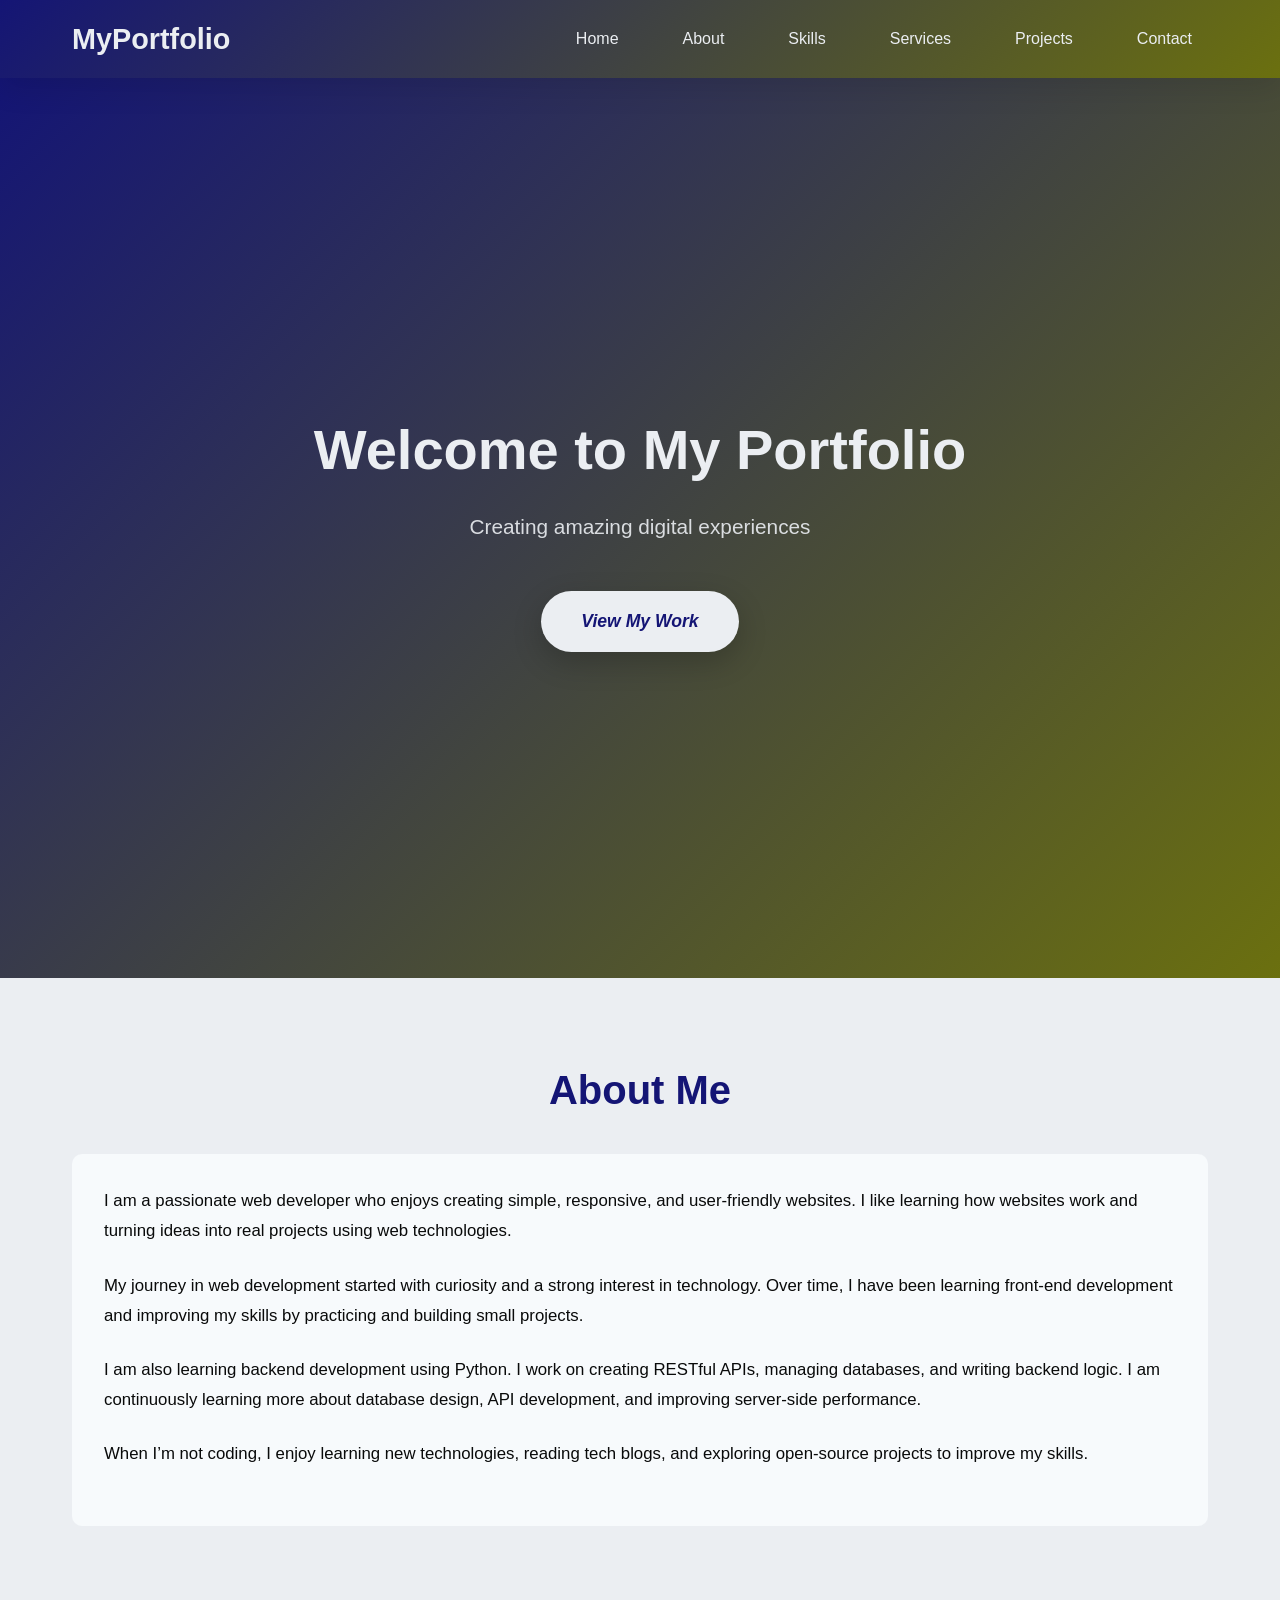
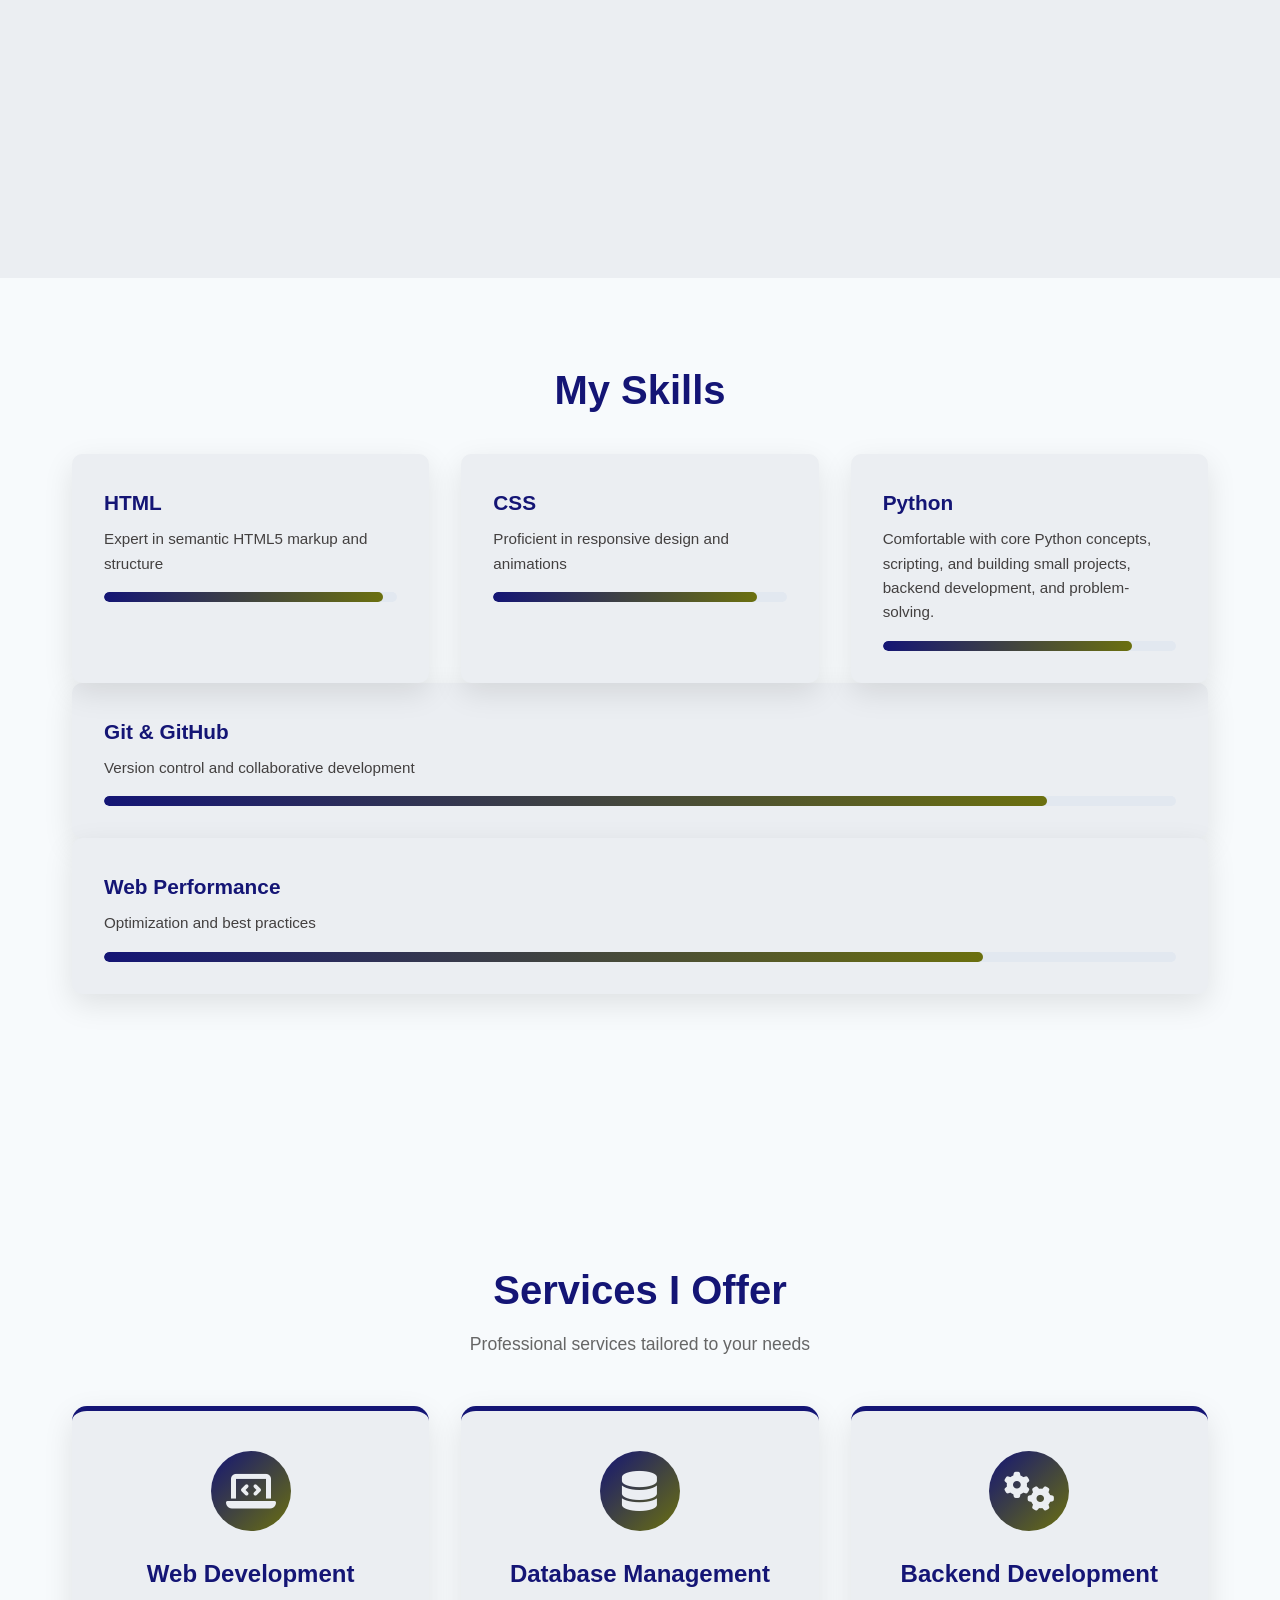
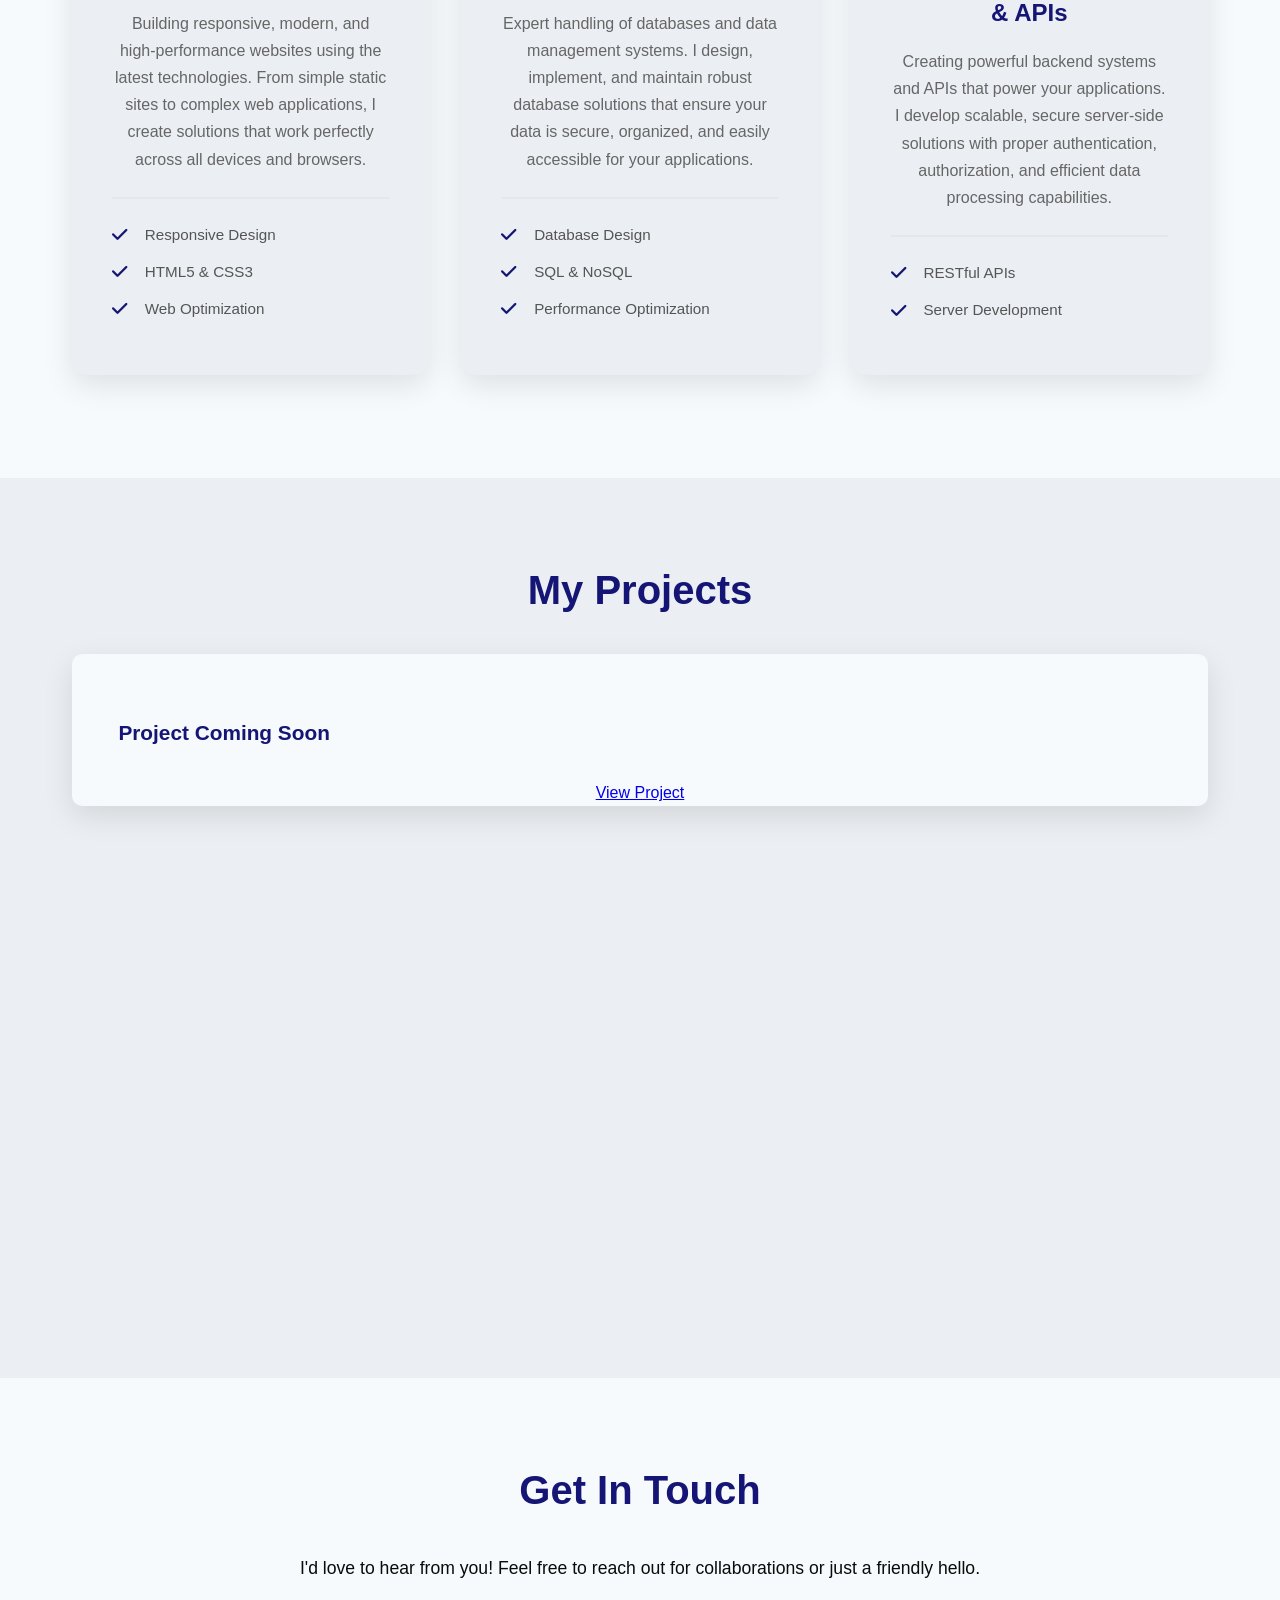
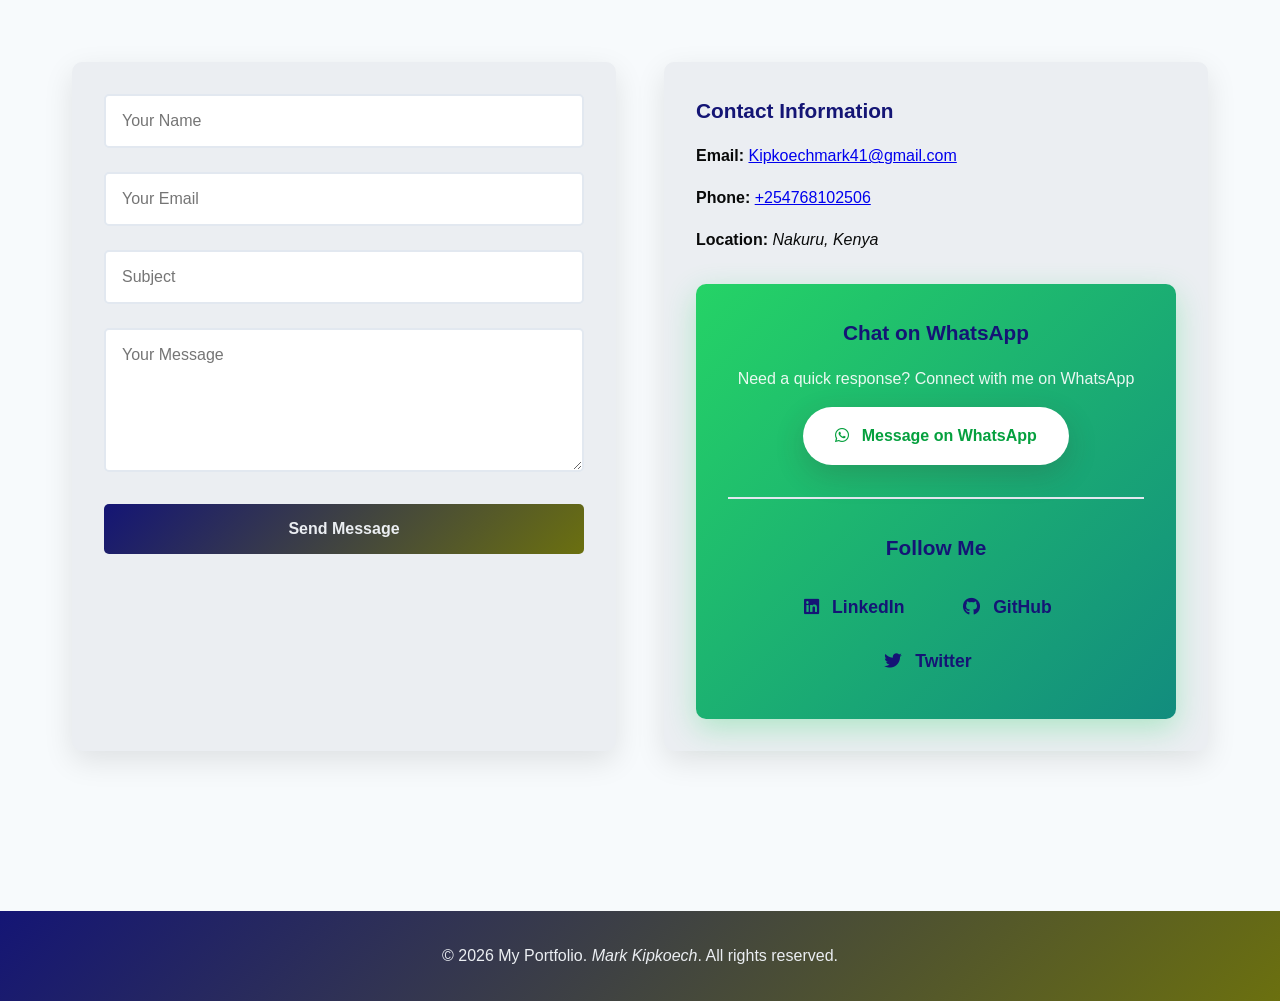
==== index.html @ 90d8d84e "Add files via upload" ====
<!DOCTYPE html>
<html lang="en">
<head>
    <meta charset="UTF-8">
    <meta name="viewport" content="width=device-width, initial-scale=1.0">
    <title>My Portfolio</title>
    <link rel="stylesheet" href="style.css">
    <link rel="stylesheet" href="https://cdnjs.cloudflare.com/ajax/libs/font-awesome/6.4.0/css/all.min.css">
</head>
<body>
    <!-- Navigation Bar -->
    <nav class="navbar">
        <div class="nav-container">
            <div class="logo">MyPortfolio</div>
            <ul class="nav-menu">
                <li><a href="#home" class="nav-link">Home</a></li>
                <li><a href="#about" class="nav-link">About</a></li>
                <li><a href="#skills" class="nav-link">Skills</a></li>
                <li><a href="#services" class="nav-link">Services</a></li>
                <li><a href="#projects" class="nav-link">Projects</a></li>
                <li><a href="#contact" class="nav-link">Contact</a></li>
            </ul>
        </div>
    </nav>

    <!-- Home Section -->
    <section id="home" class="section home-section">
        <div class="container">
            <div class="home-content">
                <h1>Welcome to My Portfolio</h1>
                <p>Creating amazing digital experiences</p>
                <a href="#projects" class="cta-button"><em>View My Work</em></a>
            </div>
        </div>
    </section>

    <!-- About Section -->
    <section id="about" class="section about-section">
        <div class="container">
            <h2>About Me</h2>
            <div class="about-content">
                <p>
                   I am a passionate web developer who enjoys creating simple, responsive, and user-friendly websites. I like learning how websites work and turning ideas into real projects using web technologies.
                </p>
                <p>
                    My journey in web development started with curiosity and a strong interest in technology. Over time, I have been learning front-end development and improving my skills by practicing and building small projects.
                </p>
                <p>
                    I am also learning backend development using Python. I work on creating RESTful APIs, managing databases, and writing backend logic. I am continuously learning more about database design, API development, and improving server-side performance.
                </p>
                <p>
                   When I’m not coding, I enjoy learning new technologies, reading tech blogs, and exploring open-source projects to improve my skills.
                </p>
            </div>
        </div>
    </section>

    <!-- Skills Section -->
    <section id="skills" class="section skills-section">
        <div class="container">
            <h2>My Skills</h2>
            <div class="skills-grid">
                <div class="skill-card">
                    <h3>HTML</h3>
                    <p>Expert in semantic HTML5 markup and structure</p>
                    <div class="skill-bar">
                        <div class="skill-progress" style="width: 95%"></div>
                    </div>
                </div>
                <div class="skill-card">
                    <h3>CSS</h3>
                    <p>Proficient in responsive design and animations</p>
                    <div class="skill-bar">
                        <div class="skill-progress" style="width: 90%"></div>
                    </div>
                </div>
                <div class="skill-card">
                    <h3>Python</h3>
                    <p>Comfortable with core Python concepts, scripting, and building small projects, backend development, and problem-solving.</p>
                    <div class="skill-bar">
                        <div class="skill-progress" style="width: 85%"></div>
                    </div>
                </div>
                </div>
                <div class="skill-card">
                    <h3>Git & GitHub</h3>
                    <p>Version control and collaborative development</p>
                    <div class="skill-bar">
                        <div class="skill-progress" style="width: 88%"></div>
                    </div>
                </div>
                <div class="skill-card">
                    <h3>Web Performance</h3>
                    <p>Optimization and best practices</p>
                    <div class="skill-bar">
                        <div class="skill-progress" style="width: 82%"></div>
                    </div>
                </div>
            </div>
        </div>
    </section>
    
    <!-- Services Section -->
    <section id="services" class="section services-section">
    <div class="container">
        <h2>Services I Offer</h2>
        <p class="section-subtitle">Professional services tailored to your needs</p>
        
        <div class="services-grid">
            <div class="service-card">
                <div class="service-icon">
                    <i class="fas fa-laptop-code"></i>
                </div>
                <h3>Web Development</h3>
                <p class="service-description">
                    Building responsive, modern, and high-performance websites using the latest technologies. 
                    From simple static sites to complex web applications, I create solutions that work perfectly 
                    across all devices and browsers.
                </p>
                <ul class="service-features">
                    <li><i class="fas fa-check"></i> Responsive Design</li>
                    <li><i class="fas fa-check"></i> HTML5 & CSS3</li>
                    <li><i class="fas fa-check"></i> Web Optimization</li>
                </ul>
            </div>

            <div class="service-card">
                <div class="service-icon">
                    <i class="fas fa-database"></i>
                </div>
                <h3>Database Management</h3>
                <p class="service-description">
                    Expert handling of databases and data management systems. I design, implement, and maintain 
                    robust database solutions that ensure your data is secure, organized, and easily accessible 
                    for your applications.
                </p>
                <ul class="service-features">
                    <li><i class="fas fa-check"></i> Database Design</li>
                    <li><i class="fas fa-check"></i> SQL & NoSQL</li>
                    <li><i class="fas fa-check"></i> Performance Optimization</li>
                </ul>
            </div>

            <div class="service-card">
                <div class="service-icon">
                    <i class="fas fa-cogs"></i>
                </div>
                <h3>Backend Development & APIs</h3>
                <p class="service-description">
                    Creating powerful backend systems and APIs that power your applications. I develop scalable, 
                    secure server-side solutions with proper authentication, authorization, and efficient data 
                    processing capabilities.
                </p>
                <ul class="service-features">
                    <li><i class="fas fa-check"></i> RESTful APIs</li>
                    <li><i class="fas fa-check"></i> Server Development</li>
                </ul>
            </div>
        </div>
    </div>
    </section>

    <!-- Projects Section -->
    <section id="projects" class="section projects-section">
        <div class="container">
            <h2>My Projects</h2>
            <div class="projects-grid">
                <div class="project-card">
                    <h3>Project Coming Soon</h3>
                    <a href="#" class="project-link"><center>View Project</center></a>
                </div>
            </div>
        </div>
    </section>

    <!-- Contact Section -->
    <section id="contact" class="section contact-section">
        <div class="container">
            <h2>Get In Touch</h2>
            <div class="contact-content">
                <p class="contact-intro">I'd love to hear from you! Feel free to reach out for collaborations or just a friendly hello.</p>
                
                <form class="contact-form" action="mailto:your.email@example.com" method="POST" enctype="text/plain">
                    <div class="form-group">
                        <input type="text" placeholder="Your Name" required>
                    </div>
                    <div class="form-group">
                        <input type="email" placeholder="Your Email" required>
                    </div>
                    <div class="form-group">
                        <input type="text" placeholder="Subject" required>
                    </div>
                    <div class="form-group">
                        <textarea placeholder="Your Message" rows="6" required></textarea>
                    </div>
                    <button type="submit" class="submit-button">Send Message</button>
                </form>

                <div class="contact-info">
                    <h3>Contact Information</h3>
                    <p><strong>Email:</strong> <a href="mailto:Kipkoechmark41@gmail.com">Kipkoechmark41@gmail.com</a></p>
                    <p><strong>Phone:</strong> <a href="tel:+254768102506">+254768102506</a></p>
                    <p><strong>Location:</strong> <em>Nakuru, Kenya</em></p>
                    
                <div class="whatsapp-contact">
                <h3>Chat on WhatsApp</h3>
                <p>Need a quick response? Connect with me on WhatsApp</p>
                <a href="https://wa.me/254768102506" class="whatsapp-button" target="_blank">
                <i class="fab fa-whatsapp"></i> Message on WhatsApp
                </a>

                <div class="social-links">
                    <h3>Follow Me</h3>
                    <a href="https://www.linkedin.com/in/mark-kipkoech-b4b0233ab" class="social-link" target="_blank">
                    <i class="fab fa-linkedin"></i> LinkedIn
                    </a>
                    <a href="https://github.com/yourprofile" class="social-link" target="_blank">
                    <i class="fab fa-github"></i> GitHub
                    </a>
                    <a href="https://twitter.com/yourprofile" class="social-link" target="_blank">
                    <i class="fab fa-twitter"></i> Twitter
                    </a>
                    </div>
                  </div>
                </div>
            </div>
        </div>
    </section>

    <!-- Footer -->
    <footer class="footer">
        <p>&copy; 2026 My Portfolio.
             <em>Mark Kipkoech</em>.
             All rights reserved.
        </p>
    </footer>

</body>
</html>
---- style.css ----
* {
    margin: 0;
    padding: 0;
    box-sizing: border-box;
}

:root {
    --primary-color: #141575;
    --secondary-color: #6b700f;
    --text-color: #090a0a;
    --light-bg: #f7fafc;
    --white: #ebeef2;
    --shadow: 0 10px 30px rgba(0, 0, 0, 0.1);
    --transition: all 0.3s ease;
}

body {
    font-family: 'Segoe UI', Tahoma, Geneva, Verdana, sans-serif;
    line-height: 1.6;
    color: var(--text-color);
    background-color: var(--light-bg);
}

html {
    scroll-behavior: smooth;
}

/* Navbar Styles */
.navbar {
    background: linear-gradient(135deg, var(--primary-color) 0%, var(--secondary-color) 100%);
    padding: 1rem 0;
    position: sticky;
    top: 0;
    z-index: 100;
    box-shadow: var(--shadow);
}

.nav-container {
    max-width: 1200px;
    margin: 0 auto;
    padding: 0 2rem;
    display: flex;
    justify-content: space-between;
    align-items: center;
}

.logo {
    font-size: 1.8rem;
    font-weight: bold;
    color: var(--white);
}

.nav-menu {
    display: flex;
    list-style: none;
    gap: 2rem;
}

.nav-link {
    color: var(--white);
    text-decoration: none;
    font-weight: 500;
    padding: 0.5rem 1rem;
    border-radius: 4px;
    transition: var(--transition);
}

.nav-link:hover {
    background-color: rgba(255, 255, 255, 0.2);
    transform: translateY(-2px);
}

/* Container */
.container {
    max-width: 1200px;
    margin: 0 auto;
    padding: 0 2rem;
}

/* Section Styles */
.section {
    min-height: 100vh;
    padding: 5rem 0;
    display: block;
}

/* Home Section */
.home-section {
    background: linear-gradient(135deg, var(--primary-color) 0%, var(--secondary-color) 100%);
    display: flex;
    align-items: center;
    justify-content: center;
    color: var(--white);
    text-align: center;
}

.home-content h1 {
    font-size: 3.5rem;
    margin-bottom: 1rem;
}

.home-content p {
    font-size: 1.3rem;
    margin-bottom: 1rem;
    opacity: 0.9;
}

.cta-button {
    display: inline-block;
    background-color: var(--white);
    color: var(--primary-color);
    padding: 1rem 2.5rem;
    font-size: 1.1rem;
    font-weight: 600;
    border: none;
    border-radius: 50px;
    text-decoration: none;
    cursor: pointer;
    transition: var(--transition);
    margin-top: 2rem;
    box-shadow: 0 10px 30px rgba(0, 0, 0, 0.2);
}

.cta-button:hover {
    transform: translateY(-3px);
    box-shadow: 0 15px 40px rgba(0, 0, 0, 0.3);
}

/* About Section */
.about-section {
    background-color: var(--white);
}

.about-section h2,
.skills-section h2,
.projects-section h2,
.contact-section h2 {
    font-size: 2.5rem;
    margin-bottom: 2rem;
    text-align: center;
    color: var(--primary-color);
}

.about-content {
    background-color: var(--light-bg);
    padding: 2rem;
    border-radius: 10px;
    line-height: 1.8;
}

.about-content p {
    margin-bottom: 1.5rem;
    font-size: 1.05rem;
}

/* Skills Section */
.skills-section {
    background-color: var(--light-bg);
}

.skills-grid {
    display: grid;
    grid-template-columns: repeat(auto-fit, minmax(300px, 1fr));
    gap: 2rem;
}

.skill-card {
    background-color: var(--white);
    padding: 2rem;
    border-radius: 10px;
    box-shadow: var(--shadow);
    transition: var(--transition);
}

.skill-card:hover {
    transform: translateY(-10px);
    box-shadow: 0 20px 40px rgba(0, 0, 0, 0.15);
}

.skill-card h3 {
    color: var(--primary-color);
    margin-bottom: 0.5rem;
    font-size: 1.3rem;
}

.skill-card p {
    color: #434040;
    margin-bottom: 1rem;
    font-size: 0.95rem;
}

.skill-bar {
    background-color: #e2e8f0;
    height: 10px;
    border-radius: 10px;
    overflow: hidden;
}

.skill-progress {
    background: linear-gradient(90deg, var(--primary-color), var(--secondary-color));
    height: 100%;
    border-radius: 10px;
}

/* Services Section */
.services-section {
    background-color: var(--light-bg);
}

.services-section h2 {
    font-size: 2.5rem;
    margin-bottom: 0.5rem;
    text-align: center;
    color: var(--primary-color);
}

.services-section .section-subtitle {
    text-align: center;
    color: #666;
    font-size: 1.1rem;
    margin-bottom: 3rem;
}

.services-grid {
    display: grid;
    grid-template-columns: repeat(auto-fit, minmax(320px, 1fr));
    gap: 2rem;
    margin-top: 2rem;
}

.service-card {
    background-color: var(--white);
    padding: 2.5rem;
    border-radius: 15px;
    box-shadow: var(--shadow);
    transition: var(--transition);
    text-align: center;
    border-top: 5px solid var(--primary-color);
}

.service-card:hover {
    transform: translateY(-15px);
    box-shadow: 0 25px 50px rgba(102, 126, 234, 0.2);
}

/* Service Icon */
.service-icon {
    width: 80px;
    height: 80px;
    margin: 0 auto 1.5rem;
    background: linear-gradient(135deg, var(--primary-color) 0%, var(--secondary-color) 100%);
    border-radius: 50%;
    display: flex;
    align-items: center;
    justify-content: center;
    transition: var(--transition);
}

.service-card:hover .service-icon {
    transform: scale(1.1) rotate(10deg);
}

.service-icon i {
    font-size: 2.5rem;
    color: var(--white);
}

/* Service Title */
.service-card h3 {
    color: var(--primary-color);
    font-size: 1.5rem;
    margin-bottom: 1rem;
    transition: var(--transition);
}

.service-card:hover h3 {
    color: var(--secondary-color);
}

/* Service Description */
.service-description {
    color: #666;
    font-size: 1rem;
    line-height: 1.7;
    margin-bottom: 1.5rem;
}

/* Service Features List */
.service-features {
    list-style: none;
    text-align: left;
    margin-top: 1.5rem;
    padding-top: 1.5rem;
    border-top: 2px solid #e2e8f0;
}

.service-features li {
    color: #555;
    font-size: 0.95rem;
    margin-bottom: 0.8rem;
    display: flex;
    align-items: center;
    gap: 0.8rem;
}

.service-features li i {
    color: var(--primary-color);
    font-size: 1.1rem;
    min-width: 20px;
}

/* Responsive Design for Services */
@media (max-width: 768px) {
    .services-section h2 {
        font-size: 2rem;
    }

    .services-grid {
        grid-template-columns: 1fr;
    }

    .service-card {
        padding: 2rem;
    }

    .service-icon {
        width: 70px;
        height: 70px;
    }

    .service-icon i {
        font-size: 2rem;
    }

    .service-card h3 {
        font-size: 1.3rem;
    }

    .service-description {
        font-size: 0.95rem;
    }

    .service-features li {
        font-size: 0.9rem;
    }
}
/* Projects Section */
.projects-section {
    background-color: var(--white);
}

.projects-grid {
    display: grid;
    grid-template-columns: repeat(auto-fit, minmax(300px, 1fr));
    gap: 2rem;
}

.project-card {
    background-color: var(--light-bg);
    border-radius: 10px;
    overflow: hidden;
    box-shadow: var(--shadow);
    transition: var(--transition);
}

.project-card:hover {
    transform: translateY(-10px);
    box-shadow: 0 20px 40px rgba(0, 0, 0, 0.15);
}

.project-image {
    width: 100%;
    height: 200px;
    overflow: hidden;
    background-color: #a4a1a1;
}

.project-image img {
    width: 100%;
    height: 100%;
    object-fit: cover;
    transition: var(--transition);
}

.project-card:hover .project-image img {
    transform: scale(1.05);
}

.project-card h3 {
    color: var(--primary-color);
    padding: 3.9rem 2.9rem 1.9rem;
    font-size: 1.3rem;
}

.project-card p {
    padding: 1 2.5rem 5.5rem;
    color: #666;
    font-size: 0.95rem;
}

/* Contact Section */
.whatsapp-contact {
    background: linear-gradient(135deg, #25d366 0%, #128c7e 100%);
    color: white;
    padding: 2rem;
    border-radius: 10px;
    text-align: center;
    margin-top: 2rem;
    box-shadow: 0 10px 30px rgba(37, 211, 102, 0.3);
}

.whatsapp-contact h3 {
    color: white;
    margin-bottom: 0.5rem;
    font-size: 1.5rem;
}

.whatsapp-contact p {
    color: rgba(255, 255, 255, 0.9);
    margin-bottom: 1.5rem;
}

.whatsapp-button {
    display: inline-block;
    background-color: white;
    color: #05a03e;
    padding: 1rem 2rem;
    border-radius: 50px;
    text-decoration: none;
    font-weight: 600;
    transition: all 0.3s ease;
    box-shadow: 0 10px 30px rgba(62, 40, 40, 0.2);
}

.whatsapp-button i {
    margin-right: 0.5rem;
}

.whatsapp-button:hover {
    transform: translateY(-3px);
    box-shadow: 0 15px 40px rgba(0, 0, 0, 0.3);
    background-color: #f0f0f0;
}
.contact-section {
    background-color: var(--light-bg);
}

.contact-intro {
    text-align: center;
    font-size: 1.1rem;
    margin-bottom: 2rem;
}

.contact-content {
    display: grid;
    grid-template-columns: 1fr 1fr;
    gap: 3rem;
    margin-top: 2rem;
}

.contact-content > p {
    grid-column: 1 / -1;
}

.contact-form {
    background-color: var(--white);
    padding: 2rem;
    border-radius: 10px;
    box-shadow: var(--shadow);
}

.form-group {
    margin-bottom: 1.5rem;
}

.form-group input,
.form-group textarea {
    width: 100%;
    padding: 1rem;
    border: 2px solid #e2e8f0;
    border-radius: 5px;
    font-family: inherit;
    font-size: 1rem;
    transition: var(--transition);
}

.form-group input:focus,
.form-group textarea:focus {
    outline: none;
    border-color: var(--primary-color);
    box-shadow: 0 0 0 3px rgba(102, 126, 234, 0.1);
}

.submit-button {
    background: linear-gradient(135deg, var(--primary-color) 0%, var(--secondary-color) 100%);
    color: var(--white);
    padding: 1rem 2rem;
    border: none;
    border-radius: 5px;
    font-size: 1rem;
    font-weight: 600;
    cursor: pointer;
    width: 100%;
    transition: var(--transition);
}

.submit-button:hover {
    transform: translateY(-2px);
    box-shadow: 0 10px 30px rgba(102, 126, 234, 0.3);
}

.contact-info {
    background-color: var(--white);
    padding: 2rem;
    border-radius: 10px;
    box-shadow: var(--shadow);
}

.contact-info h3 {
    color: var(--primary-color);
    margin-bottom: 1rem;
    font-size: 1.3rem;
}

.contact-info p {
    margin-bottom: 1rem;
    font-size: 1rem;
}

.social-links {
    margin-top: 2rem;
    padding-top: 2rem;
    border-top: 2px solid #e2e8f0;
}

.social-links h3 {
    margin-bottom: 1rem;
}

.social-link {
    display: inline-block;
    margin-right: 1rem;
    color: var(--primary-color);
    text-decoration: none;
    font-weight: 600;
    padding: 0.5rem 1rem;
    border-radius: 5px;
    transition: var(--transition);
}

.social-link:hover {
    background-color: var(--primary-color);
    color: var(--white);
}

.social-link {
    display: inline-block;
    margin-right: 1rem;
    color: var(--primary-color);
    text-decoration: none;
    font-weight: 600;
    padding: 0.8rem 1.2rem;
    border-radius: 5px;
    transition: var(--transition);
    font-size: 1.1rem;
}

.social-link i {
    margin-right: 0.5rem;
}

.social-link:hover {
    background-color: var(--primary-color);
    color: var(--white);
    transform: translateY(-3px);
}

/* Footer */
.footer {
    background: linear-gradient(135deg, var(--primary-color) 0%, var(--secondary-color) 100%);
    color: var(--white);
    text-align: center;
    padding: 2rem;
    margin-top: 5rem;
}

/* Responsive Design */
@media (max-width: 768px) {
    .nav-menu {
        flex-direction: column;
        gap: 1rem;
    }

    .home-content h1 {
        font-size: 2.5rem;
    }

    .home-content p {
        font-size: 1.1rem;
    }

    .about-section h2,
    .skills-section h2,
    .projects-section h2,
    .contact-section h2 {
        font-size: 2rem;
    }

    .contact-content {
        grid-template-columns: 1fr;
    }

    .skills-grid,
    .projects-grid {
        grid-template-columns: 1fr;
    }

    .nav-container {
        flex-direction: column;
        gap: 1rem;
    }

    .section {
        padding: 3rem 0;
    }
}

@media (max-width: 480px) {
    .logo {
        font-size: 1.3rem;
    }

    .nav-menu {
        gap: 0.5rem;
    }

    .nav-link {
        padding: 0.3rem 0.5rem;
        font-size: 0.9rem;
    }

    .home-content h1 {
        font-size: 2rem;
    }

    .container {
        padding: 0 1rem;
    }
}
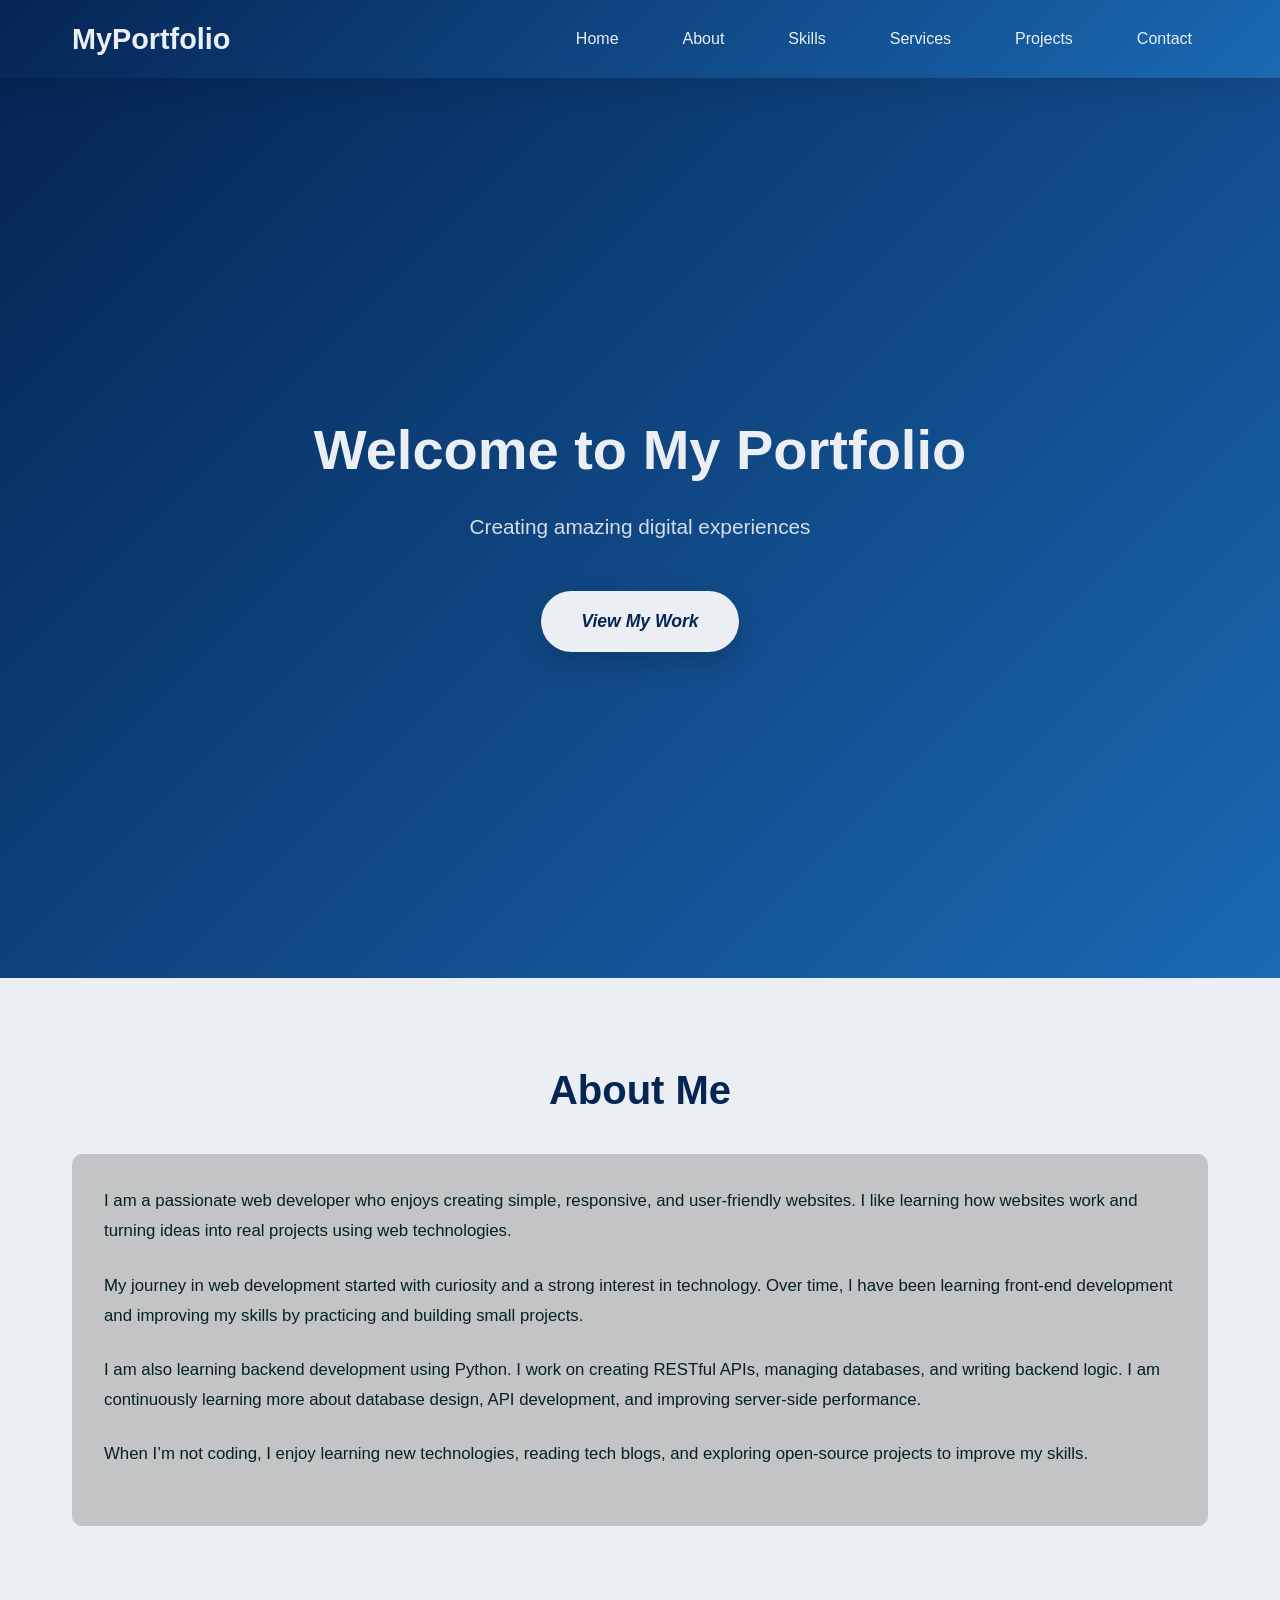
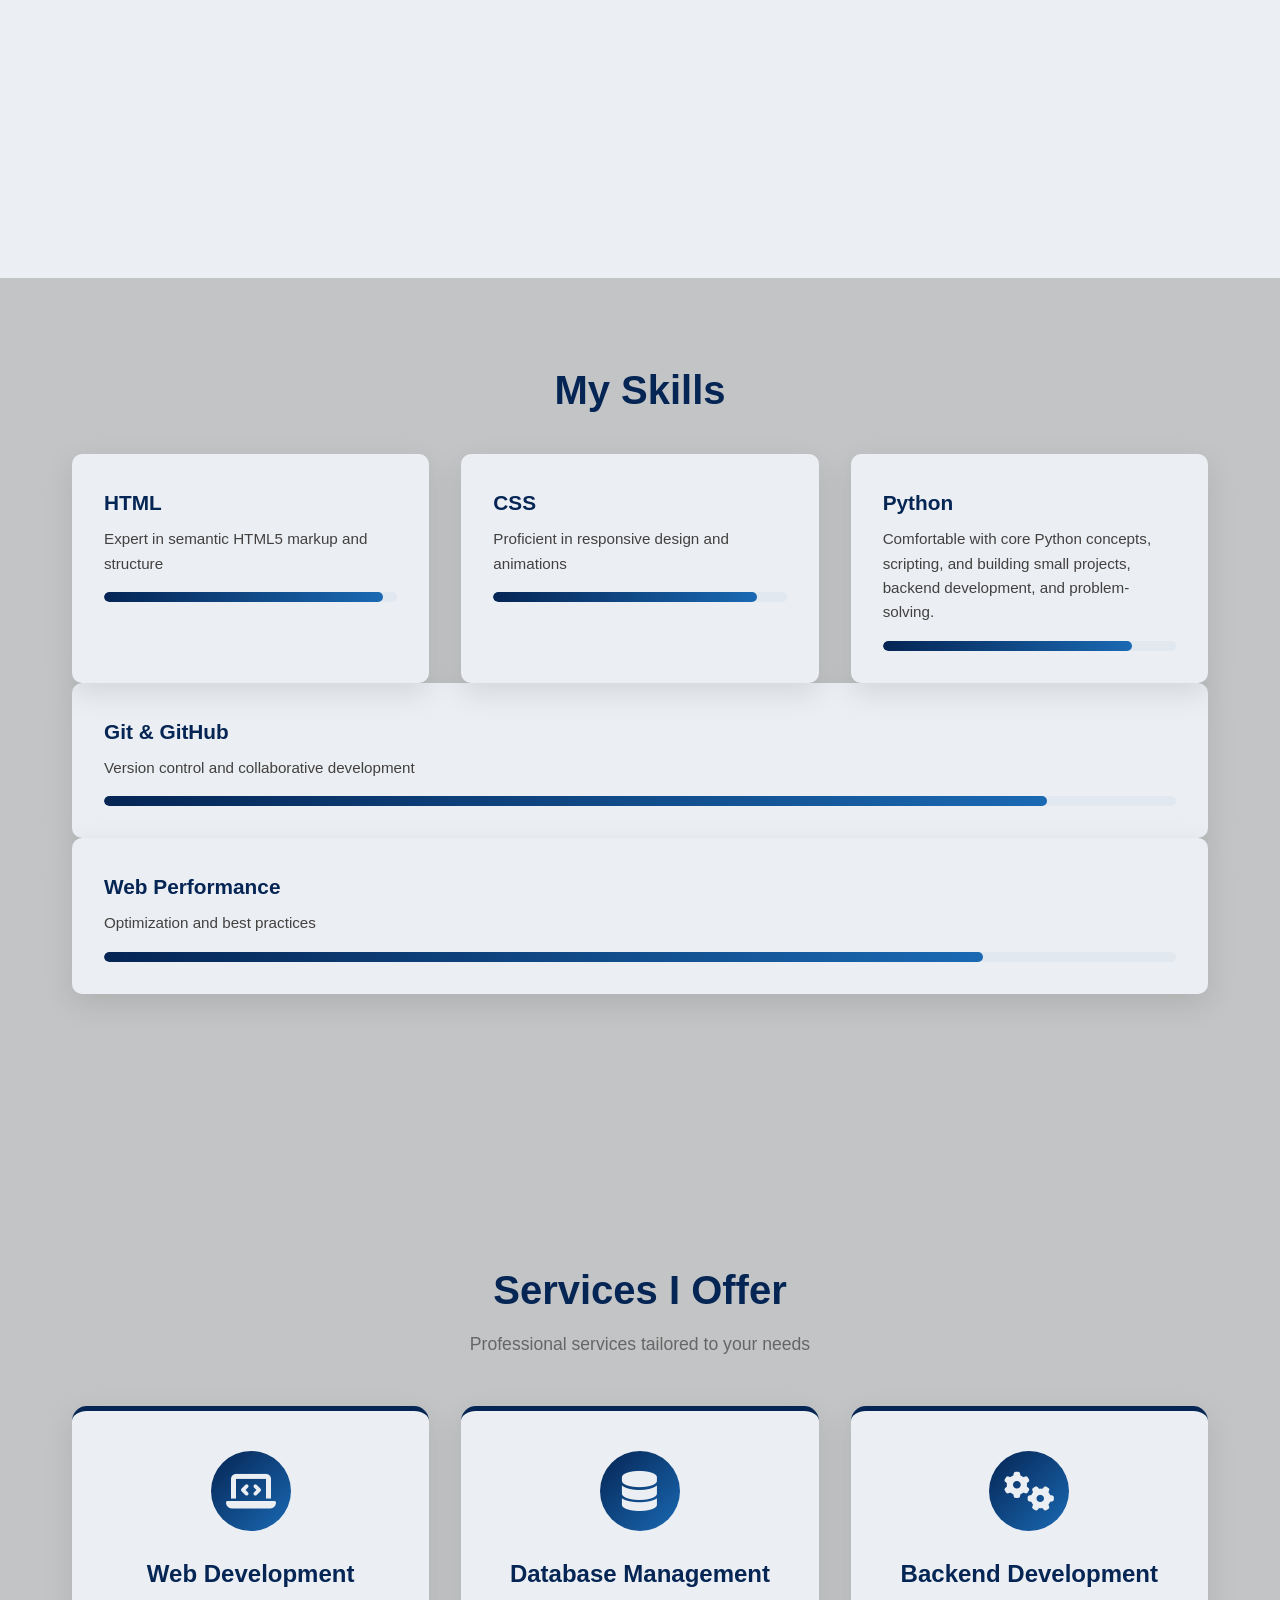
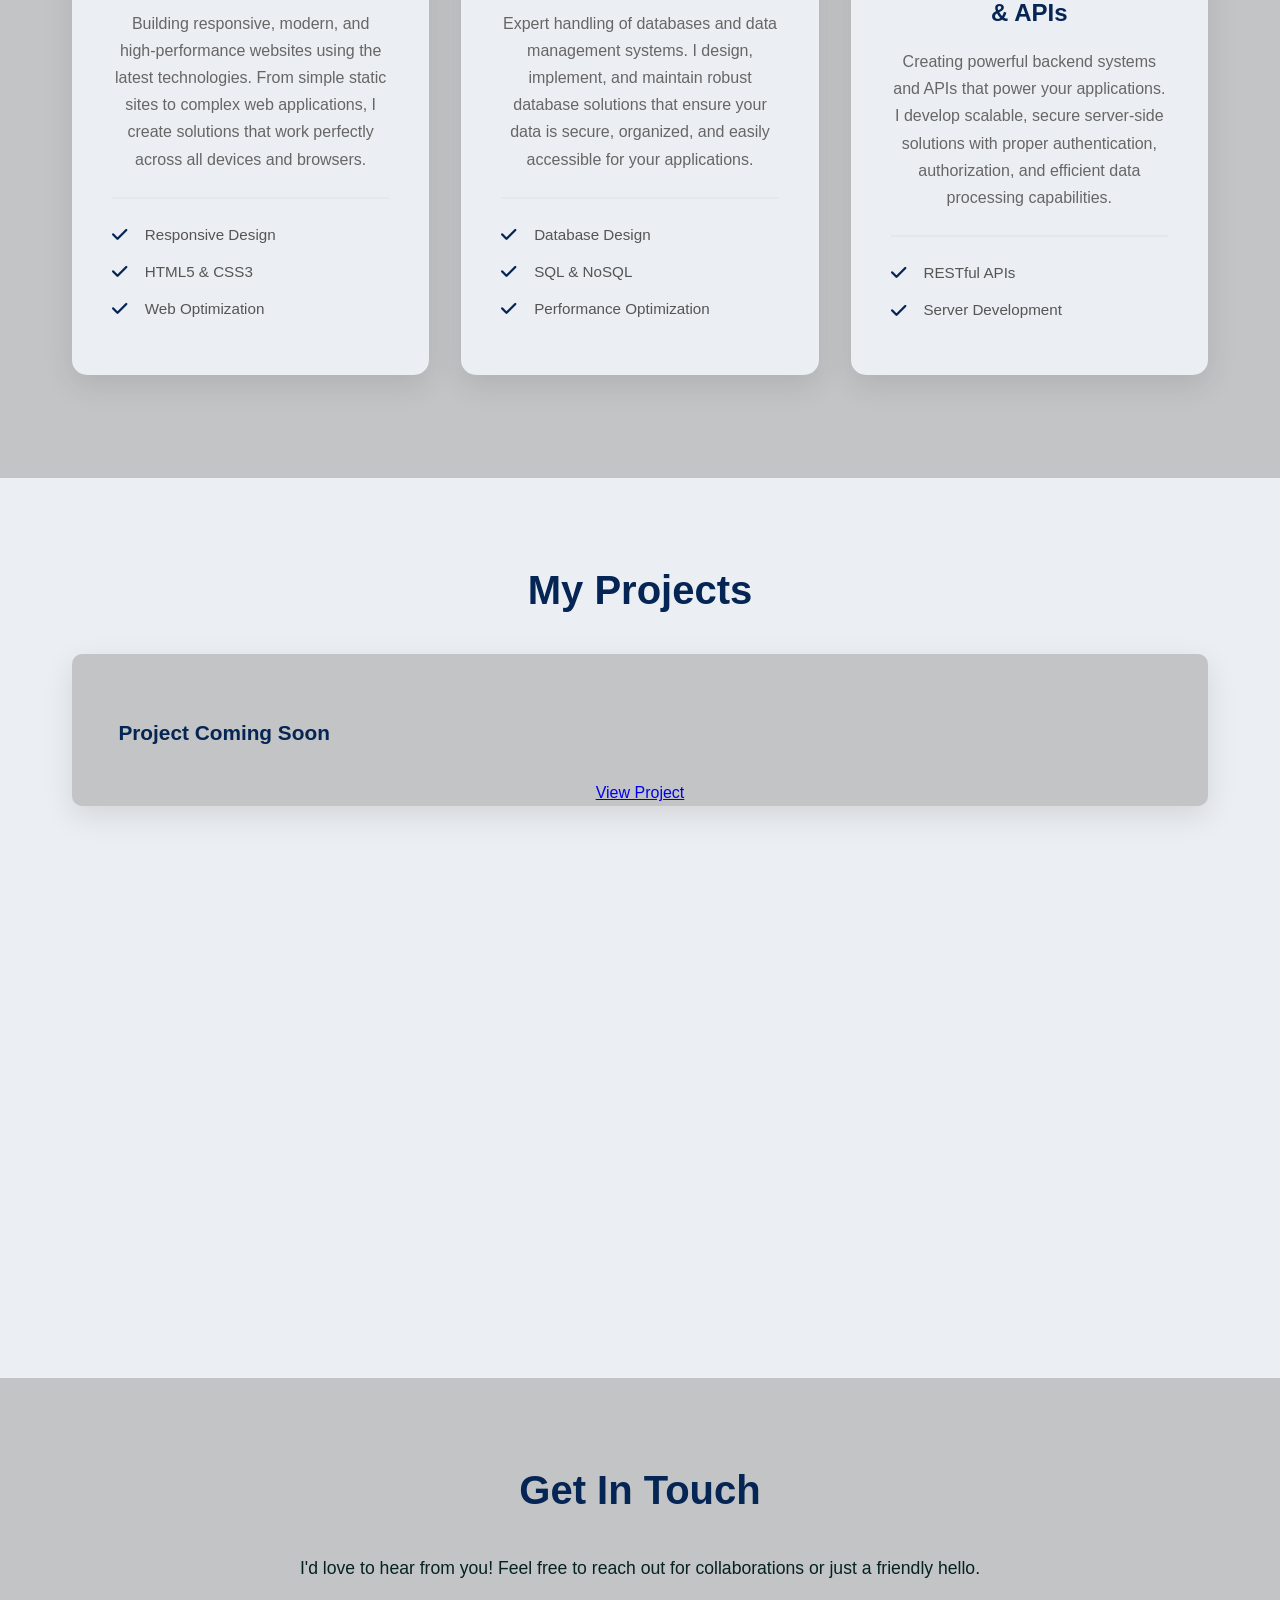
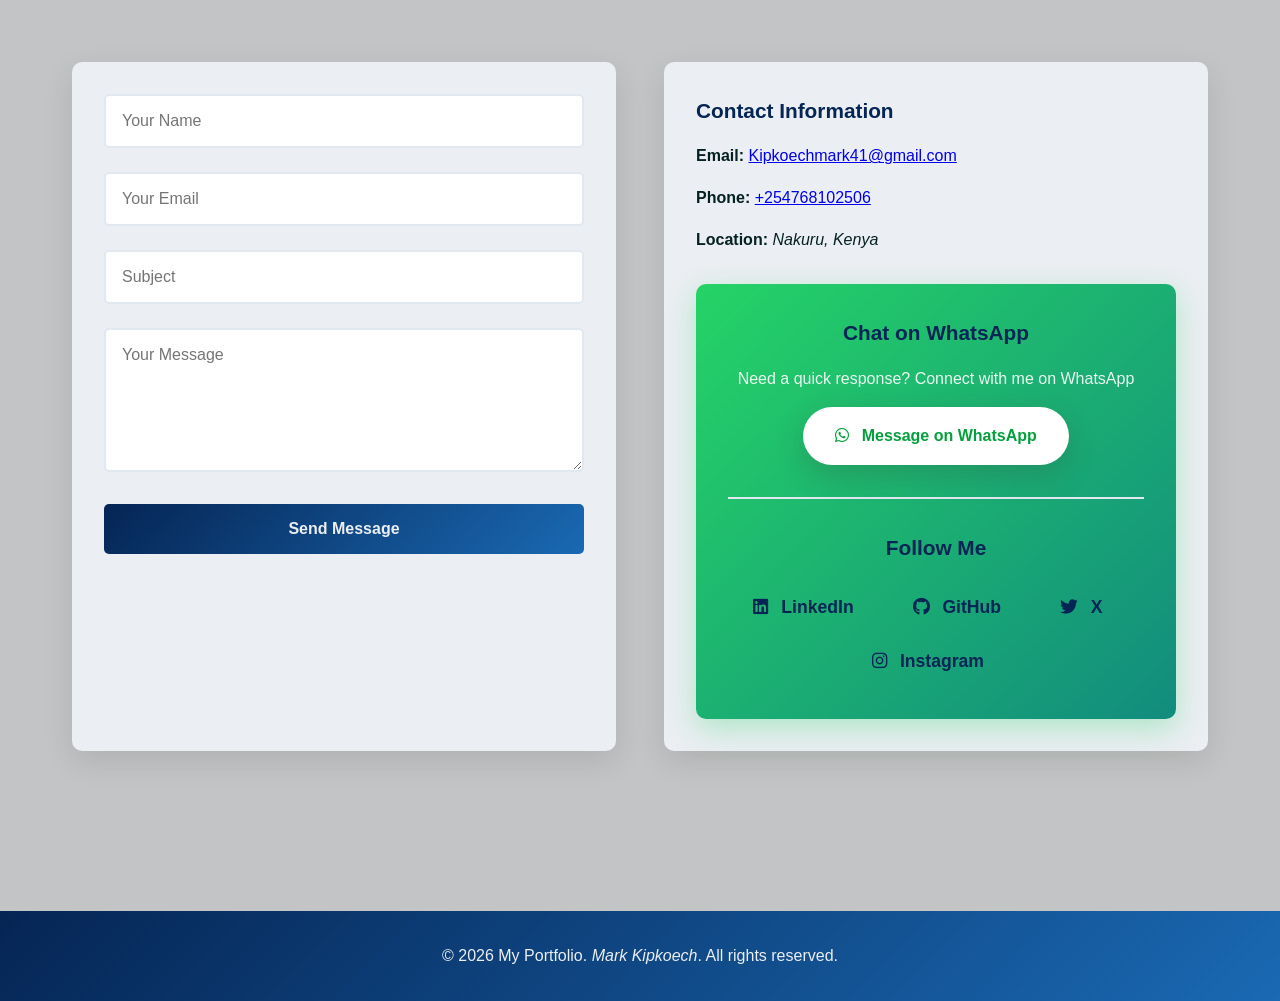
==== commit 941434b5: "update links and syles" ====
--- a/index.html
+++ b/index.html
@@ -167,7 +167,7 @@
             <div class="projects-grid">
                 <div class="project-card">
                     <h3>Project Coming Soon</h3>
-                    <a href="#" class="project-link"><center>View Project</center></a>
+                    <a href="#" class="project-link">View Project</a>
                 </div>
             </div>
         </div>
@@ -180,7 +180,7 @@
             <div class="contact-content">
                 <p class="contact-intro">I'd love to hear from you! Feel free to reach out for collaborations or just a friendly hello.</p>
                 
-                <form class="contact-form" action="mailto:your.email@example.com" method="POST" enctype="text/plain">
+                <form class="contact-form" action="mailto:kipkoechhmark41@hmail.com" method="POST" enctype="text/plain">
                     <div class="form-group">
                         <input type="text" placeholder="Your Name" required>
                     </div>
@@ -214,11 +214,14 @@
                     <a href="https://www.linkedin.com/in/mark-kipkoech-b4b0233ab" class="social-link" target="_blank">
                     <i class="fab fa-linkedin"></i> LinkedIn
                     </a>
-                    <a href="https://github.com/yourprofile" class="social-link" target="_blank">
+                    <a href="https://github.com/Markkipkoech" class="social-link" target="_blank">
                     <i class="fab fa-github"></i> GitHub
                     </a>
-                    <a href="https://twitter.com/yourprofile" class="social-link" target="_blank">
-                    <i class="fab fa-twitter"></i> Twitter
+                    <a href="https://x.com/MKipkoech73761" class="social-link" target="_blank">
+                    <i class="fab fa-twitter"></i> X
+                    </a>
+                    <a href="https://www.instagram.com/marky_novaa?igsh=ZzFqZmFwM2xneGFp" class="social-link" target="_blank">
+                    <i class="fab fa-instagram"></i> Instagram
                     </a>
                     </div>
                   </div>
--- a/style.css
+++ b/style.css
@@ -5,10 +5,10 @@
 }
 
 :root {
-    --primary-color: #141575;
-    --secondary-color: #6b700f;
-    --text-color: #090a0a;
-    --light-bg: #f7fafc;
+    --primary-color: #052554;
+    --secondary-color: #1a69b3;
+    --text-color: #052121;
+    --light-bg: #c3c4c5;
     --white: #ebeef2;
     --shadow: 0 10px 30px rgba(0, 0, 0, 0.1);
     --transition: all 0.3s ease;
@@ -349,6 +349,11 @@
     background-color: var(--white);
 }
 
+.project-link{
+    display: block;
+    text-align: center;
+}
+
 .projects-grid {
     display: grid;
     grid-template-columns: repeat(auto-fit, minmax(300px, 1fr));
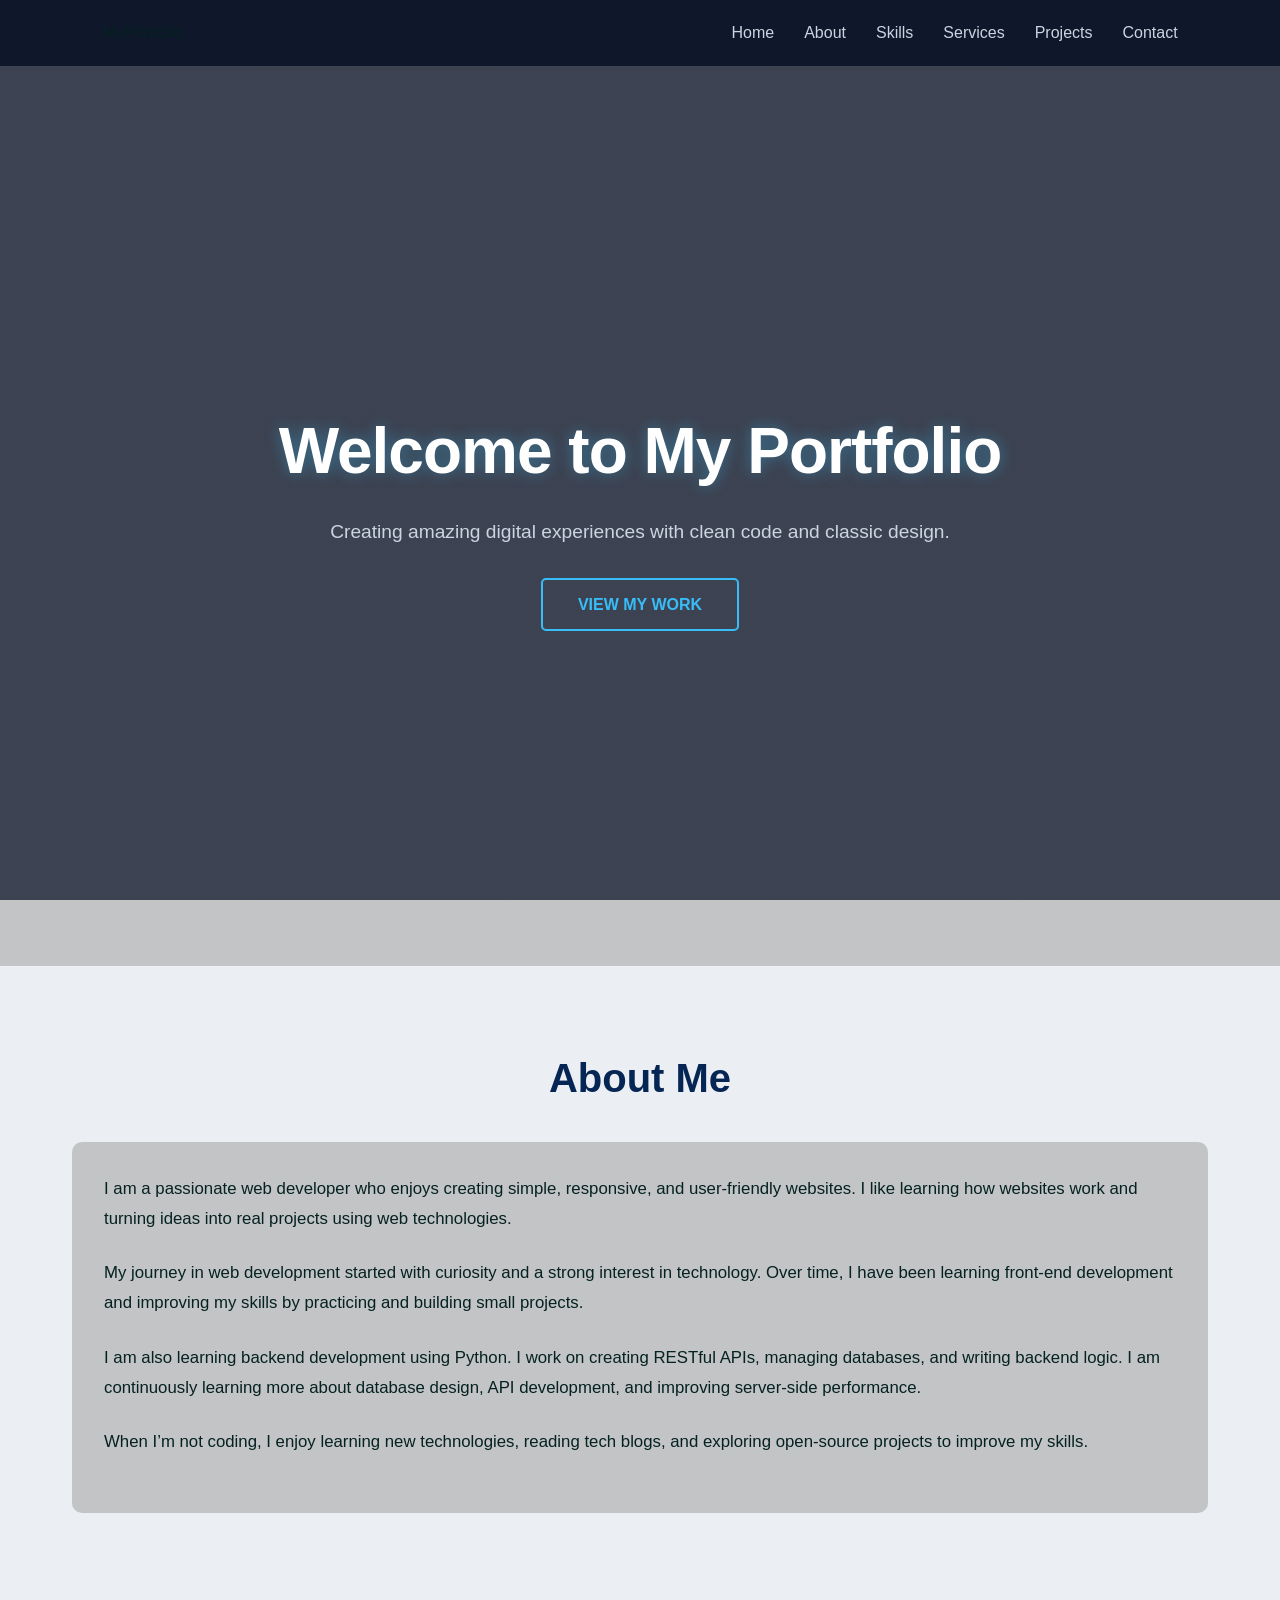
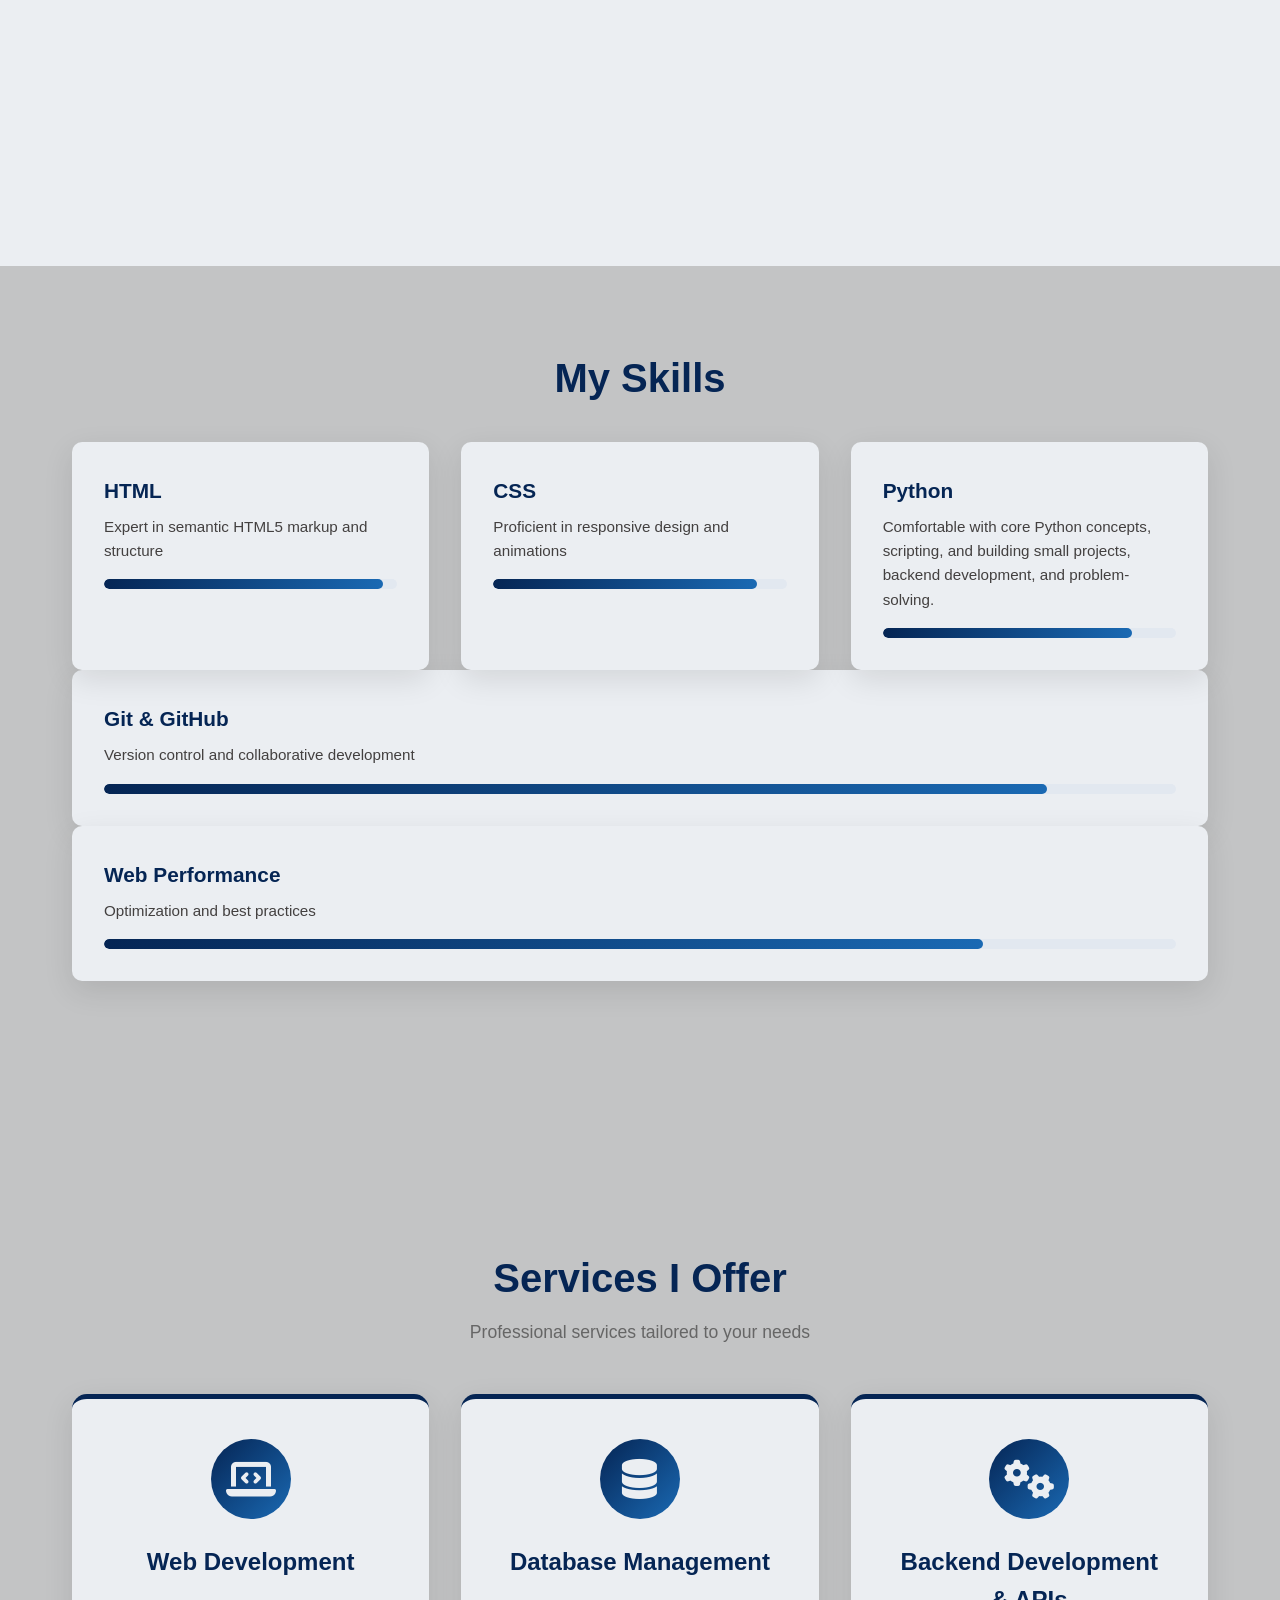
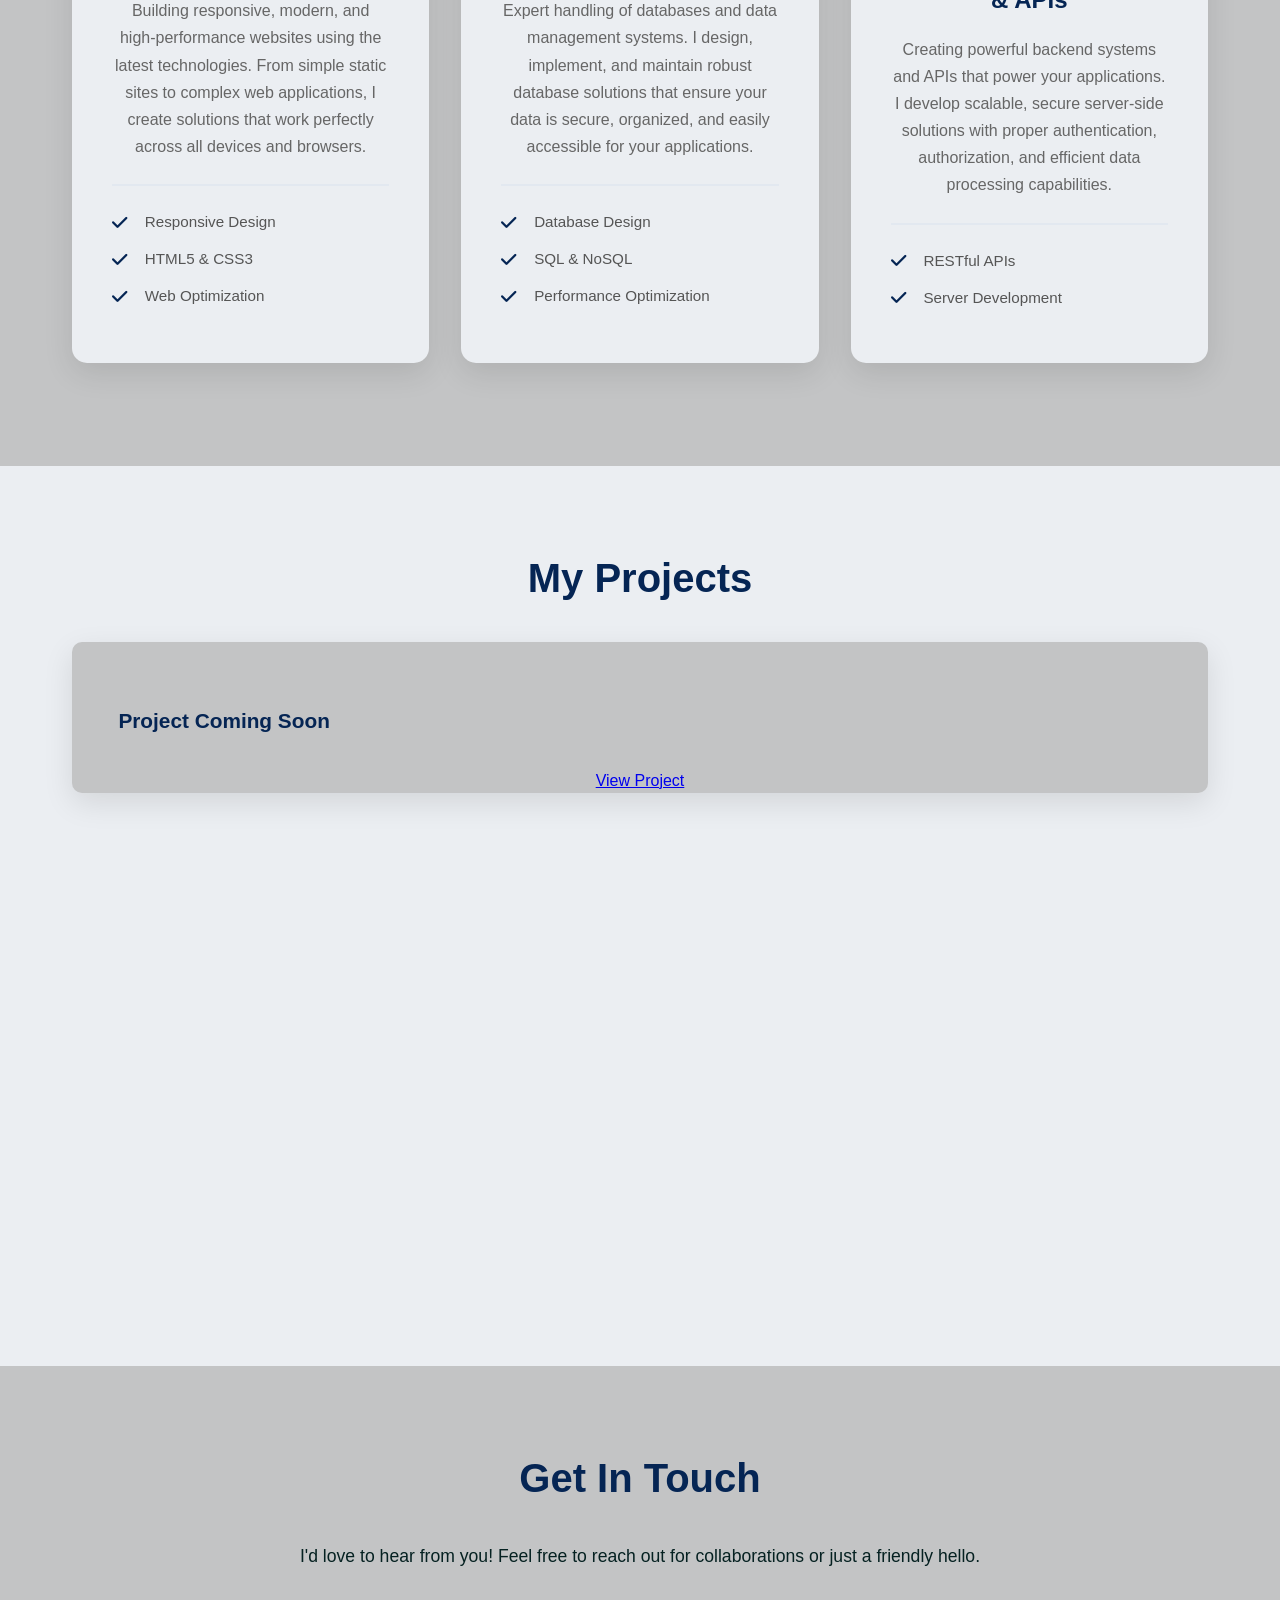
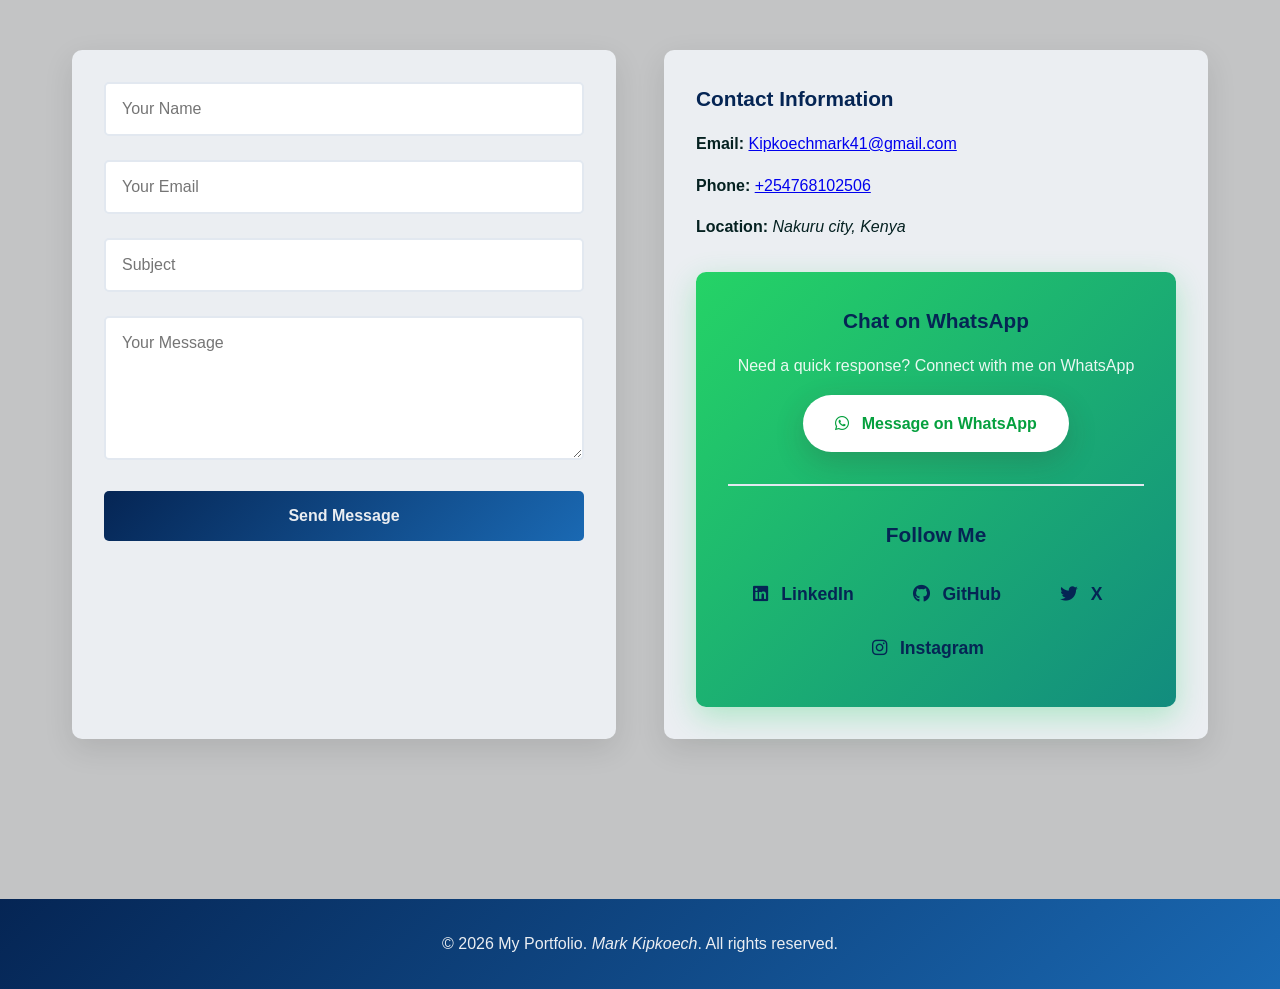
==== commit c724e39b: "update navbar to horizontal,optimize mobile navbar and tech background" ====
--- a/index.html
+++ b/index.html
@@ -8,30 +8,31 @@
     <link rel="stylesheet" href="https://cdnjs.cloudflare.com/ajax/libs/font-awesome/6.4.0/css/all.min.css">
 </head>
 <body>
-    <!-- Navigation Bar -->
-    <nav class="navbar">
-        <div class="nav-container">
+    <!-- Navigation Bar --> 
+        <nav class="navbar">
             <div class="logo">MyPortfolio</div>
-            <ul class="nav-menu">
-                <li><a href="#home" class="nav-link">Home</a></li>
-                <li><a href="#about" class="nav-link">About</a></li>
-                <li><a href="#skills" class="nav-link">Skills</a></li>
-                <li><a href="#services" class="nav-link">Services</a></li>
-                <li><a href="#projects" class="nav-link">Projects</a></li>
-                <li><a href="#contact" class="nav-link">Contact</a></li>
+  
+            <div class="menu-toggle" id="mobile-menu">
+              <span class="bar"></span>
+              <span class="bar"></span>
+              <span class="bar"></span>
+            </div>
+
+            <ul class="nav-links" id="nav-list">
+              <li><a href="#home">Home</a></li>
+              <li><a href="#about">About</a></li>
+              <li><a href="#skills">Skills</a></li>
+              <li><a href="#services">Services</a></li>
+              <li><a href="#projects">Projects</a></li>
+              <li><a href="#contact" class="btn-contact">Contact</a></li>
             </ul>
-        </div>
-    </nav>
+        </nav>  
 
     <!-- Home Section -->
-    <section id="home" class="section home-section">
-        <div class="container">
-            <div class="home-content">
-                <h1>Welcome to My Portfolio</h1>
-                <p>Creating amazing digital experiences</p>
-                <a href="#projects" class="cta-button"><em>View My Work</em></a>
-            </div>
-        </div>
+    <section class="hero" id="home">
+      <h1>Welcome to My Portfolio</h1>
+      <p>Creating amazing digital experiences with clean code and classic design.</p>
+      <a href="#projects" class="btn-primary">View My Work</a>
     </section>
 
     <!-- About Section -->
@@ -200,7 +201,7 @@
                     <h3>Contact Information</h3>
                     <p><strong>Email:</strong> <a href="mailto:Kipkoechmark41@gmail.com">Kipkoechmark41@gmail.com</a></p>
                     <p><strong>Phone:</strong> <a href="tel:+254768102506">+254768102506</a></p>
-                    <p><strong>Location:</strong> <em>Nakuru, Kenya</em></p>
+                    <p><strong>Location:</strong> <em>Nakuru city, Kenya</em></p>
                     
                 <div class="whatsapp-contact">
                 <h3>Chat on WhatsApp</h3>
@@ -237,6 +238,16 @@
              All rights reserved.
         </p>
     </footer>
-
+    <script>
+      const menu =
+    document.querySelector('#mobile-menu');
+      const menuLinks =
+    document.querySelector('#nav-list');
+
+     menu.addEventListener('click', function() {
+       menu.classList.toggle('is-active'); // For animating the bars if you want
+       menuLinks.classList.toggle('active'); // Shows/hides the menu
+      });
+    </script>
 </body>
 </html>
--- a/style.css
+++ b/style.css
@@ -24,50 +24,89 @@
 html {
     scroll-behavior: smooth;
 }
-
-/* Navbar Styles */
+/* Navbar Container */
 .navbar {
-    background: linear-gradient(135deg, var(--primary-color) 0%, var(--secondary-color) 100%);
-    padding: 1rem 0;
+    display: flex;
+    justify-content: space-between; /* Pushes Logo to left, Links to right */
+    align-items: center;
+    padding: 20px 8%;
+    background-color: #0f172a; /* Professional Dark Navy */
     position: sticky;
     top: 0;
-    z-index: 100;
-    box-shadow: var(--shadow);
-}
-
-.nav-container {
-    max-width: 1200px;
-    margin: 0 auto;
-    padding: 0 2rem;
-    display: flex;
-    justify-content: space-between;
-    align-items: center;
-}
-
-.logo {
-    font-size: 1.8rem;
-    font-weight: bold;
-    color: var(--white);
-}
-
-.nav-menu {
+    z-index: 1000;
+}
+
+/* Logo Styling */
+.navbar h1 {
+    color: white;
+    font-size: 1.5rem;
+    font-family: 'Poppins', sans-serif;
+}
+
+/* Horizontal Link Menu */
+.nav-links {
     display: flex;
     list-style: none;
-    gap: 2rem;
-}
-
-.nav-link {
-    color: var(--white);
+    gap: 30px; /* Space between menu items */
+}
+
+.nav-links li a {
     text-decoration: none;
+    color: #cbd5e1; /* Subtle grey-white */
     font-weight: 500;
-    padding: 0.5rem 1rem;
-    border-radius: 4px;
-    transition: var(--transition);
-}
-
-.nav-link:hover {
-    background-color: rgba(255, 255, 255, 0.2);
-    transform: translateY(-2px);
+    font-size: 1rem;
+    transition: 0.3s;
+}
+
+/* Classic Hover Effect */
+.nav-links li a:hover {
+    color: #38bdf8; /* Modern blue highlight */
+}
+
+/* Mobile Styles */
+@media screen and (max-width: 768px) {
+  .menu-toggle {
+    display: block;
+    cursor: pointer;
+  }
+
+  .menu-toggle .bar {
+    display: block;
+    width: 25px;
+    height: 3px;
+    margin: 5px auto;
+    background-color: white;
+    transition: all 0.3s ease-in-out;
+  }
+
+  .nav-links {
+    position: absolute;
+    top: 70px; /* Adjust based on navbar height */
+    left: -100%; /* Hide off-screen */
+    flex-direction: column;
+    background-color: #0f172a;
+    width: 100%;
+    text-align: center;
+    transition: 0.3s;
+    padding: 20px 0;
+    box-shadow: 0 10px 20px rgba(0,0,0,0.2);
+  }
+
+  /* When JS adds the 'active' class, slide the menu in */
+  .nav-links.active {
+    left: 0;
+  }
+
+  .nav-links li {
+    margin: 15px 0;
+  }
+}
+
+/* Hide hamburger on desktop */
+@media screen and (min-width: 769px) {
+  .menu-toggle {
+    display: none;
+  }
 }
 
 /* Container */
@@ -85,45 +124,60 @@
 }
 
 /* Home Section */
-.home-section {
-    background: linear-gradient(135deg, var(--primary-color) 0%, var(--secondary-color) 100%);
+/* --- Classic Hero Section --- */
+/* --- Classic Hero Section with Tech Background --- */
+.hero {
+    height: 100vh;
     display: flex;
+    flex-direction: column;
+    justify-content: center;
     align-items: center;
-    justify-content: center;
-    color: var(--white);
-    text-align: center;
-}
-
-.home-content h1 {
-    font-size: 3.5rem;
-    margin-bottom: 1rem;
-}
-
-.home-content p {
-    font-size: 1.3rem;
-    margin-bottom: 1rem;
-    opacity: 0.9;
-}
-
-.cta-button {
-    display: inline-block;
-    background-color: var(--white);
-    color: var(--primary-color);
-    padding: 1rem 2.5rem;
-    font-size: 1.1rem;
+    text-align: center;
+    
+    /* The first part is a 75% dark tint; the second part is your image */
+    background: linear-gradient(rgba(15, 23, 42, 0.75), rgba(15, 23, 42, 0.75)), 
+                url('tech-bg.jpg.jpg'); 
+    
+    background-size: cover;
+    background-position: center;
+    background-attachment: fixed; /* This creates a smooth parallax scroll effect */
+    color: white;
+}
+
+.hero h1 {
+    font-size: 4rem;
+    font-weight: 800;
+    margin-bottom: 15px;
+    letter-spacing: -1px;
+    /* Subtle glow to match the code in the background */
+    text-shadow: 0 0 15px rgba(56, 189, 248, 0.4); 
+}
+
+.hero p {
+    font-size: 1.2rem;
+    color: #cbd5e1;
+    max-width: 700px;
+    margin-bottom: 30px;
+}
+
+/* Styled "View My Work" Button */
+.btn-primary {
+    padding: 12px 35px;
+    background-color: transparent;
+    color: #38bdf8;
+    border: 2px solid #38bdf8;
+    border-radius: 5px;
     font-weight: 600;
-    border: none;
-    border-radius: 50px;
+    text-transform: uppercase;
     text-decoration: none;
-    cursor: pointer;
-    transition: var(--transition);
-    margin-top: 2rem;
-    box-shadow: 0 10px 30px rgba(0, 0, 0, 0.2);
-}
-
-.cta-button:hover {
+    transition: all 0.3s ease;
+}
+
+.btn-primary:hover {
+    background-color: #38bdf8;
+    color: #0f172a;
+    box-shadow: 0 0 20px rgba(56, 189, 248, 0.5);
     transform: translateY(-3px);
-    box-shadow: 0 15px 40px rgba(0, 0, 0, 0.3);
 }
 
 /* About Section */
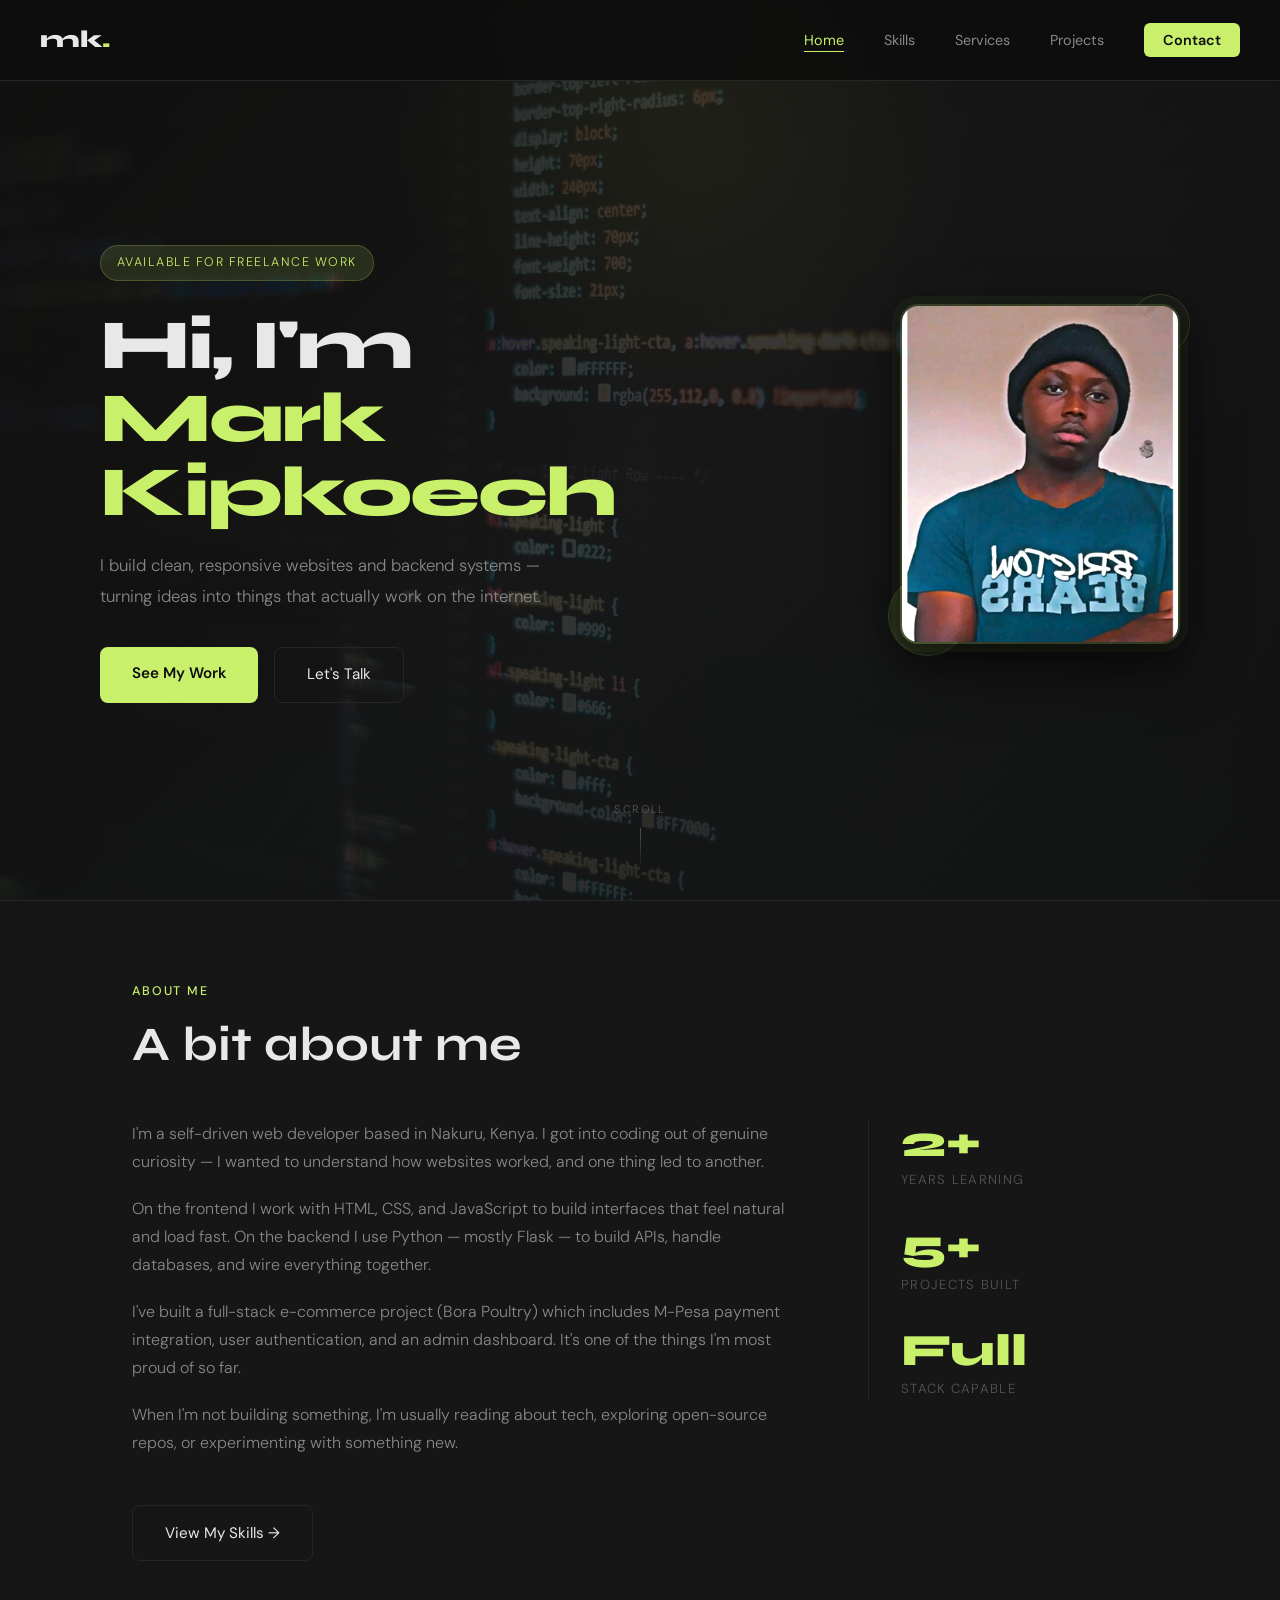
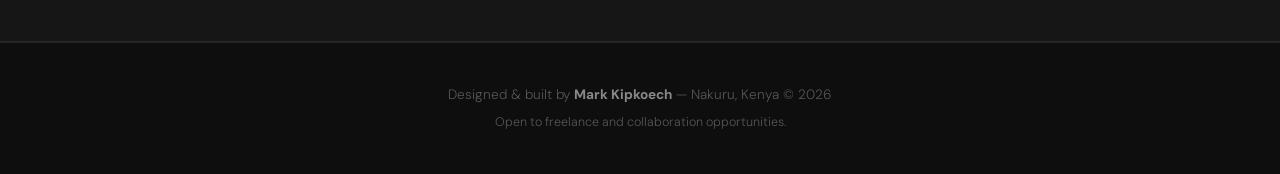
==== commit a19be1e0: "Redesign: dark theme, real name, Bora Poultry project, extract JS to main.js,Split into multi-page s" ====
--- a/index.html
+++ b/index.html
@@ -1,253 +1,108 @@
 <!DOCTYPE html>
 <html lang="en">
 <head>
-    <meta charset="UTF-8">
-    <meta name="viewport" content="width=device-width, initial-scale=1.0">
-    <title>My Portfolio</title>
-    <link rel="stylesheet" href="style.css">
-    <link rel="stylesheet" href="https://cdnjs.cloudflare.com/ajax/libs/font-awesome/6.4.0/css/all.min.css">
+  <meta charset="UTF-8" />
+  <meta name="viewport" content="width=device-width, initial-scale=1.0" />
+  <meta name="description" content="Mark Kipkoech — Web Developer based in Nakuru, Kenya. Building clean, fast, and functional web experiences." />
+  <title>Mark Kipkoech | Web Developer</title>
+  <link rel="stylesheet" href="style.css" />
+  <link rel="stylesheet" href="https://cdnjs.cloudflare.com/ajax/libs/font-awesome/6.4.0/css/all.min.css" />
+  <link href="https://fonts.googleapis.com/css2?family=Syne:wght@400;600;700;800&family=DM+Sans:ital,wght@0,300;0,400;0,500;1,300&display=swap" rel="stylesheet" />
 </head>
-<body>
-    <!-- Navigation Bar --> 
-        <nav class="navbar">
-            <div class="logo">MyPortfolio</div>
-  
-            <div class="menu-toggle" id="mobile-menu">
-              <span class="bar"></span>
-              <span class="bar"></span>
-              <span class="bar"></span>
-            </div>
+<body class="home-page">
 
-            <ul class="nav-links" id="nav-list">
-              <li><a href="#home">Home</a></li>
-              <li><a href="#about">About</a></li>
-              <li><a href="#skills">Skills</a></li>
-              <li><a href="#services">Services</a></li>
-              <li><a href="#projects">Projects</a></li>
-              <li><a href="#contact" class="btn-contact">Contact</a></li>
-            </ul>
-        </nav>  
+  <nav class="navbar">
+    <a href="index.html" class="logo">mk<span>.</span></a>
+    <div class="menu-toggle" id="mobile-menu" aria-label="Toggle navigation">
+      <span class="bar"></span>
+      <span class="bar"></span>
+      <span class="bar"></span>
+    </div>
+    <ul class="nav-links" id="nav-list">
+      <li><a href="index.html" class="active">Home</a></li>
+      <li><a href="skills.html">Skills</a></li>
+      <li><a href="services.html">Services</a></li>
+      <li><a href="projects.html">Projects</a></li>
+      <li><a href="contact.html" class="btn-contact">Contact</a></li>
+    </ul>
+  </nav>
 
-    <!-- Home Section -->
-    <section class="hero" id="home">
-      <h1>Welcome to My Portfolio</h1>
-      <p>Creating amazing digital experiences with clean code and classic design.</p>
-      <a href="#projects" class="btn-primary">View My Work</a>
-    </section>
+  <!-- Hero -->
+  <section class="hero" id="home">
+    <div class="hero-layout">
 
-    <!-- About Section -->
-    <section id="about" class="section about-section">
-        <div class="container">
-            <h2>About Me</h2>
-            <div class="about-content">
-                <p>
-                   I am a passionate web developer who enjoys creating simple, responsive, and user-friendly websites. I like learning how websites work and turning ideas into real projects using web technologies.
-                </p>
-                <p>
-                    My journey in web development started with curiosity and a strong interest in technology. Over time, I have been learning front-end development and improving my skills by practicing and building small projects.
-                </p>
-                <p>
-                    I am also learning backend development using Python. I work on creating RESTful APIs, managing databases, and writing backend logic. I am continuously learning more about database design, API development, and improving server-side performance.
-                </p>
-                <p>
-                   When I’m not coding, I enjoy learning new technologies, reading tech blogs, and exploring open-source projects to improve my skills.
-                </p>
-            </div>
+      <div class="hero-inner">
+        <span class="hero-tag">Available for freelance work</span>
+        <h1>Hi, I'm <em>Mark Kipkoech</em></h1>
+        <p>I build clean, responsive websites and backend systems — turning ideas into things that actually work on the internet.</p>
+        <div class="hero-actions">
+          <a href="projects.html" class="btn-primary">See My Work</a>
+          <a href="contact.html" class="btn-secondary">Let's Talk</a>
         </div>
-    </section>
+      </div>
 
-    <!-- Skills Section -->
-    <section id="skills" class="section skills-section">
-        <div class="container">
-            <h2>My Skills</h2>
-            <div class="skills-grid">
-                <div class="skill-card">
-                    <h3>HTML</h3>
-                    <p>Expert in semantic HTML5 markup and structure</p>
-                    <div class="skill-bar">
-                        <div class="skill-progress" style="width: 95%"></div>
-                    </div>
-                </div>
-                <div class="skill-card">
-                    <h3>CSS</h3>
-                    <p>Proficient in responsive design and animations</p>
-                    <div class="skill-bar">
-                        <div class="skill-progress" style="width: 90%"></div>
-                    </div>
-                </div>
-                <div class="skill-card">
-                    <h3>Python</h3>
-                    <p>Comfortable with core Python concepts, scripting, and building small projects, backend development, and problem-solving.</p>
-                    <div class="skill-bar">
-                        <div class="skill-progress" style="width: 85%"></div>
-                    </div>
-                </div>
-                </div>
-                <div class="skill-card">
-                    <h3>Git & GitHub</h3>
-                    <p>Version control and collaborative development</p>
-                    <div class="skill-bar">
-                        <div class="skill-progress" style="width: 88%"></div>
-                    </div>
-                </div>
-                <div class="skill-card">
-                    <h3>Web Performance</h3>
-                    <p>Optimization and best practices</p>
-                    <div class="skill-bar">
-                        <div class="skill-progress" style="width: 82%"></div>
-                    </div>
-                </div>
-            </div>
+      <div class="hero-photo-wrap">
+        <div class="hero-photo-frame">
+          <img src="profile.jpg" alt="Mark Kipkoech — Web Developer" class="hero-photo" />
         </div>
-    </section>
-    
-    <!-- Services Section -->
-    <section id="services" class="section services-section">
+        <div class="photo-accent-dot"></div>
+        <div class="photo-accent-ring"></div>
+      </div>
+
+    </div>
+    <div class="hero-scroll-hint">
+      <span>scroll</span>
+      <div class="scroll-line"></div>
+    </div>
+  </section>
+
+  <!-- About -->
+  <section id="about" class="section about-section">
     <div class="container">
-        <h2>Services I Offer</h2>
-        <p class="section-subtitle">Professional services tailored to your needs</p>
-        
-        <div class="services-grid">
-            <div class="service-card">
-                <div class="service-icon">
-                    <i class="fas fa-laptop-code"></i>
-                </div>
-                <h3>Web Development</h3>
-                <p class="service-description">
-                    Building responsive, modern, and high-performance websites using the latest technologies. 
-                    From simple static sites to complex web applications, I create solutions that work perfectly 
-                    across all devices and browsers.
-                </p>
-                <ul class="service-features">
-                    <li><i class="fas fa-check"></i> Responsive Design</li>
-                    <li><i class="fas fa-check"></i> HTML5 & CSS3</li>
-                    <li><i class="fas fa-check"></i> Web Optimization</li>
-                </ul>
-            </div>
+      <div class="section-label">About Me</div>
+      <h2>A bit about me</h2>
+      <div class="about-content">
+        <div class="about-text">
+          <p>
+            I'm a self-driven web developer based in Nakuru, Kenya. I got into coding out of genuine curiosity — I wanted to understand how websites worked, and one thing led to another.
+          </p>
+          <p>
+            On the frontend I work with HTML, CSS, and JavaScript to build interfaces that feel natural and load fast. On the backend I use Python — mostly Flask — to build APIs, handle databases, and wire everything together.
+          </p>
+          <p>
+            I've built a full-stack e-commerce project (Bora Poultry) which includes M-Pesa payment integration, user authentication, and an admin dashboard. It's one of the things I'm most proud of so far.
+          </p>
+          <p>
+            When I'm not building something, I'm usually reading about tech, exploring open-source repos, or experimenting with something new.
+          </p>
+        </div>
+        <div class="about-stats">
+          <div class="stat">
+            <span class="stat-num">2+</span>
+            <span class="stat-label">Years Learning</span>
+          </div>
+          <div class="stat">
+            <span class="stat-num">5+</span>
+            <span class="stat-label">Projects Built</span>
+          </div>
+          <div class="stat">
+            <span class="stat-num">Full</span>
+            <span class="stat-label">Stack Capable</span>
+          </div>
+        </div>
+      </div>
 
-            <div class="service-card">
-                <div class="service-icon">
-                    <i class="fas fa-database"></i>
-                </div>
-                <h3>Database Management</h3>
-                <p class="service-description">
-                    Expert handling of databases and data management systems. I design, implement, and maintain 
-                    robust database solutions that ensure your data is secure, organized, and easily accessible 
-                    for your applications.
-                </p>
-                <ul class="service-features">
-                    <li><i class="fas fa-check"></i> Database Design</li>
-                    <li><i class="fas fa-check"></i> SQL & NoSQL</li>
-                    <li><i class="fas fa-check"></i> Performance Optimization</li>
-                </ul>
-            </div>
+      <div class="about-cta">
+        <a href="skills.html" class="btn-secondary">View My Skills →</a>
+      </div>
+    </div>
+  </section>
 
-            <div class="service-card">
-                <div class="service-icon">
-                    <i class="fas fa-cogs"></i>
-                </div>
-                <h3>Backend Development & APIs</h3>
-                <p class="service-description">
-                    Creating powerful backend systems and APIs that power your applications. I develop scalable, 
-                    secure server-side solutions with proper authentication, authorization, and efficient data 
-                    processing capabilities.
-                </p>
-                <ul class="service-features">
-                    <li><i class="fas fa-check"></i> RESTful APIs</li>
-                    <li><i class="fas fa-check"></i> Server Development</li>
-                </ul>
-            </div>
-        </div>
-    </div>
-    </section>
+  <footer class="footer">
+    <p>Designed &amp; built by <strong>Mark Kipkoech</strong> — Nakuru, Kenya &copy; 2026</p>
+    <p class="footer-sub">Open to freelance and collaboration opportunities.</p>
+  </footer>
 
-    <!-- Projects Section -->
-    <section id="projects" class="section projects-section">
-        <div class="container">
-            <h2>My Projects</h2>
-            <div class="projects-grid">
-                <div class="project-card">
-                    <h3>Project Coming Soon</h3>
-                    <a href="#" class="project-link">View Project</a>
-                </div>
-            </div>
-        </div>
-    </section>
-
-    <!-- Contact Section -->
-    <section id="contact" class="section contact-section">
-        <div class="container">
-            <h2>Get In Touch</h2>
-            <div class="contact-content">
-                <p class="contact-intro">I'd love to hear from you! Feel free to reach out for collaborations or just a friendly hello.</p>
-                
-                <form class="contact-form" action="mailto:kipkoechhmark41@hmail.com" method="POST" enctype="text/plain">
-                    <div class="form-group">
-                        <input type="text" placeholder="Your Name" required>
-                    </div>
-                    <div class="form-group">
-                        <input type="email" placeholder="Your Email" required>
-                    </div>
-                    <div class="form-group">
-                        <input type="text" placeholder="Subject" required>
-                    </div>
-                    <div class="form-group">
-                        <textarea placeholder="Your Message" rows="6" required></textarea>
-                    </div>
-                    <button type="submit" class="submit-button">Send Message</button>
-                </form>
-
-                <div class="contact-info">
-                    <h3>Contact Information</h3>
-                    <p><strong>Email:</strong> <a href="mailto:Kipkoechmark41@gmail.com">Kipkoechmark41@gmail.com</a></p>
-                    <p><strong>Phone:</strong> <a href="tel:+254768102506">+254768102506</a></p>
-                    <p><strong>Location:</strong> <em>Nakuru city, Kenya</em></p>
-                    
-                <div class="whatsapp-contact">
-                <h3>Chat on WhatsApp</h3>
-                <p>Need a quick response? Connect with me on WhatsApp</p>
-                <a href="https://wa.me/254768102506" class="whatsapp-button" target="_blank">
-                <i class="fab fa-whatsapp"></i> Message on WhatsApp
-                </a>
-
-                <div class="social-links">
-                    <h3>Follow Me</h3>
-                    <a href="https://www.linkedin.com/in/mark-kipkoech-b4b0233ab" class="social-link" target="_blank">
-                    <i class="fab fa-linkedin"></i> LinkedIn
-                    </a>
-                    <a href="https://github.com/Markkipkoech" class="social-link" target="_blank">
-                    <i class="fab fa-github"></i> GitHub
-                    </a>
-                    <a href="https://x.com/MKipkoech73761" class="social-link" target="_blank">
-                    <i class="fab fa-twitter"></i> X
-                    </a>
-                    <a href="https://www.instagram.com/marky_novaa?igsh=ZzFqZmFwM2xneGFp" class="social-link" target="_blank">
-                    <i class="fab fa-instagram"></i> Instagram
-                    </a>
-                    </div>
-                  </div>
-                </div>
-            </div>
-        </div>
-    </section>
-
-    <!-- Footer -->
-    <footer class="footer">
-        <p>&copy; 2026 My Portfolio.
-             <em>Mark Kipkoech</em>.
-             All rights reserved.
-        </p>
-    </footer>
-    <script>
-      const menu =
-    document.querySelector('#mobile-menu');
-      const menuLinks =
-    document.querySelector('#nav-list');
-
-     menu.addEventListener('click', function() {
-       menu.classList.toggle('is-active'); // For animating the bars if you want
-       menuLinks.classList.toggle('active'); // Shows/hides the menu
-      });
-    </script>
+  <script src="main.js"></script>
 </body>
 </html>
--- a/style.css
+++ b/style.css
@@ -1,708 +1,1029 @@
-* {
-    margin: 0;
-    padding: 0;
-    box-sizing: border-box;
+/* ============================================================
+   Mark Kipkoech — Portfolio CSS
+   ============================================================ */
+
+/* --- Reset & Base --- */
+*, *::before, *::after {
+  box-sizing: border-box;
+  margin: 0;
+  padding: 0;
 }
 
 :root {
-    --primary-color: #052554;
-    --secondary-color: #1a69b3;
-    --text-color: #052121;
-    --light-bg: #c3c4c5;
-    --white: #ebeef2;
-    --shadow: 0 10px 30px rgba(0, 0, 0, 0.1);
-    --transition: all 0.3s ease;
-}
+  --bg: #0e0e0e;
+  --bg-card: #161616;
+  --bg-card-alt: #1c1c1c;
+  --accent: #c8f06a;
+  --accent-dim: rgba(200, 240, 106, 0.12);
+  --text: #e8e8e8;
+  --text-muted: #888;
+  --text-dim: #555;
+  --border: #262626;
+  --radius: 12px;
+  --font-display: 'Syne', sans-serif;
+  --font-body: 'DM Sans', sans-serif;
+  --transition: 0.25s ease;
+  --max-w: 1080px;
+}
+
+html { scroll-behavior: smooth; }
 
 body {
-    font-family: 'Segoe UI', Tahoma, Geneva, Verdana, sans-serif;
-    line-height: 1.6;
-    color: var(--text-color);
-    background-color: var(--light-bg);
-}
-
-html {
-    scroll-behavior: smooth;
-}
-/* Navbar Container */
+  background: var(--bg);
+  color: var(--text);
+  font-family: var(--font-body);
+  font-weight: 300;
+  line-height: 1.75;
+  -webkit-font-smoothing: antialiased;
+}
+
+a { color: inherit; text-decoration: none; }
+ul { list-style: none; }
+img { max-width: 100%; display: block; }
+
+/* ── Home page only background ── */
+body.home-page {
+  background-color: var(--bg);
+  background-image:
+    /* dark overlay so text stays readable */
+    linear-gradient(
+      135deg,
+      rgba(14, 14, 14, 0.93) 0%,
+      rgba(14, 14, 14, 0.80) 50%,
+      rgba(14, 14, 14, 0.93) 100%
+    ),
+    url('hero-bg.jpg');
+  background-size: cover;
+  background-position: center;
+  background-attachment: fixed;
+  background-repeat: no-repeat;
+}
+
+/* --- Container --- */
+.container {
+  max-width: var(--max-w);
+  margin: 0 auto;
+  padding: 0 2rem;
+}
+
+/* --- Section Shared --- */
+.section { padding: 80px 0; }
+
+.section-label {
+  font-family: var(--font-body);
+  font-size: 0.78rem;
+  font-weight: 500;
+  letter-spacing: 0.15em;
+  text-transform: uppercase;
+  color: var(--accent);
+  margin-bottom: 1rem;
+}
+
+.section h2 {
+  font-family: var(--font-display);
+  font-size: clamp(2rem, 4vw, 3rem);
+  font-weight: 700;
+  color: var(--text);
+  margin-bottom: 3rem;
+  line-height: 1.1;
+}
+
+/* ============================================================
+   NAVBAR
+   ============================================================ */
 .navbar {
-    display: flex;
-    justify-content: space-between; /* Pushes Logo to left, Links to right */
-    align-items: center;
-    padding: 20px 8%;
-    background-color: #0f172a; /* Professional Dark Navy */
-    position: sticky;
-    top: 0;
-    z-index: 1000;
-}
-
-/* Logo Styling */
-.navbar h1 {
-    color: white;
-    font-size: 1.5rem;
-    font-family: 'Poppins', sans-serif;
-}
-
-/* Horizontal Link Menu */
+  position: fixed;
+  top: 0; left: 0; right: 0;
+  z-index: 100;
+  display: flex;
+  align-items: center;
+  justify-content: space-between;
+  padding: 1.2rem 2.5rem;
+  background: rgba(14, 14, 14, 0.92);
+  backdrop-filter: blur(14px);
+  border-bottom: 1px solid var(--border);
+}
+
+.logo {
+  font-family: var(--font-display);
+  font-size: 1.5rem;
+  font-weight: 800;
+  color: var(--text);
+  letter-spacing: -0.02em;
+}
+
+.logo span { color: var(--accent); }
+
 .nav-links {
-    display: flex;
-    list-style: none;
-    gap: 30px; /* Space between menu items */
-}
-
-.nav-links li a {
-    text-decoration: none;
-    color: #cbd5e1; /* Subtle grey-white */
-    font-weight: 500;
-    font-size: 1rem;
-    transition: 0.3s;
-}
-
-/* Classic Hover Effect */
-.nav-links li a:hover {
-    color: #38bdf8; /* Modern blue highlight */
-}
-
-/* Mobile Styles */
-@media screen and (max-width: 768px) {
-  .menu-toggle {
-    display: block;
-    cursor: pointer;
-  }
-
-  .menu-toggle .bar {
-    display: block;
-    width: 25px;
-    height: 3px;
-    margin: 5px auto;
-    background-color: white;
-    transition: all 0.3s ease-in-out;
-  }
-
-  .nav-links {
-    position: absolute;
-    top: 70px; /* Adjust based on navbar height */
-    left: -100%; /* Hide off-screen */
-    flex-direction: column;
-    background-color: #0f172a;
-    width: 100%;
-    text-align: center;
-    transition: 0.3s;
-    padding: 20px 0;
-    box-shadow: 0 10px 20px rgba(0,0,0,0.2);
-  }
-
-  /* When JS adds the 'active' class, slide the menu in */
-  .nav-links.active {
-    left: 0;
-  }
-
-  .nav-links li {
-    margin: 15px 0;
-  }
-}
-
-/* Hide hamburger on desktop */
-@media screen and (min-width: 769px) {
-  .menu-toggle {
-    display: none;
-  }
-}
-
-/* Container */
-.container {
-    max-width: 1200px;
-    margin: 0 auto;
-    padding: 0 2rem;
-}
-
-/* Section Styles */
-.section {
-    min-height: 100vh;
-    padding: 5rem 0;
-    display: block;
-}
-
-/* Home Section */
-/* --- Classic Hero Section --- */
-/* --- Classic Hero Section with Tech Background --- */
+  display: flex;
+  align-items: center;
+  gap: 2.5rem;
+}
+
+.nav-links a {
+  font-size: 0.9rem;
+  font-weight: 400;
+  color: var(--text-muted);
+  transition: color var(--transition);
+  position: relative;
+}
+
+.nav-links a::after {
+  content: '';
+  position: absolute;
+  left: 0; bottom: -3px;
+  width: 0; height: 1px;
+  background: var(--accent);
+  transition: width var(--transition);
+}
+
+.nav-links a:hover { color: var(--text); }
+.nav-links a:hover::after { width: 100%; }
+
+.nav-links a.active {
+  color: var(--accent);
+}
+
+.nav-links a.active::after { width: 100%; }
+
+.btn-contact {
+  background: var(--accent) !important;
+  color: #0e0e0e !important;
+  font-weight: 600 !important;
+  padding: 0.5rem 1.2rem;
+  border-radius: 6px;
+  transition: opacity var(--transition) !important;
+}
+
+.btn-contact::after { display: none !important; }
+.btn-contact:hover { opacity: 0.85; color: #0e0e0e !important; }
+.btn-contact.active-contact { opacity: 0.85; }
+
+.menu-toggle {
+  display: none;
+  flex-direction: column;
+  gap: 5px;
+  cursor: pointer;
+  padding: 4px;
+}
+
+.bar {
+  display: block;
+  width: 24px; height: 2px;
+  background: var(--text);
+  border-radius: 2px;
+  transition: var(--transition);
+}
+
+/* ============================================================
+   PAGE HEADER (for inner pages)
+   ============================================================ */
+.page-header {
+  padding: 9rem 0 4rem;
+  border-bottom: 1px solid var(--border);
+}
+
+.page-header h1 {
+  font-family: var(--font-display);
+  font-size: clamp(2.5rem, 6vw, 4.5rem);
+  font-weight: 800;
+  color: var(--text);
+  line-height: 1.05;
+  letter-spacing: -0.03em;
+  margin: 0.5rem 0 1rem;
+}
+
+.page-header p {
+  font-size: 1rem;
+  color: var(--text-muted);
+  max-width: 480px;
+}
+
+/* Page bottom nav hint */
+.page-nav-hint {
+  padding: 2rem 2rem 3rem;
+}
+
+/* ============================================================
+   HERO
+   ============================================================ */
 .hero {
-    height: 100vh;
-    display: flex;
-    flex-direction: column;
-    justify-content: center;
-    align-items: center;
-    text-align: center;
-    
-    /* The first part is a 75% dark tint; the second part is your image */
-    background: linear-gradient(rgba(15, 23, 42, 0.75), rgba(15, 23, 42, 0.75)), 
-                url('tech-bg.jpg.jpg'); 
-    
-    background-size: cover;
-    background-position: center;
-    background-attachment: fixed; /* This creates a smooth parallax scroll effect */
-    color: white;
+  min-height: 100vh;
+  display: flex;
+  flex-direction: column;
+  align-items: center;
+  justify-content: center;
+  padding: 8rem 2rem 5rem;
+  position: relative;
+  overflow: hidden;
+}
+
+.hero::before {
+  content: '';
+  position: absolute;
+  top: -180px; left: 30%;
+  width: 600px; height: 600px;
+  background: radial-gradient(circle, rgba(200, 240, 106, 0.06) 0%, transparent 70%);
+  pointer-events: none;
+}
+
+/* Two-column layout */
+.hero-layout {
+  display: grid;
+  grid-template-columns: 1fr auto;
+  align-items: center;
+  gap: 5rem;
+  max-width: var(--max-w);
+  width: 100%;
+}
+
+.hero-inner {
+  max-width: 560px;
+}
+
+.hero-tag {
+  display: inline-block;
+  font-size: 0.78rem;
+  letter-spacing: 0.12em;
+  text-transform: uppercase;
+  color: var(--accent);
+  background: var(--accent-dim);
+  border: 1px solid rgba(200, 240, 106, 0.2);
+  padding: 0.35rem 1rem;
+  border-radius: 100px;
+  margin-bottom: 1.75rem;
 }
 
 .hero h1 {
-    font-size: 4rem;
-    font-weight: 800;
-    margin-bottom: 15px;
-    letter-spacing: -1px;
-    /* Subtle glow to match the code in the background */
-    text-shadow: 0 0 15px rgba(56, 189, 248, 0.4); 
+  font-family: var(--font-display);
+  font-size: clamp(2.8rem, 5.5vw, 4.8rem);
+  font-weight: 800;
+  line-height: 1.05;
+  color: var(--text);
+  margin-bottom: 1.25rem;
+  letter-spacing: -0.03em;
+}
+
+.hero h1 em {
+  font-style: normal;
+  color: var(--accent);
+  display: block;
 }
 
 .hero p {
-    font-size: 1.2rem;
-    color: #cbd5e1;
-    max-width: 700px;
-    margin-bottom: 30px;
-}
-
-/* Styled "View My Work" Button */
+  font-size: 1.05rem;
+  color: var(--text-muted);
+  max-width: 480px;
+  margin-bottom: 2.25rem;
+  font-weight: 300;
+  line-height: 1.8;
+}
+
+.hero-actions {
+  display: flex;
+  gap: 1rem;
+  flex-wrap: wrap;
+}
+
+/* ── Photo ── */
+.hero-photo-wrap {
+  position: relative;
+  flex-shrink: 0;
+}
+
+.hero-photo-frame {
+  width: 280px;
+  height: 340px;
+  border-radius: 18px;
+  overflow: hidden;
+  border: 2px solid rgba(200, 240, 106, 0.18);
+  box-shadow:
+    0 0 0 8px rgba(200, 240, 106, 0.04),
+    0 24px 60px rgba(0, 0, 0, 0.55),
+    0 8px 20px rgba(0, 0, 0, 0.4);
+  position: relative;
+  z-index: 2;
+}
+
+.hero-photo {
+  width: 100%;
+  height: 100%;
+  object-fit: cover;
+  object-position: center top;
+  display: block;
+  /* Sharpness & clarity enhancements */
+  image-rendering: -webkit-optimize-contrast;
+  image-rendering: crisp-edges;
+  filter:
+    contrast(1.08)
+    brightness(1.04)
+    saturate(1.1)
+    sharpen(0);
+  -webkit-filter:
+    contrast(1.08)
+    brightness(1.04)
+    saturate(1.1);
+  transition: filter 0.4s ease;
+}
+
+.hero-photo-frame:hover .hero-photo {
+  filter: contrast(1.12) brightness(1.06) saturate(1.15);
+}
+
+/* Decorative accents around photo */
+.photo-accent-dot {
+  position: absolute;
+  bottom: -12px;
+  left: -12px;
+  width: 80px;
+  height: 80px;
+  border-radius: 50%;
+  background: var(--accent-dim);
+  border: 1px solid rgba(200, 240, 106, 0.15);
+  z-index: 1;
+}
+
+.photo-accent-ring {
+  position: absolute;
+  top: -10px;
+  right: -10px;
+  width: 60px;
+  height: 60px;
+  border-radius: 50%;
+  border: 1.5px solid rgba(200, 240, 106, 0.2);
+  z-index: 1;
+}
+
+/* Buttons */
 .btn-primary {
-    padding: 12px 35px;
-    background-color: transparent;
-    color: #38bdf8;
-    border: 2px solid #38bdf8;
-    border-radius: 5px;
-    font-weight: 600;
-    text-transform: uppercase;
-    text-decoration: none;
-    transition: all 0.3s ease;
+  display: inline-block;
+  background: var(--accent);
+  color: #0e0e0e;
+  font-family: var(--font-body);
+  font-weight: 600;
+  font-size: 0.95rem;
+  padding: 0.85rem 2rem;
+  border-radius: 8px;
+  transition: opacity var(--transition), transform var(--transition);
 }
 
 .btn-primary:hover {
-    background-color: #38bdf8;
-    color: #0f172a;
-    box-shadow: 0 0 20px rgba(56, 189, 248, 0.5);
-    transform: translateY(-3px);
-}
-
-/* About Section */
+  opacity: 0.88;
+  transform: translateY(-1px);
+}
+
+.btn-secondary {
+  display: inline-block;
+  background: transparent;
+  color: var(--text);
+  font-family: var(--font-body);
+  font-weight: 400;
+  font-size: 0.95rem;
+  padding: 0.85rem 2rem;
+  border-radius: 8px;
+  border: 1px solid var(--border);
+  transition: border-color var(--transition), color var(--transition);
+}
+
+.btn-secondary:hover {
+  border-color: var(--accent);
+  color: var(--accent);
+}
+
+.hero-scroll-hint {
+  position: absolute;
+  bottom: 2rem; left: 50%;
+  transform: translateX(-50%);
+  display: flex;
+  flex-direction: column;
+  align-items: center;
+  gap: 0.5rem;
+  color: var(--text-dim);
+  font-size: 0.7rem;
+  letter-spacing: 0.15em;
+  text-transform: uppercase;
+}
+
+.scroll-line {
+  width: 1px; height: 40px;
+  background: linear-gradient(to bottom, var(--text-dim), transparent);
+  animation: scrollPulse 2s ease-in-out infinite;
+}
+
+@keyframes scrollPulse {
+  0%, 100% { opacity: 0.4; }
+  50% { opacity: 1; }
+}
+
+/* ============================================================
+   ABOUT
+   ============================================================ */
 .about-section {
-    background-color: var(--white);
-}
-
-.about-section h2,
-.skills-section h2,
-.projects-section h2,
-.contact-section h2 {
-    font-size: 2.5rem;
-    margin-bottom: 2rem;
-    text-align: center;
-    color: var(--primary-color);
+  background: var(--bg-card);
+  border-top: 1px solid var(--border);
+  border-bottom: 1px solid var(--border);
 }
 
 .about-content {
-    background-color: var(--light-bg);
-    padding: 2rem;
-    border-radius: 10px;
-    line-height: 1.8;
-}
-
-.about-content p {
-    margin-bottom: 1.5rem;
-    font-size: 1.05rem;
-}
-
-/* Skills Section */
-.skills-section {
-    background-color: var(--light-bg);
+  display: grid;
+  grid-template-columns: 1fr 280px;
+  gap: 4rem;
+  align-items: start;
+}
+
+.about-text p {
+  color: var(--text-muted);
+  margin-bottom: 1.2rem;
+  font-size: 1rem;
+}
+
+.about-text p:last-child { margin-bottom: 0; }
+
+.about-stats {
+  display: flex;
+  flex-direction: column;
+  gap: 2rem;
+  padding-left: 2rem;
+  border-left: 1px solid var(--border);
+}
+
+.stat-num {
+  display: block;
+  font-family: var(--font-display);
+  font-size: 2.8rem;
+  font-weight: 800;
+  color: var(--accent);
+  line-height: 1;
+}
+
+.stat-label {
+  font-size: 0.82rem;
+  color: var(--text-dim);
+  text-transform: uppercase;
+  letter-spacing: 0.1em;
+  margin-top: 0.3rem;
+  display: block;
+}
+
+.about-cta {
+  margin-top: 3rem;
+}
+
+/* ============================================================
+   SKILLS
+   ============================================================ */
+.skills-section { background: var(--bg); }
+
+.skills-category {
+  margin-bottom: 3.5rem;
+}
+
+.skills-category:last-child { margin-bottom: 0; }
+
+.category-title {
+  font-family: var(--font-body);
+  font-size: 0.78rem;
+  font-weight: 500;
+  letter-spacing: 0.15em;
+  text-transform: uppercase;
+  color: var(--text-dim);
+  margin-bottom: 1.25rem;
+  padding-bottom: 0.75rem;
+  border-bottom: 1px solid var(--border);
 }
 
 .skills-grid {
-    display: grid;
-    grid-template-columns: repeat(auto-fit, minmax(300px, 1fr));
-    gap: 2rem;
+  display: grid;
+  grid-template-columns: repeat(auto-fill, minmax(300px, 1fr));
+  gap: 1.25rem;
 }
 
 .skill-card {
-    background-color: var(--white);
-    padding: 2rem;
-    border-radius: 10px;
-    box-shadow: var(--shadow);
-    transition: var(--transition);
+  background: var(--bg-card);
+  border: 1px solid var(--border);
+  border-radius: var(--radius);
+  padding: 1.75rem;
+  transition: border-color var(--transition), transform var(--transition);
 }
 
 .skill-card:hover {
-    transform: translateY(-10px);
-    box-shadow: 0 20px 40px rgba(0, 0, 0, 0.15);
+  border-color: rgba(200, 240, 106, 0.25);
+  transform: translateY(-2px);
+}
+
+.skill-header {
+  display: flex;
+  justify-content: space-between;
+  align-items: center;
+  margin-bottom: 0.5rem;
 }
 
 .skill-card h3 {
-    color: var(--primary-color);
-    margin-bottom: 0.5rem;
-    font-size: 1.3rem;
+  font-family: var(--font-display);
+  font-size: 1rem;
+  font-weight: 700;
+  color: var(--text);
+}
+
+.skill-pct {
+  font-size: 0.8rem;
+  color: var(--accent);
+  font-weight: 500;
 }
 
 .skill-card p {
-    color: #434040;
-    margin-bottom: 1rem;
-    font-size: 0.95rem;
+  font-size: 0.88rem;
+  color: var(--text-muted);
+  margin-bottom: 1.2rem;
 }
 
 .skill-bar {
-    background-color: #e2e8f0;
-    height: 10px;
-    border-radius: 10px;
-    overflow: hidden;
+  height: 3px;
+  background: var(--border);
+  border-radius: 3px;
+  overflow: hidden;
 }
 
 .skill-progress {
-    background: linear-gradient(90deg, var(--primary-color), var(--secondary-color));
-    height: 100%;
-    border-radius: 10px;
-}
-
-/* Services Section */
+  height: 100%;
+  background: var(--accent);
+  border-radius: 3px;
+  transition: width 1.2s cubic-bezier(0.4, 0, 0.2, 1);
+}
+
+/* ============================================================
+   SERVICES
+   ============================================================ */
 .services-section {
-    background-color: var(--light-bg);
-}
-
-.services-section h2 {
-    font-size: 2.5rem;
-    margin-bottom: 0.5rem;
-    text-align: center;
-    color: var(--primary-color);
-}
-
-.services-section .section-subtitle {
-    text-align: center;
-    color: #666;
-    font-size: 1.1rem;
-    margin-bottom: 3rem;
+  background: var(--bg-card);
+  border-top: 1px solid var(--border);
 }
 
 .services-grid {
-    display: grid;
-    grid-template-columns: repeat(auto-fit, minmax(320px, 1fr));
-    gap: 2rem;
-    margin-top: 2rem;
+  display: grid;
+  grid-template-columns: repeat(auto-fill, minmax(300px, 1fr));
+  gap: 1.25rem;
 }
 
 .service-card {
-    background-color: var(--white);
-    padding: 2.5rem;
-    border-radius: 15px;
-    box-shadow: var(--shadow);
-    transition: var(--transition);
-    text-align: center;
-    border-top: 5px solid var(--primary-color);
+  background: var(--bg);
+  border: 1px solid var(--border);
+  border-radius: var(--radius);
+  padding: 2rem;
+  transition: border-color var(--transition);
 }
 
 .service-card:hover {
-    transform: translateY(-15px);
-    box-shadow: 0 25px 50px rgba(102, 126, 234, 0.2);
-}
-
-/* Service Icon */
+  border-color: rgba(200, 240, 106, 0.2);
+}
+
 .service-icon {
-    width: 80px;
-    height: 80px;
-    margin: 0 auto 1.5rem;
-    background: linear-gradient(135deg, var(--primary-color) 0%, var(--secondary-color) 100%);
-    border-radius: 50%;
-    display: flex;
-    align-items: center;
-    justify-content: center;
-    transition: var(--transition);
-}
-
-.service-card:hover .service-icon {
-    transform: scale(1.1) rotate(10deg);
-}
-
-.service-icon i {
-    font-size: 2.5rem;
-    color: var(--white);
-}
-
-/* Service Title */
+  width: 48px; height: 48px;
+  background: var(--accent-dim);
+  border-radius: 10px;
+  display: flex;
+  align-items: center;
+  justify-content: center;
+  font-size: 1.2rem;
+  color: var(--accent);
+  margin-bottom: 1.25rem;
+}
+
 .service-card h3 {
-    color: var(--primary-color);
-    font-size: 1.5rem;
-    margin-bottom: 1rem;
-    transition: var(--transition);
-}
-
-.service-card:hover h3 {
-    color: var(--secondary-color);
-}
-
-/* Service Description */
+  font-family: var(--font-display);
+  font-size: 1.1rem;
+  font-weight: 700;
+  color: var(--text);
+  margin-bottom: 0.75rem;
+}
+
 .service-description {
-    color: #666;
-    font-size: 1rem;
-    line-height: 1.7;
-    margin-bottom: 1.5rem;
-}
-
-/* Service Features List */
+  font-size: 0.9rem;
+  color: var(--text-muted);
+  margin-bottom: 1.25rem;
+  line-height: 1.7;
+}
+
 .service-features {
-    list-style: none;
-    text-align: left;
-    margin-top: 1.5rem;
-    padding-top: 1.5rem;
-    border-top: 2px solid #e2e8f0;
+  display: flex;
+  flex-direction: column;
+  gap: 0.5rem;
 }
 
 .service-features li {
-    color: #555;
-    font-size: 0.95rem;
-    margin-bottom: 0.8rem;
-    display: flex;
-    align-items: center;
-    gap: 0.8rem;
+  font-size: 0.85rem;
+  color: var(--text-muted);
+  display: flex;
+  align-items: center;
+  gap: 0.6rem;
 }
 
 .service-features li i {
-    color: var(--primary-color);
-    font-size: 1.1rem;
-    min-width: 20px;
-}
-
-/* Responsive Design for Services */
-@media (max-width: 768px) {
-    .services-section h2 {
-        font-size: 2rem;
-    }
-
-    .services-grid {
-        grid-template-columns: 1fr;
-    }
-
-    .service-card {
-        padding: 2rem;
-    }
-
-    .service-icon {
-        width: 70px;
-        height: 70px;
-    }
-
-    .service-icon i {
-        font-size: 2rem;
-    }
-
-    .service-card h3 {
-        font-size: 1.3rem;
-    }
-
-    .service-description {
-        font-size: 0.95rem;
-    }
-
-    .service-features li {
-        font-size: 0.9rem;
-    }
-}
-/* Projects Section */
-.projects-section {
-    background-color: var(--white);
-}
-
-.project-link{
-    display: block;
-    text-align: center;
-}
+  color: var(--accent);
+  font-size: 0.7rem;
+}
+
+.services-cta {
+  margin-top: 3.5rem;
+  padding-top: 3rem;
+  border-top: 1px solid var(--border);
+  display: flex;
+  align-items: center;
+  gap: 2rem;
+  flex-wrap: wrap;
+}
+
+.services-cta p {
+  color: var(--text-muted);
+  font-size: 1rem;
+}
+
+/* ============================================================
+   PROJECTS
+   ============================================================ */
+.projects-section { background: var(--bg); }
 
 .projects-grid {
-    display: grid;
-    grid-template-columns: repeat(auto-fit, minmax(300px, 1fr));
-    gap: 2rem;
+  display: grid;
+  grid-template-columns: repeat(auto-fill, minmax(320px, 1fr));
+  gap: 1.25rem;
 }
 
 .project-card {
-    background-color: var(--light-bg);
-    border-radius: 10px;
-    overflow: hidden;
-    box-shadow: var(--shadow);
-    transition: var(--transition);
+  background: var(--bg-card);
+  border: 1px solid var(--border);
+  border-radius: var(--radius);
+  padding: 2rem;
+  display: flex;
+  flex-direction: column;
+  gap: 0.75rem;
+  position: relative;
+  transition: border-color var(--transition), transform var(--transition);
 }
 
 .project-card:hover {
-    transform: translateY(-10px);
-    box-shadow: 0 20px 40px rgba(0, 0, 0, 0.15);
-}
-
-.project-image {
-    width: 100%;
-    height: 200px;
-    overflow: hidden;
-    background-color: #a4a1a1;
-}
-
-.project-image img {
-    width: 100%;
-    height: 100%;
-    object-fit: cover;
-    transition: var(--transition);
-}
-
-.project-card:hover .project-image img {
-    transform: scale(1.05);
+  border-color: rgba(200, 240, 106, 0.25);
+  transform: translateY(-3px);
+}
+
+.project-card--featured {
+  grid-column: 1 / -1;
+  border-color: rgba(200, 240, 106, 0.2);
+}
+
+.project-card--placeholder { opacity: 0.45; }
+
+.project-badge {
+  position: absolute;
+  top: 1.5rem; right: 1.5rem;
+  font-size: 0.7rem;
+  letter-spacing: 0.1em;
+  text-transform: uppercase;
+  background: var(--accent-dim);
+  color: var(--accent);
+  padding: 0.2rem 0.65rem;
+  border-radius: 100px;
+  border: 1px solid rgba(200, 240, 106, 0.2);
+}
+
+.project-meta {
+  font-size: 0.75rem;
+  letter-spacing: 0.08em;
+  color: var(--accent);
+  text-transform: uppercase;
 }
 
 .project-card h3 {
-    color: var(--primary-color);
-    padding: 3.9rem 2.9rem 1.9rem;
-    font-size: 1.3rem;
+  font-family: var(--font-display);
+  font-size: 1.4rem;
+  font-weight: 700;
+  color: var(--text);
 }
 
 .project-card p {
-    padding: 1 2.5rem 5.5rem;
-    color: #666;
-    font-size: 0.95rem;
-}
-
-/* Contact Section */
-.whatsapp-contact {
-    background: linear-gradient(135deg, #25d366 0%, #128c7e 100%);
-    color: white;
-    padding: 2rem;
-    border-radius: 10px;
-    text-align: center;
-    margin-top: 2rem;
-    box-shadow: 0 10px 30px rgba(37, 211, 102, 0.3);
-}
-
-.whatsapp-contact h3 {
-    color: white;
-    margin-bottom: 0.5rem;
-    font-size: 1.5rem;
-}
-
-.whatsapp-contact p {
-    color: rgba(255, 255, 255, 0.9);
-    margin-bottom: 1.5rem;
-}
-
-.whatsapp-button {
-    display: inline-block;
-    background-color: white;
-    color: #05a03e;
-    padding: 1rem 2rem;
-    border-radius: 50px;
-    text-decoration: none;
-    font-weight: 600;
-    transition: all 0.3s ease;
-    box-shadow: 0 10px 30px rgba(62, 40, 40, 0.2);
-}
-
-.whatsapp-button i {
-    margin-right: 0.5rem;
-}
-
-.whatsapp-button:hover {
-    transform: translateY(-3px);
-    box-shadow: 0 15px 40px rgba(0, 0, 0, 0.3);
-    background-color: #f0f0f0;
-}
+  font-size: 0.9rem;
+  color: var(--text-muted);
+  flex: 1;
+  line-height: 1.7;
+}
+
+.project-tech {
+  display: flex;
+  gap: 0.5rem;
+  flex-wrap: wrap;
+  margin-top: 0.25rem;
+}
+
+.project-tech span {
+  font-size: 0.75rem;
+  background: var(--bg-card-alt);
+  color: var(--text-muted);
+  border: 1px solid var(--border);
+  padding: 0.2rem 0.65rem;
+  border-radius: 6px;
+}
+
+.project-footer {
+  display: flex;
+  align-items: center;
+  justify-content: space-between;
+  margin-top: 0.5rem;
+  padding-top: 1rem;
+  border-top: 1px solid var(--border);
+}
+
+.project-status {
+  font-size: 0.75rem;
+  color: var(--accent);
+  background: var(--accent-dim);
+  padding: 0.25rem 0.75rem;
+  border-radius: 100px;
+}
+
+.project-link {
+  font-size: 0.85rem;
+  color: var(--text-muted);
+  transition: color var(--transition);
+}
+
+.project-link:hover { color: var(--accent); }
+
+/* ============================================================
+   CONTACT
+   ============================================================ */
 .contact-section {
-    background-color: var(--light-bg);
+  background: var(--bg-card);
+  border-top: 1px solid var(--border);
 }
 
 .contact-intro {
-    text-align: center;
-    font-size: 1.1rem;
-    margin-bottom: 2rem;
-}
-
-.contact-content {
-    display: grid;
-    grid-template-columns: 1fr 1fr;
-    gap: 3rem;
-    margin-top: 2rem;
-}
-
-.contact-content > p {
-    grid-column: 1 / -1;
+  color: var(--text-muted);
+  font-size: 1rem;
+  max-width: 500px;
+  margin-bottom: 3rem;
+}
+
+.contact-layout {
+  display: grid;
+  grid-template-columns: 1fr 300px;
+  gap: 4rem;
+  align-items: start;
 }
 
 .contact-form {
-    background-color: var(--white);
-    padding: 2rem;
-    border-radius: 10px;
-    box-shadow: var(--shadow);
+  display: flex;
+  flex-direction: column;
+  gap: 1.25rem;
+}
+
+.form-row {
+  display: grid;
+  grid-template-columns: 1fr 1fr;
+  gap: 1.25rem;
 }
 
 .form-group {
-    margin-bottom: 1.5rem;
+  display: flex;
+  flex-direction: column;
+  gap: 0.5rem;
+}
+
+.form-group label {
+  font-size: 0.82rem;
+  color: var(--text-muted);
+  letter-spacing: 0.05em;
 }
 
 .form-group input,
 .form-group textarea {
-    width: 100%;
-    padding: 1rem;
-    border: 2px solid #e2e8f0;
-    border-radius: 5px;
-    font-family: inherit;
+  background: var(--bg);
+  border: 1px solid var(--border);
+  border-radius: 8px;
+  padding: 0.85rem 1rem;
+  color: var(--text);
+  font-family: var(--font-body);
+  font-size: 0.92rem;
+  transition: border-color var(--transition);
+  outline: none;
+  resize: vertical;
+}
+
+.form-group input::placeholder,
+.form-group textarea::placeholder { color: var(--text-dim); }
+
+.form-group input:focus,
+.form-group textarea:focus { border-color: rgba(200, 240, 106, 0.4); }
+
+.submit-button {
+  display: inline-flex;
+  align-items: center;
+  gap: 0.6rem;
+  background: var(--accent);
+  color: #0e0e0e;
+  font-family: var(--font-body);
+  font-weight: 600;
+  font-size: 0.95rem;
+  padding: 0.9rem 2rem;
+  border: none;
+  border-radius: 8px;
+  cursor: pointer;
+  width: fit-content;
+  transition: opacity var(--transition), transform var(--transition);
+}
+
+.submit-button:hover {
+  opacity: 0.88;
+  transform: translateY(-1px);
+}
+
+.contact-info {
+  display: flex;
+  flex-direction: column;
+  gap: 1.5rem;
+}
+
+.contact-item {
+  display: flex;
+  gap: 1rem;
+  align-items: flex-start;
+}
+
+.contact-item i {
+  color: var(--accent);
+  margin-top: 3px;
+  font-size: 0.95rem;
+  width: 16px;
+}
+
+.contact-item div {
+  display: flex;
+  flex-direction: column;
+  gap: 0.15rem;
+}
+
+.contact-item span {
+  font-size: 0.75rem;
+  color: var(--text-dim);
+  text-transform: uppercase;
+  letter-spacing: 0.1em;
+}
+
+.contact-item a,
+.contact-item em {
+  font-size: 0.92rem;
+  color: var(--text-muted);
+  font-style: normal;
+  transition: color var(--transition);
+}
+
+.contact-item a:hover { color: var(--accent); }
+
+.whatsapp-button {
+  display: inline-flex;
+  align-items: center;
+  gap: 0.6rem;
+  background: #25d366;
+  color: #fff;
+  font-weight: 600;
+  font-size: 0.88rem;
+  padding: 0.75rem 1.5rem;
+  border-radius: 8px;
+  transition: opacity var(--transition);
+}
+
+.whatsapp-button:hover { opacity: 0.88; }
+
+.social-links {
+  display: flex;
+  gap: 0.75rem;
+  flex-wrap: wrap;
+  margin-top: 0.25rem;
+}
+
+.social-link {
+  width: 40px; height: 40px;
+  border-radius: 8px;
+  border: 1px solid var(--border);
+  display: flex;
+  align-items: center;
+  justify-content: center;
+  color: var(--text-muted);
+  font-size: 1rem;
+  transition: border-color var(--transition), color var(--transition);
+}
+
+.social-link:hover {
+  border-color: var(--accent);
+  color: var(--accent);
+}
+
+/* ============================================================
+   FOOTER
+   ============================================================ */
+.footer {
+  text-align: center;
+  padding: 2.5rem 2rem;
+  border-top: 1px solid var(--border);
+  color: var(--text-dim);
+  font-size: 0.85rem;
+}
+
+.footer strong { color: var(--text-muted); }
+
+.footer-sub {
+  font-size: 0.78rem;
+  margin-top: 0.35rem;
+  color: var(--text-dim);
+}
+
+/* ============================================================
+   RESPONSIVE
+   ============================================================ */
+@media (max-width: 768px) {
+  .navbar { padding: 1rem 1.5rem; }
+
+  .menu-toggle { display: flex; }
+
+  .nav-links {
+    display: none;
+    position: fixed;
+    top: 64px; left: 0; right: 0;
+    background: #0e0e0e;
+    flex-direction: column;
+    gap: 0;
+    border-bottom: 1px solid var(--border);
+    padding: 1rem 0;
+  }
+
+  .nav-links.active { display: flex; }
+
+  .nav-links li { width: 100%; }
+
+  .nav-links a {
+    display: block;
+    padding: 0.85rem 1.5rem;
     font-size: 1rem;
-    transition: var(--transition);
-}
-
-.form-group input:focus,
-.form-group textarea:focus {
-    outline: none;
-    border-color: var(--primary-color);
-    box-shadow: 0 0 0 3px rgba(102, 126, 234, 0.1);
-}
-
-.submit-button {
-    background: linear-gradient(135deg, var(--primary-color) 0%, var(--secondary-color) 100%);
-    color: var(--white);
-    padding: 1rem 2rem;
-    border: none;
-    border-radius: 5px;
-    font-size: 1rem;
-    font-weight: 600;
-    cursor: pointer;
-    width: 100%;
-    transition: var(--transition);
-}
-
-.submit-button:hover {
-    transform: translateY(-2px);
-    box-shadow: 0 10px 30px rgba(102, 126, 234, 0.3);
-}
-
-.contact-info {
-    background-color: var(--white);
-    padding: 2rem;
-    border-radius: 10px;
-    box-shadow: var(--shadow);
-}
-
-.contact-info h3 {
-    color: var(--primary-color);
-    margin-bottom: 1rem;
-    font-size: 1.3rem;
-}
-
-.contact-info p {
-    margin-bottom: 1rem;
-    font-size: 1rem;
-}
-
-.social-links {
-    margin-top: 2rem;
+    color: var(--text-muted);
+  }
+
+  .btn-contact {
+    margin: 0.5rem 1.5rem;
+    text-align: center;
+    border-radius: 6px;
+  }
+
+  .hero { padding: 7rem 1.5rem 5rem; }
+
+  .hero-layout {
+    grid-template-columns: 1fr;
+    text-align: center;
+    gap: 2.5rem;
+  }
+
+  .hero-inner { max-width: 100%; }
+
+  .hero p { max-width: 100%; margin-left: 0; margin-right: 0; }
+
+  .hero-actions { justify-content: center; }
+
+  .hero-photo-wrap {
+    display: flex;
+    justify-content: center;
+    order: -1;
+  }
+
+  .hero-photo-frame {
+    width: 190px;
+    height: 230px;
+  }
+
+  .page-header { padding: 7rem 0 3rem; }
+
+  .about-content { grid-template-columns: 1fr; }
+
+  .about-stats {
+    flex-direction: row;
+    padding-left: 0;
+    border-left: none;
+    border-top: 1px solid var(--border);
     padding-top: 2rem;
-    border-top: 2px solid #e2e8f0;
-}
-
-.social-links h3 {
-    margin-bottom: 1rem;
-}
-
-.social-link {
-    display: inline-block;
-    margin-right: 1rem;
-    color: var(--primary-color);
-    text-decoration: none;
-    font-weight: 600;
-    padding: 0.5rem 1rem;
-    border-radius: 5px;
-    transition: var(--transition);
-}
-
-.social-link:hover {
-    background-color: var(--primary-color);
-    color: var(--white);
-}
-
-.social-link {
-    display: inline-block;
-    margin-right: 1rem;
-    color: var(--primary-color);
-    text-decoration: none;
-    font-weight: 600;
-    padding: 0.8rem 1.2rem;
-    border-radius: 5px;
-    transition: var(--transition);
-    font-size: 1.1rem;
-}
-
-.social-link i {
-    margin-right: 0.5rem;
-}
-
-.social-link:hover {
-    background-color: var(--primary-color);
-    color: var(--white);
-    transform: translateY(-3px);
-}
-
-/* Footer */
-.footer {
-    background: linear-gradient(135deg, var(--primary-color) 0%, var(--secondary-color) 100%);
-    color: var(--white);
-    text-align: center;
-    padding: 2rem;
-    margin-top: 5rem;
-}
-
-/* Responsive Design */
-@media (max-width: 768px) {
-    .nav-menu {
-        flex-direction: column;
-        gap: 1rem;
-    }
-
-    .home-content h1 {
-        font-size: 2.5rem;
-    }
-
-    .home-content p {
-        font-size: 1.1rem;
-    }
-
-    .about-section h2,
-    .skills-section h2,
-    .projects-section h2,
-    .contact-section h2 {
-        font-size: 2rem;
-    }
-
-    .contact-content {
-        grid-template-columns: 1fr;
-    }
-
-    .skills-grid,
-    .projects-grid {
-        grid-template-columns: 1fr;
-    }
-
-    .nav-container {
-        flex-direction: column;
-        gap: 1rem;
-    }
-
-    .section {
-        padding: 3rem 0;
-    }
+    justify-content: space-around;
+  }
+
+  .contact-layout { grid-template-columns: 1fr; }
+
+  .form-row { grid-template-columns: 1fr; }
+
+  .section { padding: 60px 0; }
+
+  .project-card--featured { grid-column: auto; }
+
+  .services-cta { flex-direction: column; align-items: flex-start; }
 }
 
 @media (max-width: 480px) {
-    .logo {
-        font-size: 1.3rem;
-    }
-
-    .nav-menu {
-        gap: 0.5rem;
-    }
-
-    .nav-link {
-        padding: 0.3rem 0.5rem;
-        font-size: 0.9rem;
-    }
-
-    .home-content h1 {
-        font-size: 2rem;
-    }
-
-    .container {
-        padding: 0 1rem;
-    }
+  .hero h1 { font-size: 2.5rem; }
+  .skills-grid,
+  .services-grid,
+  .projects-grid { grid-template-columns: 1fr; }
 }
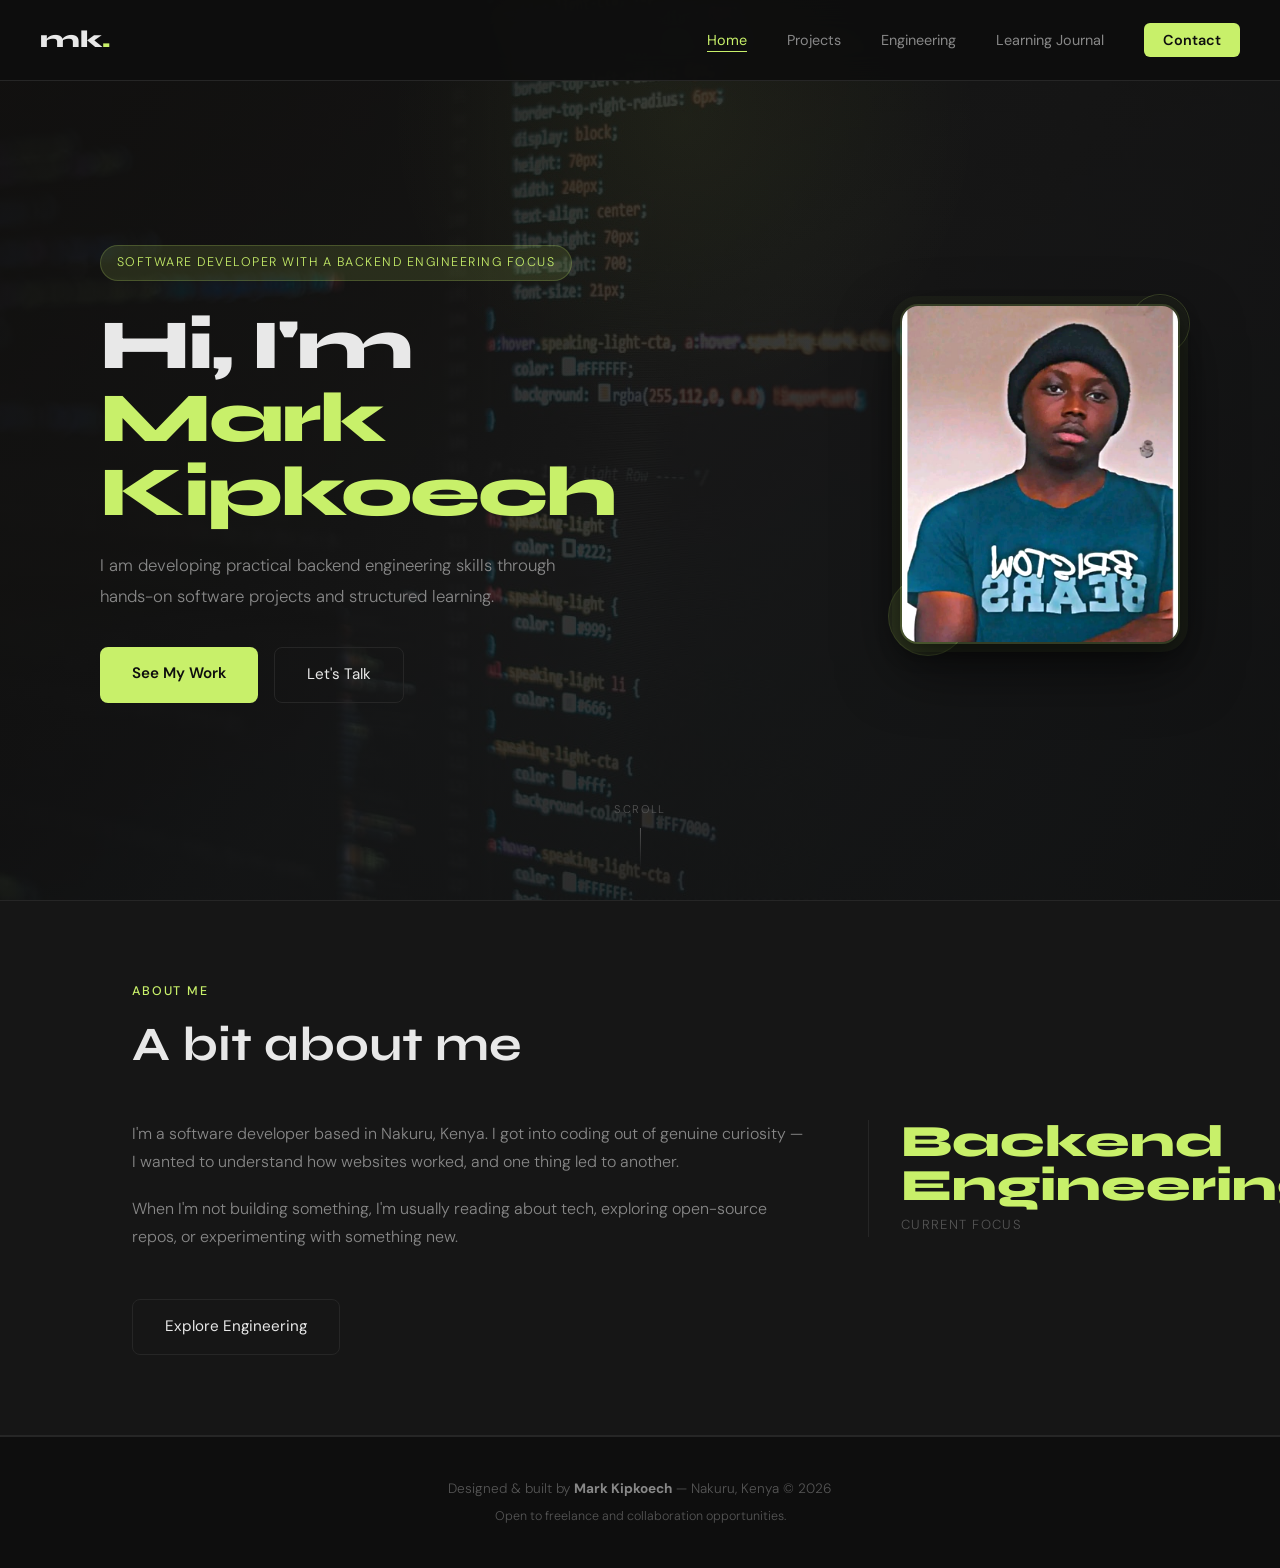
==== commit d179160a: "feat: redesign developer portfolio" ====
--- a/index.html
+++ b/index.html
@@ -1,108 +1,97 @@
-<!DOCTYPE html>
-<html lang="en">
-<head>
-  <meta charset="UTF-8" />
-  <meta name="viewport" content="width=device-width, initial-scale=1.0" />
-  <meta name="description" content="Mark Kipkoech — Web Developer based in Nakuru, Kenya. Building clean, fast, and functional web experiences." />
-  <title>Mark Kipkoech | Web Developer</title>
-  <link rel="stylesheet" href="style.css" />
-  <link rel="stylesheet" href="https://cdnjs.cloudflare.com/ajax/libs/font-awesome/6.4.0/css/all.min.css" />
-  <link href="https://fonts.googleapis.com/css2?family=Syne:wght@400;600;700;800&family=DM+Sans:ital,wght@0,300;0,400;0,500;1,300&display=swap" rel="stylesheet" />
-</head>
-<body class="home-page">
-
-  <nav class="navbar">
-    <a href="index.html" class="logo">mk<span>.</span></a>
-    <div class="menu-toggle" id="mobile-menu" aria-label="Toggle navigation">
-      <span class="bar"></span>
-      <span class="bar"></span>
-      <span class="bar"></span>
-    </div>
-    <ul class="nav-links" id="nav-list">
-      <li><a href="index.html" class="active">Home</a></li>
-      <li><a href="skills.html">Skills</a></li>
-      <li><a href="services.html">Services</a></li>
-      <li><a href="projects.html">Projects</a></li>
-      <li><a href="contact.html" class="btn-contact">Contact</a></li>
-    </ul>
-  </nav>
-
-  <!-- Hero -->
-  <section class="hero" id="home">
-    <div class="hero-layout">
-
-      <div class="hero-inner">
-        <span class="hero-tag">Available for freelance work</span>
-        <h1>Hi, I'm <em>Mark Kipkoech</em></h1>
-        <p>I build clean, responsive websites and backend systems — turning ideas into things that actually work on the internet.</p>
-        <div class="hero-actions">
-          <a href="projects.html" class="btn-primary">See My Work</a>
-          <a href="contact.html" class="btn-secondary">Let's Talk</a>
-        </div>
-      </div>
-
-      <div class="hero-photo-wrap">
-        <div class="hero-photo-frame">
-          <img src="profile.jpg" alt="Mark Kipkoech — Web Developer" class="hero-photo" />
-        </div>
-        <div class="photo-accent-dot"></div>
-        <div class="photo-accent-ring"></div>
-      </div>
-
-    </div>
-    <div class="hero-scroll-hint">
-      <span>scroll</span>
-      <div class="scroll-line"></div>
-    </div>
-  </section>
-
-  <!-- About -->
-  <section id="about" class="section about-section">
-    <div class="container">
-      <div class="section-label">About Me</div>
-      <h2>A bit about me</h2>
-      <div class="about-content">
-        <div class="about-text">
-          <p>
-            I'm a self-driven web developer based in Nakuru, Kenya. I got into coding out of genuine curiosity — I wanted to understand how websites worked, and one thing led to another.
-          </p>
-          <p>
-            On the frontend I work with HTML, CSS, and JavaScript to build interfaces that feel natural and load fast. On the backend I use Python — mostly Flask — to build APIs, handle databases, and wire everything together.
-          </p>
-          <p>
-            I've built a full-stack e-commerce project (Bora Poultry) which includes M-Pesa payment integration, user authentication, and an admin dashboard. It's one of the things I'm most proud of so far.
-          </p>
-          <p>
-            When I'm not building something, I'm usually reading about tech, exploring open-source repos, or experimenting with something new.
-          </p>
-        </div>
-        <div class="about-stats">
-          <div class="stat">
-            <span class="stat-num">2+</span>
-            <span class="stat-label">Years Learning</span>
-          </div>
-          <div class="stat">
-            <span class="stat-num">5+</span>
-            <span class="stat-label">Projects Built</span>
-          </div>
-          <div class="stat">
-            <span class="stat-num">Full</span>
-            <span class="stat-label">Stack Capable</span>
-          </div>
-        </div>
-      </div>
-
-      <div class="about-cta">
-        <a href="skills.html" class="btn-secondary">View My Skills →</a>
-      </div>
-    </div>
-  </section>
-
-  <footer class="footer">
-    <p>Designed &amp; built by <strong>Mark Kipkoech</strong> — Nakuru, Kenya &copy; 2026</p>
-    <p class="footer-sub">Open to freelance and collaboration opportunities.</p>
-  </footer>
-
-  <script src="main.js"></script>
-</body>
+<!DOCTYPE html>
+<html lang="en">
+<head>
+  <meta charset="UTF-8" />
+  <meta name="viewport" content="width=device-width, initial-scale=1.0" />
+  <meta name="description" content="Mark Kipkoech — Software Developer with a Backend Engineering Focus, developing practical skills through hands-on software projects and structured learning." />
+  <title>Mark Kipkoech | Software Developer</title>
+  <link rel="stylesheet" href="style.css" />
+  <link rel="stylesheet" href="https://cdnjs.cloudflare.com/ajax/libs/font-awesome/6.4.0/css/all.min.css" />
+  <link href="https://fonts.googleapis.com/css2?family=Syne:wght@400;600;700;800&family=DM+Sans:ital,wght@0,300;0,400;0,500;1,300&display=swap" rel="stylesheet" />
+</head>
+<body class="home-page">
+
+  <nav class="navbar" aria-label="Main navigation">
+    <a href="index.html" class="logo">mk<span>.</span></a>
+    <button type="button" class="menu-toggle" id="mobile-menu" aria-label="Toggle navigation" aria-controls="nav-list" aria-expanded="false">
+      <span class="bar" aria-hidden="true"></span>
+      <span class="bar" aria-hidden="true"></span>
+      <span class="bar" aria-hidden="true"></span>
+    </button>
+    <ul class="nav-links" id="nav-list">
+      <li><a href="index.html" class="active" aria-current="page">Home</a></li>
+      <li><a href="projects.html">Projects</a></li>
+      <li><a href="engineering.html">Engineering</a></li>
+      <li><a href="learning-journal.html">Learning Journal</a></li>
+      <li><a href="contact.html" class="btn-contact">Contact</a></li>
+    </ul>
+  </nav>
+
+  <main>
+  <!-- Hero -->
+  <section class="hero" id="home">
+    <div class="hero-layout">
+
+      <div class="hero-inner">
+        <span class="hero-tag">Software Developer with a Backend Engineering Focus</span>
+        <h1>Hi, I'm <em>Mark Kipkoech</em></h1>
+        <p>I am developing practical backend engineering skills through hands-on software projects and structured learning.</p>
+        <div class="hero-actions">
+          <a href="projects.html" class="btn-primary">See My Work</a>
+          <a href="contact.html" class="btn-secondary">Let's Talk</a>
+        </div>
+      </div>
+
+      <div class="hero-photo-wrap">
+        <div class="hero-photo-frame">
+          <img src="profile.jpg" alt="Mark Kipkoech" class="hero-photo" />
+        </div>
+        <div class="photo-accent-dot"></div>
+        <div class="photo-accent-ring"></div>
+      </div>
+
+    </div>
+    <div class="hero-scroll-hint">
+      <span>scroll</span>
+      <div class="scroll-line"></div>
+    </div>
+  </section>
+
+  <!-- About -->
+  <section id="about" class="section about-section">
+    <div class="container">
+      <div class="section-label">About Me</div>
+      <h2>A bit about me</h2>
+      <div class="about-content">
+        <div class="about-text">
+          <p>
+            I'm a software developer based in Nakuru, Kenya. I got into coding out of genuine curiosity — I wanted to understand how websites worked, and one thing led to another.
+          </p>
+          <p>
+            When I'm not building something, I'm usually reading about tech, exploring open-source repos, or experimenting with something new.
+          </p>
+        </div>
+        <div class="about-stats">
+          <div class="stat">
+            <span class="stat-num">Backend Engineering</span>
+            <span class="stat-label">Current Focus</span>
+          </div>
+        </div>
+      </div>
+
+      <div class="about-cta">
+        <a href="engineering.html" class="btn-secondary">Explore Engineering</a>
+      </div>
+    </div>
+  </section>
+
+  </main>
+
+  <footer class="footer">
+    <p>Designed &amp; built by <strong>Mark Kipkoech</strong> — Nakuru, Kenya &copy; 2026</p>
+    <p class="footer-sub">Open to freelance and collaboration opportunities.</p>
+  </footer>
+
+  <script src="main.js"></script>
+</body>
 </html>
--- a/style.css
+++ b/style.css
@@ -1,1029 +1,1089 @@
-/* ============================================================
-   Mark Kipkoech — Portfolio CSS
-   ============================================================ */
-
-/* --- Reset & Base --- */
-*, *::before, *::after {
-  box-sizing: border-box;
-  margin: 0;
-  padding: 0;
-}
-
-:root {
-  --bg: #0e0e0e;
-  --bg-card: #161616;
-  --bg-card-alt: #1c1c1c;
-  --accent: #c8f06a;
-  --accent-dim: rgba(200, 240, 106, 0.12);
-  --text: #e8e8e8;
-  --text-muted: #888;
-  --text-dim: #555;
-  --border: #262626;
-  --radius: 12px;
-  --font-display: 'Syne', sans-serif;
-  --font-body: 'DM Sans', sans-serif;
-  --transition: 0.25s ease;
-  --max-w: 1080px;
-}
-
-html { scroll-behavior: smooth; }
-
-body {
-  background: var(--bg);
-  color: var(--text);
-  font-family: var(--font-body);
-  font-weight: 300;
-  line-height: 1.75;
-  -webkit-font-smoothing: antialiased;
-}
-
-a { color: inherit; text-decoration: none; }
-ul { list-style: none; }
-img { max-width: 100%; display: block; }
-
-/* ── Home page only background ── */
-body.home-page {
-  background-color: var(--bg);
-  background-image:
-    /* dark overlay so text stays readable */
-    linear-gradient(
-      135deg,
-      rgba(14, 14, 14, 0.93) 0%,
-      rgba(14, 14, 14, 0.80) 50%,
-      rgba(14, 14, 14, 0.93) 100%
-    ),
-    url('hero-bg.jpg');
-  background-size: cover;
-  background-position: center;
-  background-attachment: fixed;
-  background-repeat: no-repeat;
-}
-
-/* --- Container --- */
-.container {
-  max-width: var(--max-w);
-  margin: 0 auto;
-  padding: 0 2rem;
-}
-
-/* --- Section Shared --- */
-.section { padding: 80px 0; }
-
-.section-label {
-  font-family: var(--font-body);
-  font-size: 0.78rem;
-  font-weight: 500;
-  letter-spacing: 0.15em;
-  text-transform: uppercase;
-  color: var(--accent);
-  margin-bottom: 1rem;
-}
-
-.section h2 {
-  font-family: var(--font-display);
-  font-size: clamp(2rem, 4vw, 3rem);
-  font-weight: 700;
-  color: var(--text);
-  margin-bottom: 3rem;
-  line-height: 1.1;
-}
-
-/* ============================================================
-   NAVBAR
-   ============================================================ */
-.navbar {
-  position: fixed;
-  top: 0; left: 0; right: 0;
-  z-index: 100;
-  display: flex;
-  align-items: center;
-  justify-content: space-between;
-  padding: 1.2rem 2.5rem;
-  background: rgba(14, 14, 14, 0.92);
-  backdrop-filter: blur(14px);
-  border-bottom: 1px solid var(--border);
-}
-
-.logo {
-  font-family: var(--font-display);
-  font-size: 1.5rem;
-  font-weight: 800;
-  color: var(--text);
-  letter-spacing: -0.02em;
-}
-
-.logo span { color: var(--accent); }
-
-.nav-links {
-  display: flex;
-  align-items: center;
-  gap: 2.5rem;
-}
-
-.nav-links a {
-  font-size: 0.9rem;
-  font-weight: 400;
-  color: var(--text-muted);
-  transition: color var(--transition);
-  position: relative;
-}
-
-.nav-links a::after {
-  content: '';
-  position: absolute;
-  left: 0; bottom: -3px;
-  width: 0; height: 1px;
-  background: var(--accent);
-  transition: width var(--transition);
-}
-
-.nav-links a:hover { color: var(--text); }
-.nav-links a:hover::after { width: 100%; }
-
-.nav-links a.active {
-  color: var(--accent);
-}
-
-.nav-links a.active::after { width: 100%; }
-
-.btn-contact {
-  background: var(--accent) !important;
-  color: #0e0e0e !important;
-  font-weight: 600 !important;
-  padding: 0.5rem 1.2rem;
-  border-radius: 6px;
-  transition: opacity var(--transition) !important;
-}
-
-.btn-contact::after { display: none !important; }
-.btn-contact:hover { opacity: 0.85; color: #0e0e0e !important; }
-.btn-contact.active-contact { opacity: 0.85; }
-
-.menu-toggle {
-  display: none;
-  flex-direction: column;
-  gap: 5px;
-  cursor: pointer;
-  padding: 4px;
-}
-
-.bar {
-  display: block;
-  width: 24px; height: 2px;
-  background: var(--text);
-  border-radius: 2px;
-  transition: var(--transition);
-}
-
-/* ============================================================
-   PAGE HEADER (for inner pages)
-   ============================================================ */
-.page-header {
-  padding: 9rem 0 4rem;
-  border-bottom: 1px solid var(--border);
-}
-
-.page-header h1 {
-  font-family: var(--font-display);
-  font-size: clamp(2.5rem, 6vw, 4.5rem);
-  font-weight: 800;
-  color: var(--text);
-  line-height: 1.05;
-  letter-spacing: -0.03em;
-  margin: 0.5rem 0 1rem;
-}
-
-.page-header p {
-  font-size: 1rem;
-  color: var(--text-muted);
-  max-width: 480px;
-}
-
-/* Page bottom nav hint */
-.page-nav-hint {
-  padding: 2rem 2rem 3rem;
-}
-
-/* ============================================================
-   HERO
-   ============================================================ */
-.hero {
-  min-height: 100vh;
-  display: flex;
-  flex-direction: column;
-  align-items: center;
-  justify-content: center;
-  padding: 8rem 2rem 5rem;
-  position: relative;
-  overflow: hidden;
-}
-
-.hero::before {
-  content: '';
-  position: absolute;
-  top: -180px; left: 30%;
-  width: 600px; height: 600px;
-  background: radial-gradient(circle, rgba(200, 240, 106, 0.06) 0%, transparent 70%);
-  pointer-events: none;
-}
-
-/* Two-column layout */
-.hero-layout {
-  display: grid;
-  grid-template-columns: 1fr auto;
-  align-items: center;
-  gap: 5rem;
-  max-width: var(--max-w);
-  width: 100%;
-}
-
-.hero-inner {
-  max-width: 560px;
-}
-
-.hero-tag {
-  display: inline-block;
-  font-size: 0.78rem;
-  letter-spacing: 0.12em;
-  text-transform: uppercase;
-  color: var(--accent);
-  background: var(--accent-dim);
-  border: 1px solid rgba(200, 240, 106, 0.2);
-  padding: 0.35rem 1rem;
-  border-radius: 100px;
-  margin-bottom: 1.75rem;
-}
-
-.hero h1 {
-  font-family: var(--font-display);
-  font-size: clamp(2.8rem, 5.5vw, 4.8rem);
-  font-weight: 800;
-  line-height: 1.05;
-  color: var(--text);
-  margin-bottom: 1.25rem;
-  letter-spacing: -0.03em;
-}
-
-.hero h1 em {
-  font-style: normal;
-  color: var(--accent);
-  display: block;
-}
-
-.hero p {
-  font-size: 1.05rem;
-  color: var(--text-muted);
-  max-width: 480px;
-  margin-bottom: 2.25rem;
-  font-weight: 300;
-  line-height: 1.8;
-}
-
-.hero-actions {
-  display: flex;
-  gap: 1rem;
-  flex-wrap: wrap;
-}
-
-/* ── Photo ── */
-.hero-photo-wrap {
-  position: relative;
-  flex-shrink: 0;
-}
-
-.hero-photo-frame {
-  width: 280px;
-  height: 340px;
-  border-radius: 18px;
-  overflow: hidden;
-  border: 2px solid rgba(200, 240, 106, 0.18);
-  box-shadow:
-    0 0 0 8px rgba(200, 240, 106, 0.04),
-    0 24px 60px rgba(0, 0, 0, 0.55),
-    0 8px 20px rgba(0, 0, 0, 0.4);
-  position: relative;
-  z-index: 2;
-}
-
-.hero-photo {
-  width: 100%;
-  height: 100%;
-  object-fit: cover;
-  object-position: center top;
-  display: block;
-  /* Sharpness & clarity enhancements */
-  image-rendering: -webkit-optimize-contrast;
-  image-rendering: crisp-edges;
-  filter:
-    contrast(1.08)
-    brightness(1.04)
-    saturate(1.1)
-    sharpen(0);
-  -webkit-filter:
-    contrast(1.08)
-    brightness(1.04)
-    saturate(1.1);
-  transition: filter 0.4s ease;
-}
-
-.hero-photo-frame:hover .hero-photo {
-  filter: contrast(1.12) brightness(1.06) saturate(1.15);
-}
-
-/* Decorative accents around photo */
-.photo-accent-dot {
-  position: absolute;
-  bottom: -12px;
-  left: -12px;
-  width: 80px;
-  height: 80px;
-  border-radius: 50%;
-  background: var(--accent-dim);
-  border: 1px solid rgba(200, 240, 106, 0.15);
-  z-index: 1;
-}
-
-.photo-accent-ring {
-  position: absolute;
-  top: -10px;
-  right: -10px;
-  width: 60px;
-  height: 60px;
-  border-radius: 50%;
-  border: 1.5px solid rgba(200, 240, 106, 0.2);
-  z-index: 1;
-}
-
-/* Buttons */
-.btn-primary {
-  display: inline-block;
-  background: var(--accent);
-  color: #0e0e0e;
-  font-family: var(--font-body);
-  font-weight: 600;
-  font-size: 0.95rem;
-  padding: 0.85rem 2rem;
-  border-radius: 8px;
-  transition: opacity var(--transition), transform var(--transition);
-}
-
-.btn-primary:hover {
-  opacity: 0.88;
-  transform: translateY(-1px);
-}
-
-.btn-secondary {
-  display: inline-block;
-  background: transparent;
-  color: var(--text);
-  font-family: var(--font-body);
-  font-weight: 400;
-  font-size: 0.95rem;
-  padding: 0.85rem 2rem;
-  border-radius: 8px;
-  border: 1px solid var(--border);
-  transition: border-color var(--transition), color var(--transition);
-}
-
-.btn-secondary:hover {
-  border-color: var(--accent);
-  color: var(--accent);
-}
-
-.hero-scroll-hint {
-  position: absolute;
-  bottom: 2rem; left: 50%;
-  transform: translateX(-50%);
-  display: flex;
-  flex-direction: column;
-  align-items: center;
-  gap: 0.5rem;
-  color: var(--text-dim);
-  font-size: 0.7rem;
-  letter-spacing: 0.15em;
-  text-transform: uppercase;
-}
-
-.scroll-line {
-  width: 1px; height: 40px;
-  background: linear-gradient(to bottom, var(--text-dim), transparent);
-  animation: scrollPulse 2s ease-in-out infinite;
-}
-
-@keyframes scrollPulse {
-  0%, 100% { opacity: 0.4; }
-  50% { opacity: 1; }
-}
-
-/* ============================================================
-   ABOUT
-   ============================================================ */
-.about-section {
-  background: var(--bg-card);
-  border-top: 1px solid var(--border);
-  border-bottom: 1px solid var(--border);
-}
-
-.about-content {
-  display: grid;
-  grid-template-columns: 1fr 280px;
-  gap: 4rem;
-  align-items: start;
-}
-
-.about-text p {
-  color: var(--text-muted);
-  margin-bottom: 1.2rem;
-  font-size: 1rem;
-}
-
-.about-text p:last-child { margin-bottom: 0; }
-
-.about-stats {
-  display: flex;
-  flex-direction: column;
-  gap: 2rem;
-  padding-left: 2rem;
-  border-left: 1px solid var(--border);
-}
-
-.stat-num {
-  display: block;
-  font-family: var(--font-display);
-  font-size: 2.8rem;
-  font-weight: 800;
-  color: var(--accent);
-  line-height: 1;
-}
-
-.stat-label {
-  font-size: 0.82rem;
-  color: var(--text-dim);
-  text-transform: uppercase;
-  letter-spacing: 0.1em;
-  margin-top: 0.3rem;
-  display: block;
-}
-
-.about-cta {
-  margin-top: 3rem;
-}
-
-/* ============================================================
-   SKILLS
-   ============================================================ */
-.skills-section { background: var(--bg); }
-
-.skills-category {
-  margin-bottom: 3.5rem;
-}
-
-.skills-category:last-child { margin-bottom: 0; }
-
-.category-title {
-  font-family: var(--font-body);
-  font-size: 0.78rem;
-  font-weight: 500;
-  letter-spacing: 0.15em;
-  text-transform: uppercase;
-  color: var(--text-dim);
-  margin-bottom: 1.25rem;
-  padding-bottom: 0.75rem;
-  border-bottom: 1px solid var(--border);
-}
-
-.skills-grid {
-  display: grid;
-  grid-template-columns: repeat(auto-fill, minmax(300px, 1fr));
-  gap: 1.25rem;
-}
-
-.skill-card {
-  background: var(--bg-card);
-  border: 1px solid var(--border);
-  border-radius: var(--radius);
-  padding: 1.75rem;
-  transition: border-color var(--transition), transform var(--transition);
-}
-
-.skill-card:hover {
-  border-color: rgba(200, 240, 106, 0.25);
-  transform: translateY(-2px);
-}
-
-.skill-header {
-  display: flex;
-  justify-content: space-between;
-  align-items: center;
-  margin-bottom: 0.5rem;
-}
-
-.skill-card h3 {
-  font-family: var(--font-display);
-  font-size: 1rem;
-  font-weight: 700;
-  color: var(--text);
-}
-
-.skill-pct {
-  font-size: 0.8rem;
-  color: var(--accent);
-  font-weight: 500;
-}
-
-.skill-card p {
-  font-size: 0.88rem;
-  color: var(--text-muted);
-  margin-bottom: 1.2rem;
-}
-
-.skill-bar {
-  height: 3px;
-  background: var(--border);
-  border-radius: 3px;
-  overflow: hidden;
-}
-
-.skill-progress {
-  height: 100%;
-  background: var(--accent);
-  border-radius: 3px;
-  transition: width 1.2s cubic-bezier(0.4, 0, 0.2, 1);
-}
-
-/* ============================================================
-   SERVICES
-   ============================================================ */
-.services-section {
-  background: var(--bg-card);
-  border-top: 1px solid var(--border);
-}
-
-.services-grid {
-  display: grid;
-  grid-template-columns: repeat(auto-fill, minmax(300px, 1fr));
-  gap: 1.25rem;
-}
-
-.service-card {
-  background: var(--bg);
-  border: 1px solid var(--border);
-  border-radius: var(--radius);
-  padding: 2rem;
-  transition: border-color var(--transition);
-}
-
-.service-card:hover {
-  border-color: rgba(200, 240, 106, 0.2);
-}
-
-.service-icon {
-  width: 48px; height: 48px;
-  background: var(--accent-dim);
-  border-radius: 10px;
-  display: flex;
-  align-items: center;
-  justify-content: center;
-  font-size: 1.2rem;
-  color: var(--accent);
-  margin-bottom: 1.25rem;
-}
-
-.service-card h3 {
-  font-family: var(--font-display);
-  font-size: 1.1rem;
-  font-weight: 700;
-  color: var(--text);
-  margin-bottom: 0.75rem;
-}
-
-.service-description {
-  font-size: 0.9rem;
-  color: var(--text-muted);
-  margin-bottom: 1.25rem;
-  line-height: 1.7;
-}
-
-.service-features {
-  display: flex;
-  flex-direction: column;
-  gap: 0.5rem;
-}
-
-.service-features li {
-  font-size: 0.85rem;
-  color: var(--text-muted);
-  display: flex;
-  align-items: center;
-  gap: 0.6rem;
-}
-
-.service-features li i {
-  color: var(--accent);
-  font-size: 0.7rem;
-}
-
-.services-cta {
-  margin-top: 3.5rem;
-  padding-top: 3rem;
-  border-top: 1px solid var(--border);
-  display: flex;
-  align-items: center;
-  gap: 2rem;
-  flex-wrap: wrap;
-}
-
-.services-cta p {
-  color: var(--text-muted);
-  font-size: 1rem;
-}
-
-/* ============================================================
-   PROJECTS
-   ============================================================ */
-.projects-section { background: var(--bg); }
-
-.projects-grid {
-  display: grid;
-  grid-template-columns: repeat(auto-fill, minmax(320px, 1fr));
-  gap: 1.25rem;
-}
-
-.project-card {
-  background: var(--bg-card);
-  border: 1px solid var(--border);
-  border-radius: var(--radius);
-  padding: 2rem;
-  display: flex;
-  flex-direction: column;
-  gap: 0.75rem;
-  position: relative;
-  transition: border-color var(--transition), transform var(--transition);
-}
-
-.project-card:hover {
-  border-color: rgba(200, 240, 106, 0.25);
-  transform: translateY(-3px);
-}
-
-.project-card--featured {
-  grid-column: 1 / -1;
-  border-color: rgba(200, 240, 106, 0.2);
-}
-
-.project-card--placeholder { opacity: 0.45; }
-
-.project-badge {
-  position: absolute;
-  top: 1.5rem; right: 1.5rem;
-  font-size: 0.7rem;
-  letter-spacing: 0.1em;
-  text-transform: uppercase;
-  background: var(--accent-dim);
-  color: var(--accent);
-  padding: 0.2rem 0.65rem;
-  border-radius: 100px;
-  border: 1px solid rgba(200, 240, 106, 0.2);
-}
-
-.project-meta {
-  font-size: 0.75rem;
-  letter-spacing: 0.08em;
-  color: var(--accent);
-  text-transform: uppercase;
-}
-
-.project-card h3 {
-  font-family: var(--font-display);
-  font-size: 1.4rem;
-  font-weight: 700;
-  color: var(--text);
-}
-
-.project-card p {
-  font-size: 0.9rem;
-  color: var(--text-muted);
-  flex: 1;
-  line-height: 1.7;
-}
-
-.project-tech {
-  display: flex;
-  gap: 0.5rem;
-  flex-wrap: wrap;
-  margin-top: 0.25rem;
-}
-
-.project-tech span {
-  font-size: 0.75rem;
-  background: var(--bg-card-alt);
-  color: var(--text-muted);
-  border: 1px solid var(--border);
-  padding: 0.2rem 0.65rem;
-  border-radius: 6px;
-}
-
-.project-footer {
-  display: flex;
-  align-items: center;
-  justify-content: space-between;
-  margin-top: 0.5rem;
-  padding-top: 1rem;
-  border-top: 1px solid var(--border);
-}
-
-.project-status {
-  font-size: 0.75rem;
-  color: var(--accent);
-  background: var(--accent-dim);
-  padding: 0.25rem 0.75rem;
-  border-radius: 100px;
-}
-
-.project-link {
-  font-size: 0.85rem;
-  color: var(--text-muted);
-  transition: color var(--transition);
-}
-
-.project-link:hover { color: var(--accent); }
-
-/* ============================================================
-   CONTACT
-   ============================================================ */
-.contact-section {
-  background: var(--bg-card);
-  border-top: 1px solid var(--border);
-}
-
-.contact-intro {
-  color: var(--text-muted);
-  font-size: 1rem;
-  max-width: 500px;
-  margin-bottom: 3rem;
-}
-
-.contact-layout {
-  display: grid;
-  grid-template-columns: 1fr 300px;
-  gap: 4rem;
-  align-items: start;
-}
-
-.contact-form {
-  display: flex;
-  flex-direction: column;
-  gap: 1.25rem;
-}
-
-.form-row {
-  display: grid;
-  grid-template-columns: 1fr 1fr;
-  gap: 1.25rem;
-}
-
-.form-group {
-  display: flex;
-  flex-direction: column;
-  gap: 0.5rem;
-}
-
-.form-group label {
-  font-size: 0.82rem;
-  color: var(--text-muted);
-  letter-spacing: 0.05em;
-}
-
-.form-group input,
-.form-group textarea {
-  background: var(--bg);
-  border: 1px solid var(--border);
-  border-radius: 8px;
-  padding: 0.85rem 1rem;
-  color: var(--text);
-  font-family: var(--font-body);
-  font-size: 0.92rem;
-  transition: border-color var(--transition);
-  outline: none;
-  resize: vertical;
-}
-
-.form-group input::placeholder,
-.form-group textarea::placeholder { color: var(--text-dim); }
-
-.form-group input:focus,
-.form-group textarea:focus { border-color: rgba(200, 240, 106, 0.4); }
-
-.submit-button {
-  display: inline-flex;
-  align-items: center;
-  gap: 0.6rem;
-  background: var(--accent);
-  color: #0e0e0e;
-  font-family: var(--font-body);
-  font-weight: 600;
-  font-size: 0.95rem;
-  padding: 0.9rem 2rem;
-  border: none;
-  border-radius: 8px;
-  cursor: pointer;
-  width: fit-content;
-  transition: opacity var(--transition), transform var(--transition);
-}
-
-.submit-button:hover {
-  opacity: 0.88;
-  transform: translateY(-1px);
-}
-
-.contact-info {
-  display: flex;
-  flex-direction: column;
-  gap: 1.5rem;
-}
-
-.contact-item {
-  display: flex;
-  gap: 1rem;
-  align-items: flex-start;
-}
-
-.contact-item i {
-  color: var(--accent);
-  margin-top: 3px;
-  font-size: 0.95rem;
-  width: 16px;
-}
-
-.contact-item div {
-  display: flex;
-  flex-direction: column;
-  gap: 0.15rem;
-}
-
-.contact-item span {
-  font-size: 0.75rem;
-  color: var(--text-dim);
-  text-transform: uppercase;
-  letter-spacing: 0.1em;
-}
-
-.contact-item a,
-.contact-item em {
-  font-size: 0.92rem;
-  color: var(--text-muted);
-  font-style: normal;
-  transition: color var(--transition);
-}
-
-.contact-item a:hover { color: var(--accent); }
-
-.whatsapp-button {
-  display: inline-flex;
-  align-items: center;
-  gap: 0.6rem;
-  background: #25d366;
-  color: #fff;
-  font-weight: 600;
-  font-size: 0.88rem;
-  padding: 0.75rem 1.5rem;
-  border-radius: 8px;
-  transition: opacity var(--transition);
-}
-
-.whatsapp-button:hover { opacity: 0.88; }
-
-.social-links {
-  display: flex;
-  gap: 0.75rem;
-  flex-wrap: wrap;
-  margin-top: 0.25rem;
-}
-
-.social-link {
-  width: 40px; height: 40px;
-  border-radius: 8px;
-  border: 1px solid var(--border);
-  display: flex;
-  align-items: center;
-  justify-content: center;
-  color: var(--text-muted);
-  font-size: 1rem;
-  transition: border-color var(--transition), color var(--transition);
-}
-
-.social-link:hover {
-  border-color: var(--accent);
-  color: var(--accent);
-}
-
-/* ============================================================
-   FOOTER
-   ============================================================ */
-.footer {
-  text-align: center;
-  padding: 2.5rem 2rem;
-  border-top: 1px solid var(--border);
-  color: var(--text-dim);
-  font-size: 0.85rem;
-}
-
-.footer strong { color: var(--text-muted); }
-
-.footer-sub {
-  font-size: 0.78rem;
-  margin-top: 0.35rem;
-  color: var(--text-dim);
-}
-
-/* ============================================================
-   RESPONSIVE
-   ============================================================ */
-@media (max-width: 768px) {
-  .navbar { padding: 1rem 1.5rem; }
-
-  .menu-toggle { display: flex; }
-
-  .nav-links {
-    display: none;
-    position: fixed;
-    top: 64px; left: 0; right: 0;
-    background: #0e0e0e;
-    flex-direction: column;
-    gap: 0;
-    border-bottom: 1px solid var(--border);
-    padding: 1rem 0;
-  }
-
-  .nav-links.active { display: flex; }
-
-  .nav-links li { width: 100%; }
-
-  .nav-links a {
-    display: block;
-    padding: 0.85rem 1.5rem;
-    font-size: 1rem;
-    color: var(--text-muted);
-  }
-
-  .btn-contact {
-    margin: 0.5rem 1.5rem;
-    text-align: center;
-    border-radius: 6px;
-  }
-
-  .hero { padding: 7rem 1.5rem 5rem; }
-
-  .hero-layout {
-    grid-template-columns: 1fr;
-    text-align: center;
-    gap: 2.5rem;
-  }
-
-  .hero-inner { max-width: 100%; }
-
-  .hero p { max-width: 100%; margin-left: 0; margin-right: 0; }
-
-  .hero-actions { justify-content: center; }
-
-  .hero-photo-wrap {
-    display: flex;
-    justify-content: center;
-    order: -1;
-  }
-
-  .hero-photo-frame {
-    width: 190px;
-    height: 230px;
-  }
-
-  .page-header { padding: 7rem 0 3rem; }
-
-  .about-content { grid-template-columns: 1fr; }
-
-  .about-stats {
-    flex-direction: row;
-    padding-left: 0;
-    border-left: none;
-    border-top: 1px solid var(--border);
-    padding-top: 2rem;
-    justify-content: space-around;
-  }
-
-  .contact-layout { grid-template-columns: 1fr; }
-
-  .form-row { grid-template-columns: 1fr; }
-
-  .section { padding: 60px 0; }
-
-  .project-card--featured { grid-column: auto; }
-
-  .services-cta { flex-direction: column; align-items: flex-start; }
-}
-
-@media (max-width: 480px) {
-  .hero h1 { font-size: 2.5rem; }
-  .skills-grid,
-  .services-grid,
-  .projects-grid { grid-template-columns: 1fr; }
-}+/* ============================================================
+   Mark Kipkoech — Portfolio CSS
+   ============================================================ */
+
+/* --- Reset & Base --- */
+*, *::before, *::after {
+  box-sizing: border-box;
+  margin: 0;
+  padding: 0;
+}
+
+:root {
+  --bg: #0e0e0e;
+  --bg-card: #161616;
+  --bg-card-alt: #1c1c1c;
+  --accent: #c8f06a;
+  --accent-dim: rgba(200, 240, 106, 0.12);
+  --text: #e8e8e8;
+  --text-muted: #888;
+  --text-dim: #555;
+  --border: #262626;
+  --radius: 12px;
+  --font-display: 'Syne', sans-serif;
+  --font-body: 'DM Sans', sans-serif;
+  --transition: 0.25s ease;
+  --max-w: 1080px;
+}
+
+html { scroll-behavior: smooth; }
+
+body {
+  background: var(--bg);
+  color: var(--text);
+  font-family: var(--font-body);
+  font-weight: 300;
+  line-height: 1.75;
+  -webkit-font-smoothing: antialiased;
+}
+
+a { color: inherit; text-decoration: none; }
+ul { list-style: none; }
+img { max-width: 100%; display: block; }
+
+/* ── Home page only background ── */
+body.home-page {
+  background-color: var(--bg);
+  background-image:
+    /* dark overlay so text stays readable */
+    linear-gradient(
+      135deg,
+      rgba(14, 14, 14, 0.93) 0%,
+      rgba(14, 14, 14, 0.80) 50%,
+      rgba(14, 14, 14, 0.93) 100%
+    ),
+    url('hero-bg.jpg');
+  background-size: cover;
+  background-position: center;
+  background-attachment: fixed;
+  background-repeat: no-repeat;
+}
+
+/* --- Container --- */
+.container {
+  max-width: var(--max-w);
+  margin: 0 auto;
+  padding: 0 2rem;
+}
+
+/* --- Section Shared --- */
+.section { padding: 80px 0; }
+
+.section-label {
+  font-family: var(--font-body);
+  font-size: 0.78rem;
+  font-weight: 500;
+  letter-spacing: 0.15em;
+  text-transform: uppercase;
+  color: var(--accent);
+  margin-bottom: 1rem;
+}
+
+.section h2 {
+  font-family: var(--font-display);
+  font-size: clamp(2rem, 4vw, 3rem);
+  font-weight: 700;
+  color: var(--text);
+  margin-bottom: 3rem;
+  line-height: 1.1;
+}
+
+/* ============================================================
+   NAVBAR
+   ============================================================ */
+.navbar {
+  position: fixed;
+  top: 0; left: 0; right: 0;
+  z-index: 100;
+  display: flex;
+  align-items: center;
+  justify-content: space-between;
+  padding: 1.2rem 2.5rem;
+  background: rgba(14, 14, 14, 0.92);
+  backdrop-filter: blur(14px);
+  border-bottom: 1px solid var(--border);
+}
+
+.logo {
+  font-family: var(--font-display);
+  font-size: 1.5rem;
+  font-weight: 800;
+  color: var(--text);
+  letter-spacing: -0.02em;
+}
+
+.logo span { color: var(--accent); }
+
+.nav-links {
+  display: flex;
+  align-items: center;
+  gap: 2.5rem;
+}
+
+.nav-links a {
+  font-size: 0.9rem;
+  font-weight: 400;
+  color: var(--text-muted);
+  transition: color var(--transition);
+  position: relative;
+}
+
+.nav-links a::after {
+  content: '';
+  position: absolute;
+  left: 0; bottom: -3px;
+  width: 0; height: 1px;
+  background: var(--accent);
+  transition: width var(--transition);
+}
+
+.nav-links a:hover { color: var(--text); }
+.nav-links a:hover::after { width: 100%; }
+
+.nav-links a.active {
+  color: var(--accent);
+}
+
+.nav-links a.active::after { width: 100%; }
+
+.navbar a:focus-visible,
+.menu-toggle:focus-visible {
+  outline: 2px solid var(--accent);
+  outline-offset: 4px;
+}
+
+.btn-contact {
+  background: var(--accent) !important;
+  color: #0e0e0e !important;
+  font-weight: 600 !important;
+  padding: 0.5rem 1.2rem;
+  border-radius: 6px;
+  transition: opacity var(--transition) !important;
+}
+
+.btn-contact::after { display: none !important; }
+.btn-contact:hover { opacity: 0.85; color: #0e0e0e !important; }
+.btn-contact.active { opacity: 0.85; }
+
+.menu-toggle {
+  display: none;
+  flex-direction: column;
+  gap: 5px;
+  align-items: center;
+  justify-content: center;
+  cursor: pointer;
+  padding: 4px;
+  border: 0;
+  background: transparent;
+  color: inherit;
+  font: inherit;
+}
+
+.menu-toggle.is-active .bar { background: var(--accent); }
+
+.bar {
+  display: block;
+  width: 24px; height: 2px;
+  background: var(--text);
+  border-radius: 2px;
+  transition: var(--transition);
+}
+
+/* ============================================================
+   PAGE HEADER (for inner pages)
+   ============================================================ */
+.page-header {
+  padding: 9rem 0 4rem;
+  border-bottom: 1px solid var(--border);
+}
+
+.page-header h1 {
+  font-family: var(--font-display);
+  font-size: clamp(2.5rem, 6vw, 4.5rem);
+  font-weight: 800;
+  color: var(--text);
+  line-height: 1.05;
+  letter-spacing: -0.03em;
+  margin: 0.5rem 0 1rem;
+}
+
+.page-header p {
+  font-size: 1rem;
+  color: var(--text-muted);
+  max-width: 480px;
+}
+
+/* Page bottom nav hint */
+.page-nav-hint {
+  padding: 2rem 2rem 3rem;
+}
+
+/* ============================================================
+   HERO
+   ============================================================ */
+.hero {
+  min-height: 100vh;
+  display: flex;
+  flex-direction: column;
+  align-items: center;
+  justify-content: center;
+  padding: 8rem 2rem 5rem;
+  position: relative;
+  overflow: hidden;
+}
+
+.hero::before {
+  content: '';
+  position: absolute;
+  top: -180px; left: 30%;
+  width: 600px; height: 600px;
+  background: radial-gradient(circle, rgba(200, 240, 106, 0.06) 0%, transparent 70%);
+  pointer-events: none;
+}
+
+/* Two-column layout */
+.hero-layout {
+  display: grid;
+  grid-template-columns: 1fr auto;
+  align-items: center;
+  gap: 5rem;
+  max-width: var(--max-w);
+  width: 100%;
+}
+
+.hero-inner {
+  max-width: 560px;
+}
+
+.hero-tag {
+  display: inline-block;
+  font-size: 0.78rem;
+  letter-spacing: 0.12em;
+  text-transform: uppercase;
+  color: var(--accent);
+  background: var(--accent-dim);
+  border: 1px solid rgba(200, 240, 106, 0.2);
+  padding: 0.35rem 1rem;
+  border-radius: 100px;
+  margin-bottom: 1.75rem;
+}
+
+.hero h1 {
+  font-family: var(--font-display);
+  font-size: clamp(2.8rem, 5.5vw, 4.8rem);
+  font-weight: 800;
+  line-height: 1.05;
+  color: var(--text);
+  margin-bottom: 1.25rem;
+  letter-spacing: -0.03em;
+}
+
+.hero h1 em {
+  font-style: normal;
+  color: var(--accent);
+  display: block;
+}
+
+.hero p {
+  font-size: 1.05rem;
+  color: var(--text-muted);
+  max-width: 480px;
+  margin-bottom: 2.25rem;
+  font-weight: 300;
+  line-height: 1.8;
+}
+
+.hero-actions {
+  display: flex;
+  gap: 1rem;
+  flex-wrap: wrap;
+}
+
+/* ── Photo ── */
+.hero-photo-wrap {
+  position: relative;
+  flex-shrink: 0;
+}
+
+.hero-photo-frame {
+  width: 280px;
+  height: 340px;
+  border-radius: 18px;
+  overflow: hidden;
+  border: 2px solid rgba(200, 240, 106, 0.18);
+  box-shadow:
+    0 0 0 8px rgba(200, 240, 106, 0.04),
+    0 24px 60px rgba(0, 0, 0, 0.55),
+    0 8px 20px rgba(0, 0, 0, 0.4);
+  position: relative;
+  z-index: 2;
+}
+
+.hero-photo {
+  width: 100%;
+  height: 100%;
+  object-fit: cover;
+  object-position: center top;
+  display: block;
+  /* Sharpness & clarity enhancements */
+  image-rendering: -webkit-optimize-contrast;
+  image-rendering: crisp-edges;
+  filter:
+    contrast(1.08)
+    brightness(1.04)
+    saturate(1.1)
+    sharpen(0);
+  -webkit-filter:
+    contrast(1.08)
+    brightness(1.04)
+    saturate(1.1);
+  transition: filter 0.4s ease;
+}
+
+.hero-photo-frame:hover .hero-photo {
+  filter: contrast(1.12) brightness(1.06) saturate(1.15);
+}
+
+/* Decorative accents around photo */
+.photo-accent-dot {
+  position: absolute;
+  bottom: -12px;
+  left: -12px;
+  width: 80px;
+  height: 80px;
+  border-radius: 50%;
+  background: var(--accent-dim);
+  border: 1px solid rgba(200, 240, 106, 0.15);
+  z-index: 1;
+}
+
+.photo-accent-ring {
+  position: absolute;
+  top: -10px;
+  right: -10px;
+  width: 60px;
+  height: 60px;
+  border-radius: 50%;
+  border: 1.5px solid rgba(200, 240, 106, 0.2);
+  z-index: 1;
+}
+
+/* Buttons */
+.btn-primary {
+  display: inline-block;
+  background: var(--accent);
+  color: #0e0e0e;
+  font-family: var(--font-body);
+  font-weight: 600;
+  font-size: 0.95rem;
+  padding: 0.85rem 2rem;
+  border-radius: 8px;
+  transition: opacity var(--transition), transform var(--transition);
+}
+
+.btn-primary:hover {
+  opacity: 0.88;
+  transform: translateY(-1px);
+}
+
+.btn-secondary {
+  display: inline-block;
+  background: transparent;
+  color: var(--text);
+  font-family: var(--font-body);
+  font-weight: 400;
+  font-size: 0.95rem;
+  padding: 0.85rem 2rem;
+  border-radius: 8px;
+  border: 1px solid var(--border);
+  transition: border-color var(--transition), color var(--transition);
+}
+
+.btn-secondary:hover {
+  border-color: var(--accent);
+  color: var(--accent);
+}
+
+.hero-scroll-hint {
+  position: absolute;
+  bottom: 2rem; left: 50%;
+  transform: translateX(-50%);
+  display: flex;
+  flex-direction: column;
+  align-items: center;
+  gap: 0.5rem;
+  color: var(--text-dim);
+  font-size: 0.7rem;
+  letter-spacing: 0.15em;
+  text-transform: uppercase;
+}
+
+.scroll-line {
+  width: 1px; height: 40px;
+  background: linear-gradient(to bottom, var(--text-dim), transparent);
+  animation: scrollPulse 2s ease-in-out infinite;
+}
+
+@keyframes scrollPulse {
+  0%, 100% { opacity: 0.4; }
+  50% { opacity: 1; }
+}
+
+/* ============================================================
+   ABOUT
+   ============================================================ */
+.about-section {
+  background: var(--bg-card);
+  border-top: 1px solid var(--border);
+  border-bottom: 1px solid var(--border);
+}
+
+.about-content {
+  display: grid;
+  grid-template-columns: 1fr 280px;
+  gap: 4rem;
+  align-items: start;
+}
+
+.about-text p {
+  color: var(--text-muted);
+  margin-bottom: 1.2rem;
+  font-size: 1rem;
+}
+
+.about-text p:last-child { margin-bottom: 0; }
+
+.about-stats {
+  display: flex;
+  flex-direction: column;
+  gap: 2rem;
+  padding-left: 2rem;
+  border-left: 1px solid var(--border);
+}
+
+.stat-num {
+  display: block;
+  font-family: var(--font-display);
+  font-size: 2.8rem;
+  font-weight: 800;
+  color: var(--accent);
+  line-height: 1;
+}
+
+.stat-label {
+  font-size: 0.82rem;
+  color: var(--text-dim);
+  text-transform: uppercase;
+  letter-spacing: 0.1em;
+  margin-top: 0.3rem;
+  display: block;
+}
+
+.about-cta {
+  margin-top: 3rem;
+}
+
+/* ============================================================
+   SKILLS
+   ============================================================ */
+.skills-section { background: var(--bg); }
+
+.skills-category {
+  margin-bottom: 3.5rem;
+}
+
+.skills-category:last-child { margin-bottom: 0; }
+
+.category-title {
+  font-family: var(--font-body);
+  font-size: 0.78rem;
+  font-weight: 500;
+  letter-spacing: 0.15em;
+  text-transform: uppercase;
+  color: var(--text-dim);
+  margin-bottom: 1.25rem;
+  padding-bottom: 0.75rem;
+  border-bottom: 1px solid var(--border);
+}
+
+.skills-grid {
+  display: grid;
+  grid-template-columns: repeat(auto-fill, minmax(300px, 1fr));
+  gap: 1.25rem;
+}
+
+.skill-card {
+  background: var(--bg-card);
+  border: 1px solid var(--border);
+  border-radius: var(--radius);
+  padding: 1.75rem;
+  transition: border-color var(--transition), transform var(--transition);
+}
+
+.skill-card:hover {
+  border-color: rgba(200, 240, 106, 0.25);
+  transform: translateY(-2px);
+}
+
+.skill-header {
+  display: flex;
+  justify-content: space-between;
+  align-items: center;
+  margin-bottom: 0.5rem;
+}
+
+.skill-card h3 {
+  font-family: var(--font-display);
+  font-size: 1rem;
+  font-weight: 700;
+  color: var(--text);
+}
+
+.skill-pct {
+  font-size: 0.8rem;
+  color: var(--accent);
+  font-weight: 500;
+}
+
+.skill-card p {
+  font-size: 0.88rem;
+  color: var(--text-muted);
+  margin-bottom: 1.2rem;
+}
+
+.skill-bar {
+  height: 3px;
+  background: var(--border);
+  border-radius: 3px;
+  overflow: hidden;
+}
+
+.skill-progress {
+  height: 100%;
+  background: var(--accent);
+  border-radius: 3px;
+  transition: width 1.2s cubic-bezier(0.4, 0, 0.2, 1);
+}
+
+/* ============================================================
+   SERVICES
+   ============================================================ */
+.services-section {
+  background: var(--bg-card);
+  border-top: 1px solid var(--border);
+}
+
+.services-grid {
+  display: grid;
+  grid-template-columns: repeat(auto-fill, minmax(300px, 1fr));
+  gap: 1.25rem;
+}
+
+.service-card {
+  background: var(--bg);
+  border: 1px solid var(--border);
+  border-radius: var(--radius);
+  padding: 2rem;
+  transition: border-color var(--transition);
+}
+
+.service-card:hover {
+  border-color: rgba(200, 240, 106, 0.2);
+}
+
+.service-icon {
+  width: 48px; height: 48px;
+  background: var(--accent-dim);
+  border-radius: 10px;
+  display: flex;
+  align-items: center;
+  justify-content: center;
+  font-size: 1.2rem;
+  color: var(--accent);
+  margin-bottom: 1.25rem;
+}
+
+.service-card h3 {
+  font-family: var(--font-display);
+  font-size: 1.1rem;
+  font-weight: 700;
+  color: var(--text);
+  margin-bottom: 0.75rem;
+}
+
+.service-description {
+  font-size: 0.9rem;
+  color: var(--text-muted);
+  margin-bottom: 1.25rem;
+  line-height: 1.7;
+}
+
+.service-features {
+  display: flex;
+  flex-direction: column;
+  gap: 0.5rem;
+}
+
+.service-features li {
+  font-size: 0.85rem;
+  color: var(--text-muted);
+  display: flex;
+  align-items: center;
+  gap: 0.6rem;
+}
+
+.service-features li i {
+  color: var(--accent);
+  font-size: 0.7rem;
+}
+
+.services-cta {
+  margin-top: 3.5rem;
+  padding-top: 3rem;
+  border-top: 1px solid var(--border);
+  display: flex;
+  align-items: center;
+  gap: 2rem;
+  flex-wrap: wrap;
+}
+
+.services-cta p {
+  color: var(--text-muted);
+  font-size: 1rem;
+}
+
+/* ============================================================
+   PROJECTS
+   ============================================================ */
+.projects-section { background: var(--bg); }
+
+.projects-grid {
+  display: grid;
+  grid-template-columns: repeat(auto-fill, minmax(320px, 1fr));
+  gap: 1.25rem;
+}
+
+.project-card {
+  background: var(--bg-card);
+  border: 1px solid var(--border);
+  border-radius: var(--radius);
+  padding: 2rem;
+  display: flex;
+  flex-direction: column;
+  gap: 0.75rem;
+  position: relative;
+  transition: border-color var(--transition), transform var(--transition);
+}
+
+.project-card:hover {
+  border-color: rgba(200, 240, 106, 0.25);
+  transform: translateY(-3px);
+}
+
+.project-card--featured {
+  grid-column: 1 / -1;
+  border-color: rgba(200, 240, 106, 0.2);
+}
+
+.project-card--placeholder { opacity: 0.45; }
+
+.project-badge {
+  position: absolute;
+  top: 1.5rem; right: 1.5rem;
+  font-size: 0.7rem;
+  letter-spacing: 0.1em;
+  text-transform: uppercase;
+  background: var(--accent-dim);
+  color: var(--accent);
+  padding: 0.2rem 0.65rem;
+  border-radius: 100px;
+  border: 1px solid rgba(200, 240, 106, 0.2);
+}
+
+.project-meta {
+  font-size: 0.75rem;
+  letter-spacing: 0.08em;
+  color: var(--accent);
+  text-transform: uppercase;
+}
+
+.project-card h3 {
+  font-family: var(--font-display);
+  font-size: 1.4rem;
+  font-weight: 700;
+  color: var(--text);
+}
+
+.project-card p {
+  font-size: 0.9rem;
+  color: var(--text-muted);
+  flex: 1;
+  line-height: 1.7;
+}
+
+.project-tech {
+  display: flex;
+  gap: 0.5rem;
+  flex-wrap: wrap;
+  margin-top: 0.25rem;
+}
+
+.project-tech span {
+  font-size: 0.75rem;
+  background: var(--bg-card-alt);
+  color: var(--text-muted);
+  border: 1px solid var(--border);
+  padding: 0.2rem 0.65rem;
+  border-radius: 6px;
+}
+
+.project-footer {
+  display: flex;
+  align-items: center;
+  justify-content: space-between;
+  margin-top: 0.5rem;
+  padding-top: 1rem;
+  border-top: 1px solid var(--border);
+}
+
+.project-status {
+  font-size: 0.75rem;
+  color: var(--accent);
+  background: var(--accent-dim);
+  padding: 0.25rem 0.75rem;
+  border-radius: 100px;
+}
+
+.project-link {
+  font-size: 0.85rem;
+  color: var(--text-muted);
+  transition: color var(--transition);
+}
+
+.project-link:hover { color: var(--accent); }
+
+/* ============================================================
+   CONTACT
+   ============================================================ */
+.contact-section {
+  background: var(--bg-card);
+  border-top: 1px solid var(--border);
+}
+
+.contact-intro {
+  color: var(--text-muted);
+  font-size: 1rem;
+  max-width: 500px;
+  margin-bottom: 3rem;
+}
+
+.contact-layout {
+  display: grid;
+  grid-template-columns: 1fr 300px;
+  gap: 4rem;
+  align-items: start;
+}
+
+.contact-form {
+  display: flex;
+  flex-direction: column;
+  gap: 1.25rem;
+}
+
+.form-row {
+  display: grid;
+  grid-template-columns: 1fr 1fr;
+  gap: 1.25rem;
+}
+
+.form-group {
+  display: flex;
+  flex-direction: column;
+  gap: 0.5rem;
+}
+
+.form-group label {
+  font-size: 0.82rem;
+  color: var(--text-muted);
+  letter-spacing: 0.05em;
+}
+
+.form-group input,
+.form-group textarea {
+  background: var(--bg);
+  border: 1px solid var(--border);
+  border-radius: 8px;
+  padding: 0.85rem 1rem;
+  color: var(--text);
+  font-family: var(--font-body);
+  font-size: 0.92rem;
+  transition: border-color var(--transition);
+  outline: none;
+  resize: vertical;
+}
+
+.form-group input::placeholder,
+.form-group textarea::placeholder { color: var(--text-dim); }
+
+.form-group input:focus,
+.form-group textarea:focus { border-color: rgba(200, 240, 106, 0.4); }
+
+.submit-button {
+  display: inline-flex;
+  align-items: center;
+  gap: 0.6rem;
+  background: var(--accent);
+  color: #0e0e0e;
+  font-family: var(--font-body);
+  font-weight: 600;
+  font-size: 0.95rem;
+  padding: 0.9rem 2rem;
+  border: none;
+  border-radius: 8px;
+  cursor: pointer;
+  width: fit-content;
+  transition: opacity var(--transition), transform var(--transition);
+}
+
+.submit-button:hover {
+  opacity: 0.88;
+  transform: translateY(-1px);
+}
+
+.contact-info {
+  display: flex;
+  flex-direction: column;
+  gap: 1.5rem;
+}
+
+.contact-item {
+  display: flex;
+  gap: 1rem;
+  align-items: flex-start;
+}
+
+.contact-item i {
+  color: var(--accent);
+  margin-top: 3px;
+  font-size: 0.95rem;
+  width: 16px;
+}
+
+.contact-item div {
+  display: flex;
+  flex-direction: column;
+  gap: 0.15rem;
+}
+
+.contact-item span {
+  font-size: 0.75rem;
+  color: var(--text-dim);
+  text-transform: uppercase;
+  letter-spacing: 0.1em;
+}
+
+.contact-item a,
+.contact-item em {
+  font-size: 0.92rem;
+  color: var(--text-muted);
+  font-style: normal;
+  transition: color var(--transition);
+}
+
+.contact-item a:hover { color: var(--accent); }
+
+.whatsapp-button {
+  display: inline-flex;
+  align-items: center;
+  gap: 0.6rem;
+  background: #25d366;
+  color: #fff;
+  font-weight: 600;
+  font-size: 0.88rem;
+  padding: 0.75rem 1.5rem;
+  border-radius: 8px;
+  transition: opacity var(--transition);
+}
+
+.whatsapp-button:hover { opacity: 0.88; }
+
+.social-links {
+  display: flex;
+  gap: 0.75rem;
+  flex-wrap: wrap;
+  margin-top: 0.25rem;
+}
+
+.social-link {
+  width: 40px; height: 40px;
+  border-radius: 8px;
+  border: 1px solid var(--border);
+  display: flex;
+  align-items: center;
+  justify-content: center;
+  color: var(--text-muted);
+  font-size: 1rem;
+  transition: border-color var(--transition), color var(--transition);
+}
+
+.social-link:hover {
+  border-color: var(--accent);
+  color: var(--accent);
+}
+
+/* ============================================================
+   FOOTER
+   ============================================================ */
+.footer {
+  text-align: center;
+  padding: 2.5rem 2rem;
+  border-top: 1px solid var(--border);
+  color: var(--text-dim);
+  font-size: 0.85rem;
+}
+
+.footer strong { color: var(--text-muted); }
+
+.footer-sub {
+  font-size: 0.78rem;
+  margin-top: 0.35rem;
+  color: var(--text-dim);
+}
+
+/* ============================================================
+   RESPONSIVE
+   ============================================================ */
+@media (max-width: 768px) {
+  .navbar { padding: 1rem 1.5rem; }
+
+  .menu-toggle { display: flex; }
+
+  .nav-links {
+    display: none;
+    position: fixed;
+    top: 64px; left: 0; right: 0;
+    background: #0e0e0e;
+    flex-direction: column;
+    gap: 0;
+    border-bottom: 1px solid var(--border);
+    padding: 1rem 0;
+  }
+
+  .nav-links.active { display: flex; }
+
+  .nav-links li { width: 100%; }
+
+  .nav-links a {
+    display: block;
+    padding: 0.85rem 1.5rem;
+    font-size: 1rem;
+    color: var(--text-muted);
+  }
+
+  .btn-contact {
+    margin: 0.5rem 1.5rem;
+    text-align: center;
+    border-radius: 6px;
+  }
+
+  .hero { padding: 7rem 1.5rem 5rem; }
+
+  .hero-layout {
+    grid-template-columns: 1fr;
+    text-align: center;
+    gap: 2.5rem;
+  }
+
+  .hero-inner { max-width: 100%; }
+
+  .hero p { max-width: 100%; margin-left: 0; margin-right: 0; }
+
+  .hero-actions { justify-content: center; }
+
+  .hero-photo-wrap {
+    display: flex;
+    justify-content: center;
+    order: -1;
+  }
+
+  .hero-photo-frame {
+    width: 190px;
+    height: 230px;
+  }
+
+  .page-header { padding: 7rem 0 3rem; }
+
+  .about-content { grid-template-columns: 1fr; }
+
+  .about-stats {
+    flex-direction: row;
+    padding-left: 0;
+    border-left: none;
+    border-top: 1px solid var(--border);
+    padding-top: 2rem;
+    justify-content: space-around;
+  }
+
+  .contact-layout { grid-template-columns: 1fr; }
+
+  .form-row { grid-template-columns: 1fr; }
+
+  .section { padding: 60px 0; }
+
+  .project-card--featured { grid-column: auto; }
+
+  .services-cta { flex-direction: column; align-items: flex-start; }
+}
+
+@media (max-width: 480px) {
+  .hero h1 { font-size: 2.5rem; }
+  .skills-grid,
+  .services-grid,
+  .projects-grid { grid-template-columns: 1fr; }
+}
+
+.contact-form-area {
+  min-width: 0;
+}
+
+/* Formspree contact form feedback */
+[data-fs-success],
+[data-fs-error] {
+  display: none;
+}
+
+[data-fs-success][data-fs-active] {
+  display: block;
+  padding: 1rem 1.2rem;
+  border: 1px solid rgba(200, 240, 106, 0.3);
+  border-radius: 8px;
+  background: var(--accent-dim);
+  color: var(--accent);
+}
+
+[data-fs-error][data-fs-active] {
+  display: block;
+  color: #ff9292;
+  font-size: 0.88rem;
+}
+
+[data-fs-error]:not([data-fs-error=''])[data-fs-active] {
+  margin-top: 0.25rem;
+}
+
+[data-fs-error=''][data-fs-active] {
+  padding: 1rem;
+  border: 1px solid rgba(255, 146, 146, 0.3);
+  border-radius: 8px;
+  background: rgba(255, 80, 80, 0.08);
+}
+
+[data-fs-field][aria-invalid='true'] {
+  border-color: #ff9292;
+}
+
+.submit-button:disabled {
+  opacity: 0.65;
+  cursor: not-allowed;
+  transform: none;
+}
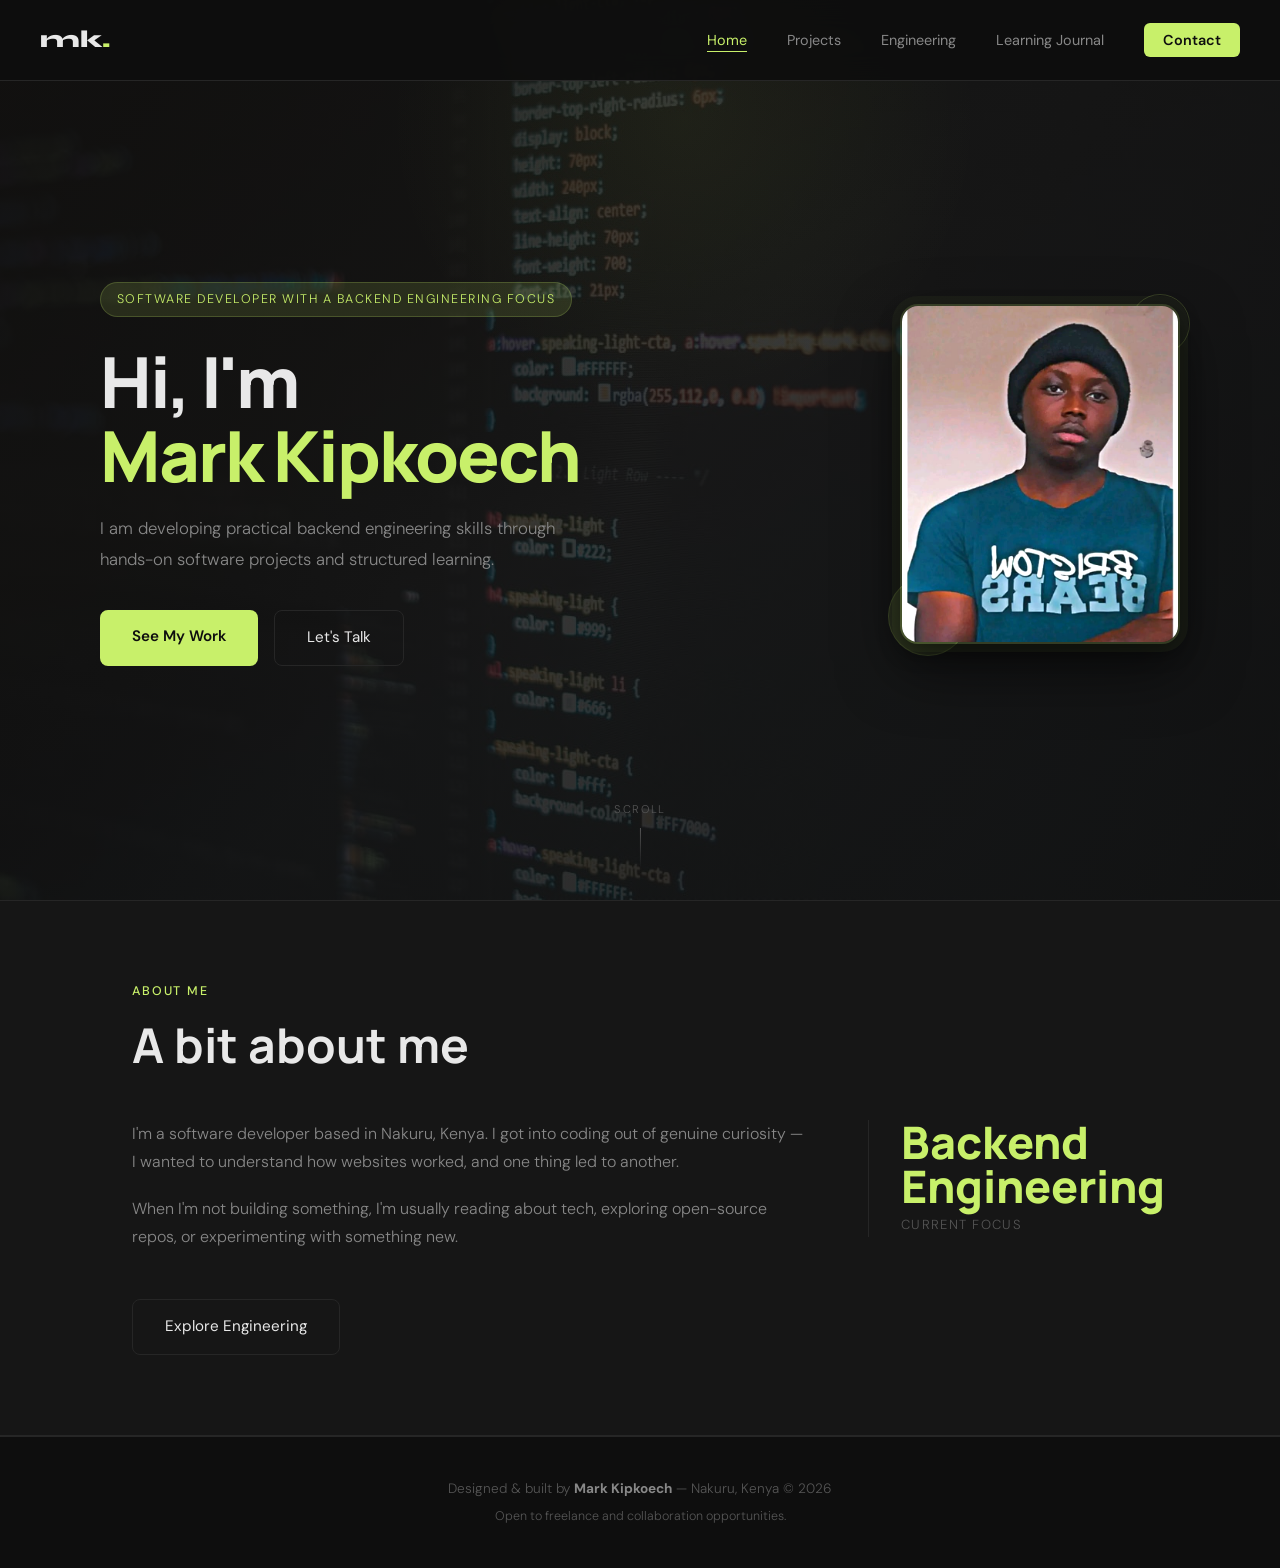
==== commit e82154d3: "feat: add portfolio candidate intake pipeline" ====
--- a/index.html
+++ b/index.html
@@ -7,7 +7,7 @@
   <title>Mark Kipkoech | Software Developer</title>
   <link rel="stylesheet" href="style.css" />
   <link rel="stylesheet" href="https://cdnjs.cloudflare.com/ajax/libs/font-awesome/6.4.0/css/all.min.css" />
-  <link href="https://fonts.googleapis.com/css2?family=Syne:wght@400;600;700;800&family=DM+Sans:ital,wght@0,300;0,400;0,500;1,300&display=swap" rel="stylesheet" />
+  <link href="https://fonts.googleapis.com/css2?family=DM+Sans:ital,wght@0,300;0,400;0,500;1,300&family=Manrope:wght@400;600;700;800&family=Syne:wght@400;600;700;800&display=swap" rel="stylesheet" />
 </head>
 <body class="home-page">
 
--- a/style.css
+++ b/style.css
@@ -20,7 +20,8 @@
   --text-dim: #555;
   --border: #262626;
   --radius: 12px;
-  --font-display: 'Syne', sans-serif;
+  --font-display: 'Manrope', sans-serif;
+  --font-wordmark: 'Syne', sans-serif;
   --font-body: 'DM Sans', sans-serif;
   --transition: 0.25s ease;
   --max-w: 1080px;
@@ -105,7 +106,7 @@
 }
 
 .logo {
-  font-family: var(--font-display);
+  font-family: var(--font-wordmark);
   font-size: 1.5rem;
   font-weight: 800;
   color: var(--text);
